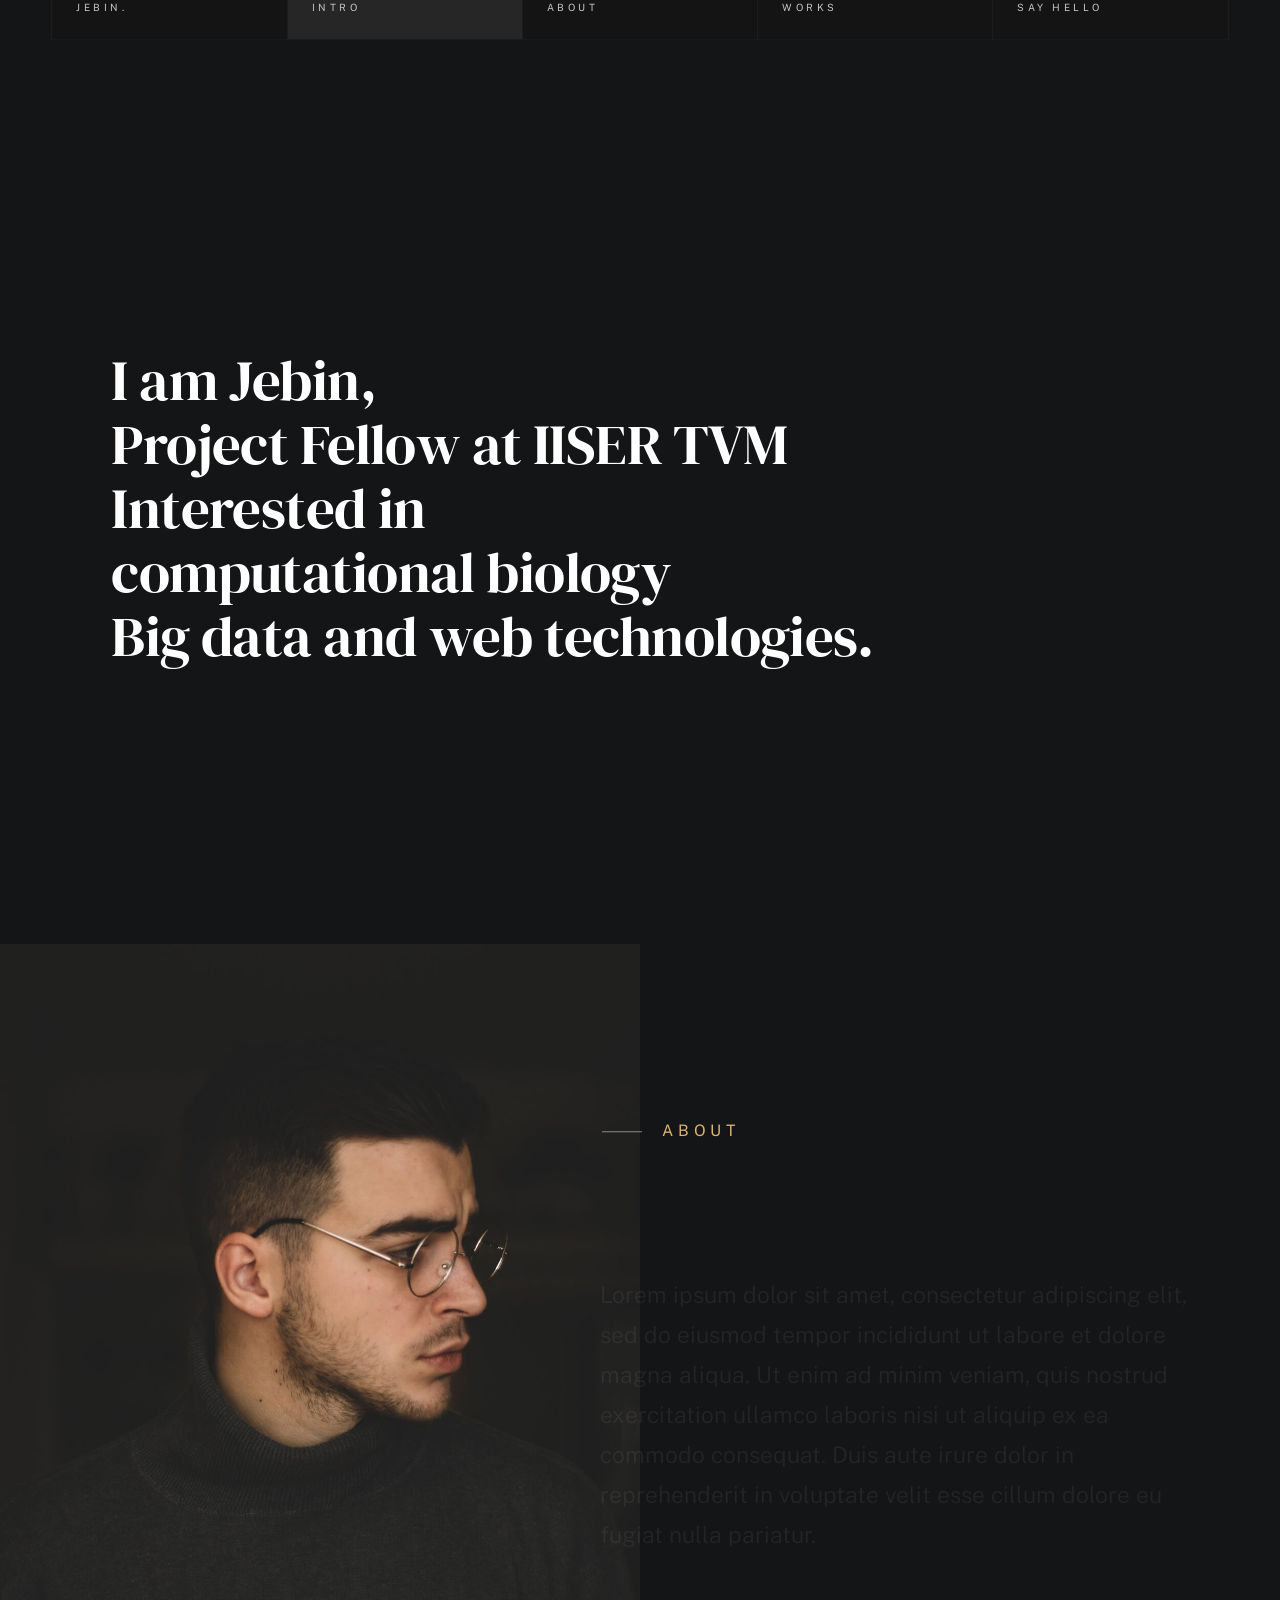
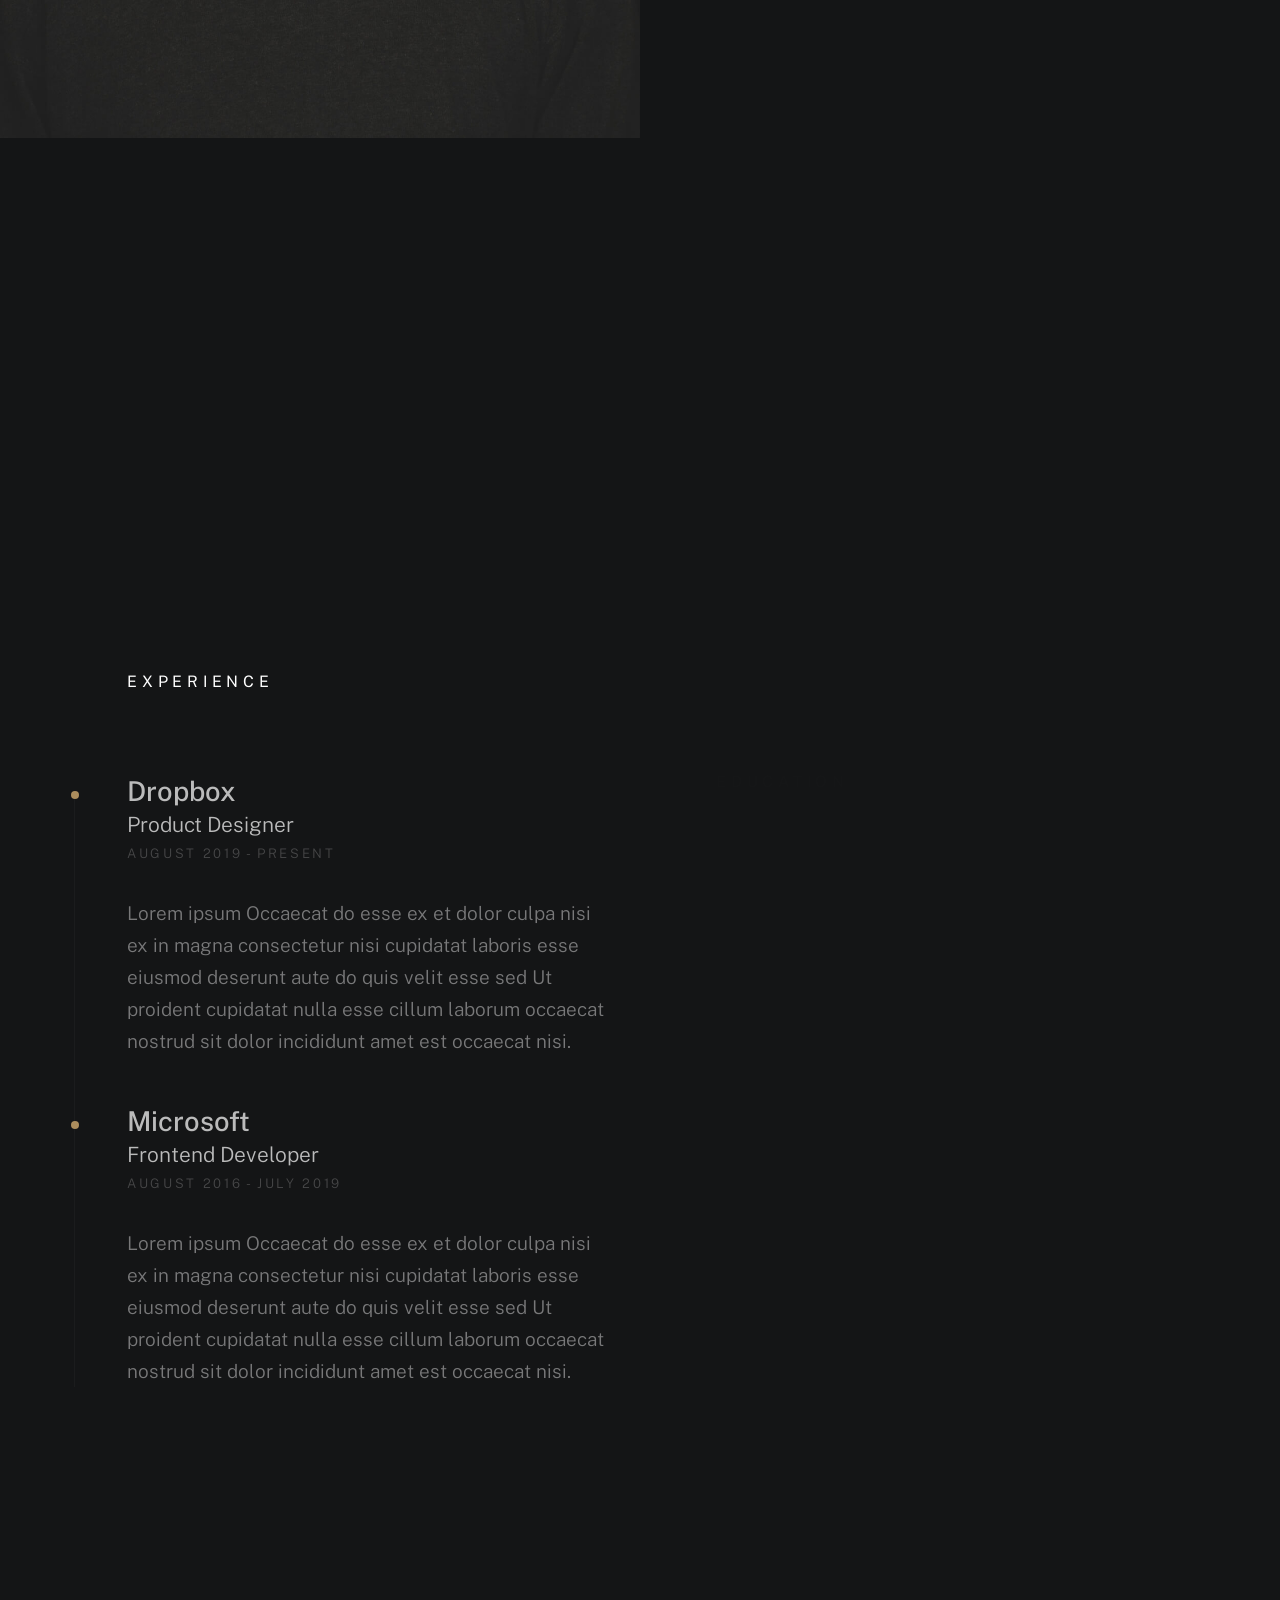
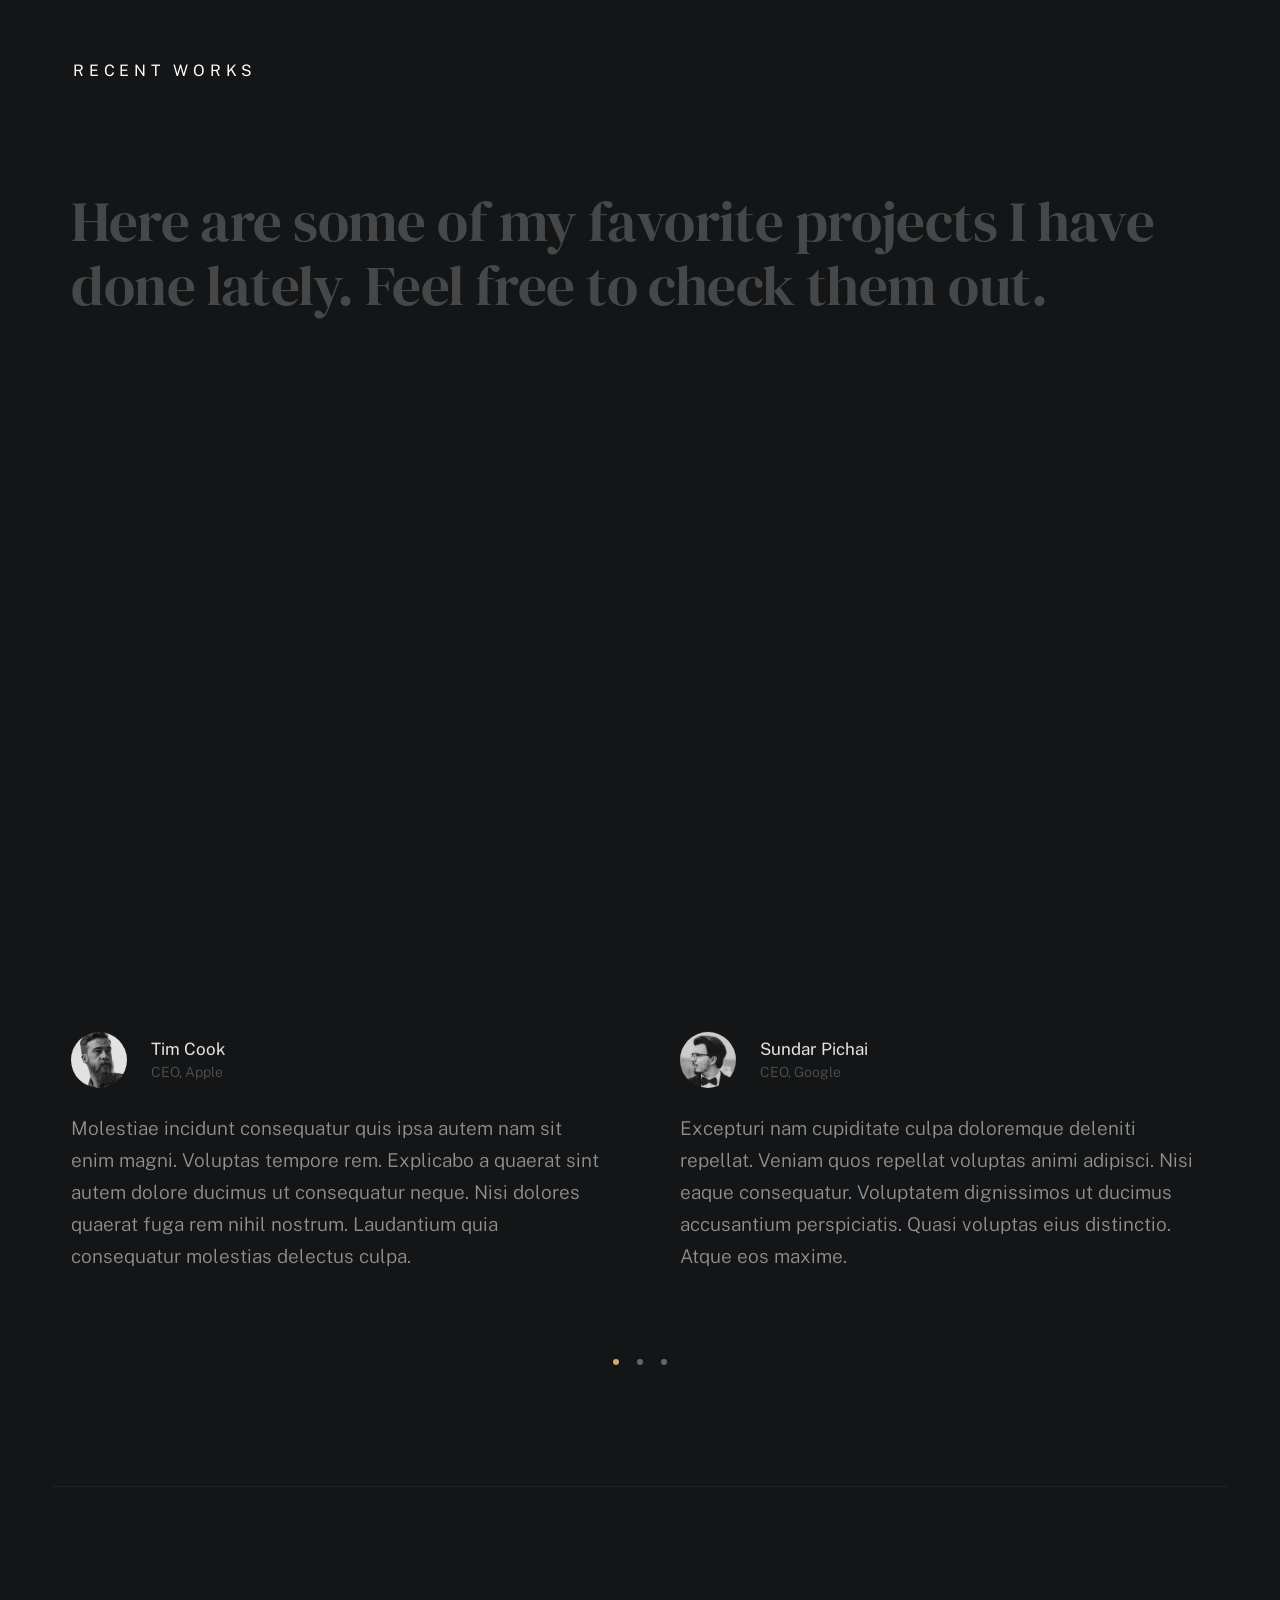
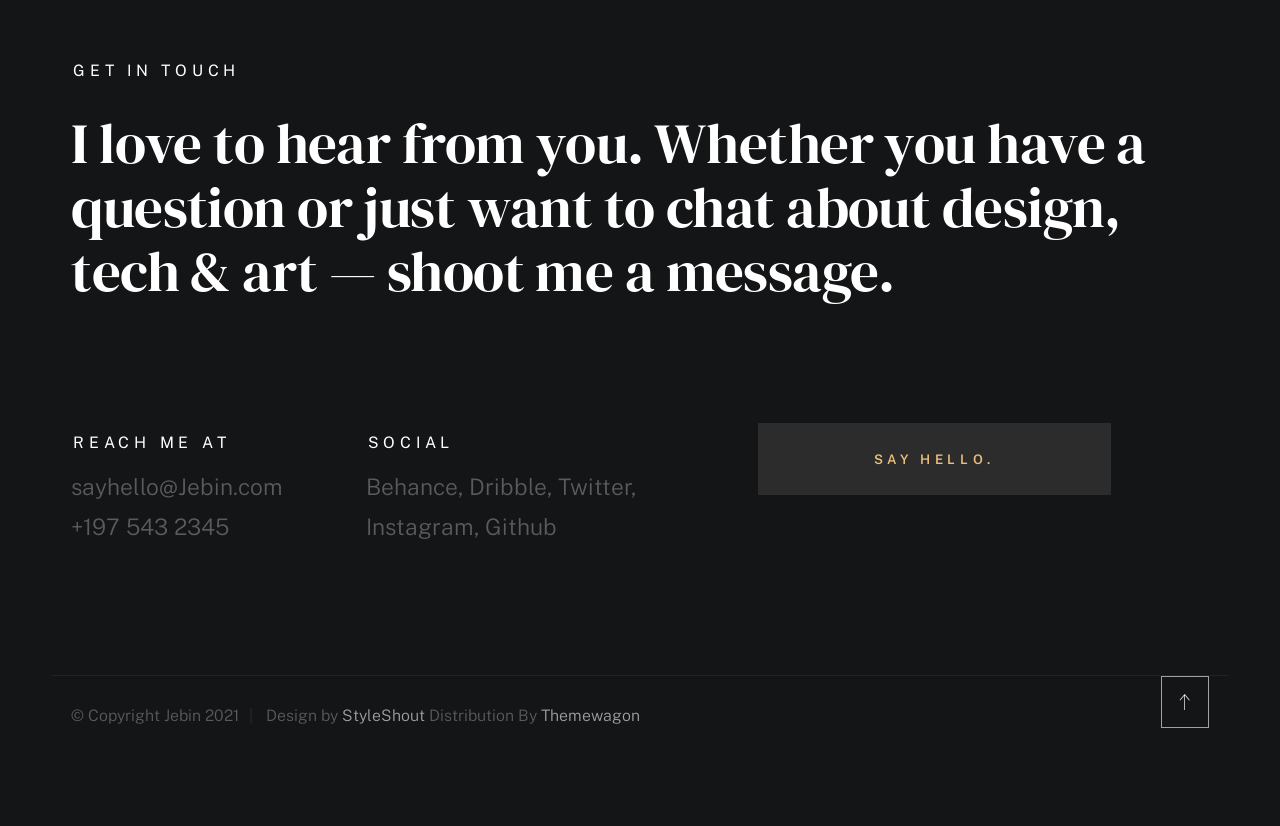
==== index.html @ 52f13c19 "change workplace" ====
<!DOCTYPE html>
<html class="no-js ss-preload" lang="en">
<head>

    <!--- basic page needs
    ================================================== -->
    <meta charset="utf-8">
    <title>Jebin</title>
    <meta name="description" content="">
    <meta name="author" content="">

    <!-- mobile specific metas
    ================================================== -->
    <meta name="viewport" content="width=device-width, initial-scale=1">

    <!-- CSS
    ================================================== -->
    <link rel="stylesheet" href="css/vendor.css">
    <link rel="stylesheet" href="css/styles.css">

    <!-- favicons
    ================================================== -->
    <link rel="apple-touch-icon" sizes="180x180" href="apple-touch-icon.png">
    <link rel="icon" type="image/png" sizes="32x32" href="favicon-32x32.png">
    <link rel="icon" type="image/png" sizes="16x16" href="favicon-16x16.png">
    <link rel="manifest" href="site.webmanifest">

</head>

<body id="top">


    <!-- # preloader
    ================================================== -->
    <div id="preloader">
        <div id="loader">
        </div>
    </div>


    <!-- # page wrap
    ================================================== -->
    <div class="s-pagewrap">

        <div class="circles">
            <span></span>
            <span></span>
            <span></span>
            <span></span>
            <span></span>
        </div>


        <!-- ## site header 
        ================================================== -->
        <header class="s-header">

            <div class="header-mobile">
                <span class="mobile-home-link"><a href="index.html">Jebin Babu.</a></span>
                <a class="mobile-menu-toggle" href="#0"><span>Menu</span></a>
            </div>

            <div class="row wide main-nav-wrap">
                <nav class="column lg-12 main-nav">
                    <ul>
                        <li><a href="index.html" class="home-link">Jebin.</a></li>
                        <li class="current"><a href="#intro" class="smoothscroll">Intro</a></li>
                        <li><a href="#about" class="smoothscroll">About</a></li>
                        <li><a href="#works" class="smoothscroll">Works</a></li>
                        <li><a href="#contact" class="smoothscroll">Say Hello</a></li>
                    </ul>
                </nav>
            </div>

        </header> <!-- end s-header -->


        <!-- ## main content
        ==================================================- -->
        <main class="s-content">


            <!-- ### intro
            ================================================== -->
            <section id="intro" class="s-intro target-section">

                <div class="row intro-content wide">

                    <div class="column">
                        <div class="text-pretitle with-line">
                            Hello World
                        </div>

                        <h1 class="text-medium-title">
                            I am Jebin, <br>
                            Project Fellow at IISER TVM <br>
                            Interested in <br> 
                            computational biology <br>
                            Big data and web technologies.
                        </h1>
                    </div>

                    <ul class="intro-social">
                        <li><a href="#0">ORCID</a></li>
                        <li><a href="#0">LinkedIn</a></li>
                        <li><a href="#0">Instagram</a></li>
                    </ul>

                </div> <!-- end intro content -->

                <a href="#about" class="intro-scrolldown smoothscroll">
                    <svg width="24" height="24" viewBox="0 0 24 24" xmlns="http://www.w3.org/2000/svg" fill-rule="evenodd" clip-rule="evenodd"><path d="M11 21.883l-6.235-7.527-.765.644 7.521 9 7.479-9-.764-.645-6.236 7.529v-21.884h-1v21.883z"/></svg>
                </a>

            </section> <!-- end s-intro -->


            <!-- ### about
            ================================================== -->
            <section id="about" class="s-about target-section">


                <div class="row about-info wide" data-animate-block>

                    <div class="column lg-6 md-12 about-info__pic-block">
                        <img src="images/about-photo.jpg" 
                             srcset="images/about-photo.jpg 1x, images/about-photo@2x.jpg 2x" alt="" class="about-info__pic" data-animate-el>
                    </div>

                    <div class="column lg-6 md-12">
                        <div class="about-info__text" >

                            <h2 class="text-pretitle with-line" data-animate-el>
                                About
                            </h2>
                            <p class="attention-getter" data-animate-el>
                                Lorem ipsum dolor sit amet, consectetur adipiscing elit, sed do eiusmod 
                                tempor incididunt ut labore et dolore magna aliqua. Ut enim ad minim 
                                veniam, quis nostrud exercitation ullamco laboris nisi ut aliquip ex 
                                ea commodo consequat. Duis aute irure dolor in reprehenderit in voluptate 
                                velit esse cillum dolore eu fugiat nulla pariatur.
                            </p>
                            <a href="#0" class="btn btn--medium u-fullwidth" data-animate-el>Download CV</a>

                        </div>
                    </div>
                </div> <!-- about-info -->


                <div class="row about-expertise" data-animate-block>
                    <div class="column lg-12">

                        <h2 class="text-pretitle" data-animate-el>Expertise</h2>

                        <ul class="skills-list h1" data-animate-el>
                            <li>Visual Design</li>
                            <li>Branding Identity</li>
                            <li>UI Design</li>
                            <li>Product Design</li>
                            <li>Prototyping</li>
                            <li>Illustration</li>
                        </ul>

                    </div>
                </div> <!-- end about-expertise -->


                <div class="row about-timelines" data-animate-block>

                    <div class="column lg-6 tab-12">

                        <h2 class="text-pretitle" data-animate-el>
                            Experience
                        </h2>

                        <div class="timeline" data-animate-el>

                            <div class="timeline__block">
                                <div class="timeline__bullet"></div>
                                <div class="timeline__header">
                                    <h4 class="timeline__title">Dropbox</h3>
                                    <h5 class="timeline__meta">Product Designer</h5>
                                    <p class="timeline__timeframe">August 2019 - Present</p>
                                </div>
                                <div class="timeline__desc">
                                    <p>Lorem ipsum Occaecat do esse ex et dolor culpa nisi ex in magna consectetur nisi cupidatat laboris esse eiusmod deserunt aute do quis velit esse sed Ut proident cupidatat nulla esse cillum laborum occaecat nostrud sit dolor incididunt amet est occaecat nisi.</p>
                                </div>
                            </div>
    
                            <div class="timeline__block">
                                <div class="timeline__bullet"></div>
                                <div class="timeline__header">
                                    <h4 class="timeline__title">Microsoft</h4>
                                    <h5 class="timeline__meta">Frontend Developer</h5>
                                    <p class="timeline__timeframe">August 2016 - July 2019</p>
                                </div>
                                <div class="timeline__desc">
                                    <p>Lorem ipsum Occaecat do esse ex et dolor culpa nisi ex in magna consectetur nisi cupidatat laboris esse eiusmod deserunt aute do quis velit esse sed Ut proident cupidatat nulla esse cillum laborum occaecat nostrud sit dolor incididunt amet est occaecat nisi.</p>
                                </div>
                            </div>
    
                        </div> <!-- end timeline -->

                    </div> <!-- end column -->

                    <div class="column lg-6 tab-12">

                        <h2 class="text-pretitle" data-animate-el>
                            Education
                        </h2>

                        <div class="timeline" data-animate-el>

                            <div class="timeline__block">
                                <div class="timeline__bullet"></div>
                                <div class="timeline__header">
                                    <h4 class="timeline__title">University of Life</h3>
                                    <h5 class="timeline__meta">Master in Graphic Design</h5>
                                    <p class="timeline__timeframe">April 2015</p>
                                </div>
                                <div class="timeline__desc">
                                    <p>Lorem ipsum Occaecat do esse ex et dolor culpa nisi ex in magna consectetur nisi cupidatat laboris esse eiusmod deserunt aute do quis velit esse sed Ut proident cupidatat nulla esse cillum laborum occaecat nostrud sit dolor incididunt amet est occaecat nisi.</p>
                                </div>
                            </div>
    
                            <div class="timeline__block">
                                <div class="timeline__bullet"></div>
                                <div class="timeline__header">
                                    <h4 class="timeline__title">School of Cool Designers</h4>
                                    <h5 class="timeline__meta">B.A. Degree in Graphic Design</h5>
                                    <p class="timeline__timeframe">August 2012</p>
                                </div>
                                <div class="timeline__desc">
                                    <p>Lorem ipsum Occaecat do esse ex et dolor culpa nisi ex in magna consectetur nisi cupidatat laboris esse eiusmod deserunt aute do quis velit esse sed Ut proident cupidatat nulla esse cillum laborum occaecat nostrud sit dolor incididunt amet est occaecat nisi.</p>
                                </div>
                            </div>
    
                        </div> <!-- end timeline -->
                        
                    </div> <!-- end column -->


                </div> <!-- end about-timelines -->

            </section> <!-- end s-about -->


            <!-- ### works
            ================================================== -->
            <section id="works" class="s-works target-section">


                <div class="row works-portfolio">

                    <div class="column lg-12" data-animate-block>

                        <h2 class="text-pretitle" data-animate-el>
                            Recent Works
                        </h2>
                        <p class="h1" data-animate-el>
                            Here are some of my favorite projects I have done lately. Feel free to check them out.
                        </p>
    
                        <ul class="folio-list row block-lg-one-half block-stack-on-1000">

                            <li class="folio-list__item column" data-animate-el>
                                <a class="folio-list__item-link" href="#modal-01">
                                    <div class="folio-list__item-pic">
                                        <img src="images/portfolio/fuji.jpg"
                                             srcset="images/portfolio/fuji.jpg 1x, images/portfolio/fuji@2x.jpg 2x"  alt="">
                                    </div>
                                    
                                    <div class="folio-list__item-text">
                                        <div class="folio-list__item-cat">
                                            Website
                                        </div>
                                        <div class="folio-list__item-title">
                                            Retro Camera.
                                        </div>
                                    </div>
                                </a>
                                <a class="folio-list__proj-link" href="#" title="project link">
                                    <svg width="15" height="15" viewBox="0 0 15 15" fill="none" xmlns="http://www.w3.org/2000/svg"><path d="M8.14645 3.14645C8.34171 2.95118 8.65829 2.95118 8.85355 3.14645L12.8536 7.14645C13.0488 7.34171 13.0488 7.65829 12.8536 7.85355L8.85355 11.8536C8.65829 12.0488 8.34171 12.0488 8.14645 11.8536C7.95118 11.6583 7.95118 11.3417 8.14645 11.1464L11.2929 8H2.5C2.22386 8 2 7.77614 2 7.5C2 7.22386 2.22386 7 2.5 7H11.2929L8.14645 3.85355C7.95118 3.65829 7.95118 3.34171 8.14645 3.14645Z" fill="currentColor" fill-rule="evenodd" clip-rule="evenodd"></path></svg>
                                </a>
                            </li> <!--end folio-list__item -->

                            <li class="folio-list__item column" data-animate-el>
                                <a class="folio-list__item-link" href="#modal-02">
                                    <div class="folio-list__item-pic">
                                        <img src="images/portfolio/lamp.jpg" 
                                             srcset="images/portfolio/lamp.jpg 1x, images/portfolio/lamp@2x.jpg 2x" alt="">
                                    </div>
                                    
                                    <div class="folio-list__item-text">
                                        <div class="folio-list__item-cat">
                                            Product Design
                                        </div>
                                        <div class="folio-list__item-title">
                                            The White Lamp.
                                        </div>
                                    </div>
                                </a>
                                <a class="folio-list__proj-link" href="#" title="project link">
                                    <svg width="15" height="15" viewBox="0 0 15 15" fill="none" xmlns="http://www.w3.org/2000/svg"><path d="M8.14645 3.14645C8.34171 2.95118 8.65829 2.95118 8.85355 3.14645L12.8536 7.14645C13.0488 7.34171 13.0488 7.65829 12.8536 7.85355L8.85355 11.8536C8.65829 12.0488 8.34171 12.0488 8.14645 11.8536C7.95118 11.6583 7.95118 11.3417 8.14645 11.1464L11.2929 8H2.5C2.22386 8 2 7.77614 2 7.5C2 7.22386 2.22386 7 2.5 7H11.2929L8.14645 3.85355C7.95118 3.65829 7.95118 3.34171 8.14645 3.14645Z" fill="currentColor" fill-rule="evenodd" clip-rule="evenodd"></path></svg>
                                </a>
                            </li> <!--end folio-list__item -->

                            <li class="folio-list__item column" data-animate-el>
                                <a class="folio-list__item-link" href="#modal-03">
                                    <div class="folio-list__item-pic">
                                        <img src="images/portfolio/rucksack.jpg" 
                                             srcset="images/portfolio/rucksack.jpg 1x, images/portfolio/rucksack@2x.jpg 2x" alt="">
                                    </div>
                                    
                                    <div class="folio-list__item-text">
                                        <div class="folio-list__item-cat">
                                            Branding
                                        </div>
                                        <div class="folio-list__item-title">
                                            Rucksuck.
                                        </div>
                                    </div>
                                </a>
                                <a class="folio-list__proj-link" href="#" title="project link">
                                    <svg width="15" height="15" viewBox="0 0 15 15" fill="none" xmlns="http://www.w3.org/2000/svg"><path d="M8.14645 3.14645C8.34171 2.95118 8.65829 2.95118 8.85355 3.14645L12.8536 7.14645C13.0488 7.34171 13.0488 7.65829 12.8536 7.85355L8.85355 11.8536C8.65829 12.0488 8.34171 12.0488 8.14645 11.8536C7.95118 11.6583 7.95118 11.3417 8.14645 11.1464L11.2929 8H2.5C2.22386 8 2 7.77614 2 7.5C2 7.22386 2.22386 7 2.5 7H11.2929L8.14645 3.85355C7.95118 3.65829 7.95118 3.34171 8.14645 3.14645Z" fill="currentColor" fill-rule="evenodd" clip-rule="evenodd"></path></svg>
                                </a>
                            </li> <!--end folio-list__item -->

                            <li class="folio-list__item column" data-animate-el>
                                <a class="folio-list__item-link" href="#modal-04">
                                    <div class="folio-list__item-pic">
                                        <img src="images/portfolio/skaterboy.jpg"
                                             srcset="images/portfolio/skaterboy.jpg 1x, images/portfolio/skaterboy@2x.jpg 2x" alt="">
                                    </div>
                                    
                                    <div class="folio-list__item-text">
                                        <div class="folio-list__item-cat">
                                            Website
                                        </div>
                                        <div class="folio-list__item-title">
                                            Since Day One.
                                        </div>
                                    </div>
                                </a>
                                <a class="folio-list__proj-link" href="#" title="project link">
                                    <svg width="15" height="15" viewBox="0 0 15 15" fill="none" xmlns="http://www.w3.org/2000/svg"><path d="M8.14645 3.14645C8.34171 2.95118 8.65829 2.95118 8.85355 3.14645L12.8536 7.14645C13.0488 7.34171 13.0488 7.65829 12.8536 7.85355L8.85355 11.8536C8.65829 12.0488 8.34171 12.0488 8.14645 11.8536C7.95118 11.6583 7.95118 11.3417 8.14645 11.1464L11.2929 8H2.5C2.22386 8 2 7.77614 2 7.5C2 7.22386 2.22386 7 2.5 7H11.2929L8.14645 3.85355C7.95118 3.65829 7.95118 3.34171 8.14645 3.14645Z" fill="currentColor" fill-rule="evenodd" clip-rule="evenodd"></path></svg>
                                </a>
                            </li> <!--end folio-list__item -->

                            <li class="folio-list__item column" data-animate-el>
                                <a class="folio-list__item-link" href="#modal-05">
                                    <div class="folio-list__item-pic">
                                        <img src="images/portfolio/sanddunes.jpg" 
                                             srcset="images/portfolio/sanddunes.jpg 1x, images/portfolio/sanddunes@2x.jpg 2x" alt="">
                                    </div>
                                    
                                    <div class="folio-list__item-text">
                                        <div class="folio-list__item-cat">
                                            Illustration
                                        </div>
                                        <div class="folio-list__item-title">
                                            Sand Dunes.
                                        </div>
                                    </div>
                                </a>
                                <a class="folio-list__proj-link" href="#" title="project link">
                                    <svg width="15" height="15" viewBox="0 0 15 15" fill="none" xmlns="http://www.w3.org/2000/svg"><path d="M8.14645 3.14645C8.34171 2.95118 8.65829 2.95118 8.85355 3.14645L12.8536 7.14645C13.0488 7.34171 13.0488 7.65829 12.8536 7.85355L8.85355 11.8536C8.65829 12.0488 8.34171 12.0488 8.14645 11.8536C7.95118 11.6583 7.95118 11.3417 8.14645 11.1464L11.2929 8H2.5C2.22386 8 2 7.77614 2 7.5C2 7.22386 2.22386 7 2.5 7H11.2929L8.14645 3.85355C7.95118 3.65829 7.95118 3.34171 8.14645 3.14645Z" fill="currentColor" fill-rule="evenodd" clip-rule="evenodd"></path></svg>
                                </a>
                            </li> <!--end folio-list__item -->

                            <li class="folio-list__item column" data-animate-el>
                                <a class="folio-list__item-link" href="#modal-06">
                                    <div class="folio-list__item-pic">
                                        <img src="images/portfolio/minimalismo.jpg" 
                                             srcset="images/portfolio/minimalismo.jpg 1x, images/portfolio/minimalismo@2x.jpg 2x" alt="">
                                    </div>
                                    
                                    <div class="folio-list__item-text">
                                        <div class="folio-list__item-cat">
                                            Branding
                                        </div>
                                        <div class="folio-list__item-title">
                                            Minimalismo.
                                        </div>
                                    </div>
                                </a>
                                <a class="folio-list__proj-link" href="#" title="project link">
                                    <svg width="15" height="15" viewBox="0 0 15 15" fill="none" xmlns="http://www.w3.org/2000/svg"><path d="M8.14645 3.14645C8.34171 2.95118 8.65829 2.95118 8.85355 3.14645L12.8536 7.14645C13.0488 7.34171 13.0488 7.65829 12.8536 7.85355L8.85355 11.8536C8.65829 12.0488 8.34171 12.0488 8.14645 11.8536C7.95118 11.6583 7.95118 11.3417 8.14645 11.1464L11.2929 8H2.5C2.22386 8 2 7.77614 2 7.5C2 7.22386 2.22386 7 2.5 7H11.2929L8.14645 3.85355C7.95118 3.65829 7.95118 3.34171 8.14645 3.14645Z" fill="currentColor" fill-rule="evenodd" clip-rule="evenodd"></path></svg>
                                </a>
                            </li> <!--end folio-list__item -->

                        </ul> <!-- end folio-list -->

                    </div> <!-- end column -->


                    <!-- Modal Templates Popup
                    -------------------------------------------- -->
                    <div id="modal-01" hidden>
                        <div class="modal-popup">
                            <img src="images/portfolio/gallery/g-fuji.jpg" alt="">
                
                            <div class="modal-popup__desc">
                                <h5>Retro Camera</h5>
                                <p>Odio soluta enim quos sit asperiores rerum rerum repudiandae cum. Vel voluptatem alias qui assumenda iure et expedita voluptatem. Ratione officiis quae.</p>
                                <ul class="modal-popup__cat">
                                    <li>Branding</li>
                                    <li>Product Design</li>
                                </ul>
                            </div>
                
                            <a href="https://www.behance.net/" class="modal-popup__details">Project link</a>
                        </div>
                    </div> <!-- end modal -->

                    <div id="modal-02" hidden>
                        <div class="modal-popup">
                            <img src="images/portfolio/gallery/g-lamp.jpg" alt="">
                
                            <div class="modal-popup__desc">
                                <h5>The White Lamp</h5>
                                <p>Proin gravida nibh vel velit auctor aliquet. Aenean sollicitudin, lorem quis bibendum auctor, nisi elit consequat ipsum, nec sagittis sem nibh id elit.</p>
                                <ul class="modal-popup__cat">
                                    <li>Branding</li>
                                </ul>
                            </div>
                
                            <a href="https://www.behance.net/" class="modal-popup__details">Project link</a>
                        </div>
                    </div> <!-- end modal -->

                    <div id="modal-03" hidden>
                        <div class="modal-popup">
                            <img src="images/portfolio/gallery/g-rucksack.jpg" alt="">
                
                            <div class="modal-popup__desc">
                                <h5>Rucksuck</h5>
                                <p>Exercitationem reprehenderit quod explicabo consequatur aliquid ut magni ut. Deleniti quo corrupti illum velit eveniet ratione necessitatibus ipsam mollitia.</p>
                                <ul class="modal-popup__cat">
                                    <li>Product Design</li>
                                </ul>
                            </div>
                
                            <a href="https://www.behance.net/" class="modal-popup__details">Project link</a>
                        </div>
                    </div> <!-- end modal -->

                    <div id="modal-04" hidden>
                        <div class="modal-popup">
                            <img src="images/portfolio/gallery/g-skaterboy.jpg" alt="">
                
                            <div class="modal-popup__desc">
                                <h5>Since Day One</h5>
                                <p>Dolores velit qui quos nobis. Aliquam delectus voluptas quos possimus non voluptatem voluptas voluptas. Est doloribus eligendi porro doloribus voluptatum.</p>
                                <ul class="modal-popup__cat">
                                    <li>Website</li>
                                </ul>
                            </div>
                
                            <a href="https://www.behance.net/" class="modal-popup__details">Project link</a>
                        </div>
                    </div> <!-- end modal -->

                    <div id="modal-05" hidden>
                        <div class="modal-popup">

                            <img src="images/portfolio/gallery/g-sanddunes.jpg" alt="">
                
                            <div class="modal-popup__desc">
                                <h5>Sand Dunes</h5>
                                <p>Proin gravida nibh vel velit auctor aliquet. Aenean sollicitudin, lorem quis bibendum auctor, nisi elit consequat ipsum, nec sagittis sem nibh id elit.</p>
                                <ul class="modal-popup__cat">
                                    <li>Illustration</li>
                                </ul>
                            </div>
                
                            <a href="https://www.behance.net/" class="modal-popup__details">Project link</a>
                        </div>
                    </div> <!-- end modal -->

                    <div id="modal-06" hidden>
                        <div class="modal-popup">
                            <img src="images/portfolio/gallery/g-minimalismo.jpg" alt="">
                
                            <div class="modal-popup__desc">
                                <h5>Minimalismo</h5>
                                <p>Quisquam vel libero consequuntur autem voluptas. Qui aut vero. Omnis fugit mollitia cupiditate voluptas. Aenean sollicitudin, lorem quis bibendum auctor.</p>
                                <ul class="modal-popup__cat">
                                    <li>Branding</li>
                                    <li>Product Design</li>
                                </ul>
                            </div>
                
                            <a href="https://www.behance.net/" class="modal-popup__details">Project link</a>
                        </div>
                    </div> <!-- end modal -->

                </div> <!-- end works-portfolio -->


                <div class="row testimonials">
                    <div class="column lg-12" data-animate-block>
        
                        <div class="swiper-container testimonial-slider" data-animate-el>
        
                            <div class="swiper-wrapper">

                                <div class="testimonial-slider__slide swiper-slide">
                                    <div class="testimonial-slider__author">
                                        <img src="images/avatars/user-02.jpg" alt="Author image" class="testimonial-slider__avatar">
                                        <cite class="testimonial-slider__cite">
                                            <strong>Tim Cook</strong>
                                            <span>CEO, Apple</span>
                                        </cite>
                                    </div>
                                    <p>
                                    Molestiae incidunt consequatur quis ipsa autem nam sit enim magni. Voluptas tempore rem. 
                                    Explicabo a quaerat sint autem dolore ducimus ut consequatur neque.  Nisi dolores quaerat fuga rem nihil nostrum.
                                    Laudantium quia consequatur molestias delectus culpa.
                                    </p>
                                </div> <!-- end testimonial-slider__slide -->
                
                                <div class="testimonial-slider__slide swiper-slide">
                                    <div class="testimonial-slider__author">
                                        <img src="images/avatars/user-03.jpg" alt="Author image" class="testimonial-slider__avatar">
                                        <cite class="testimonial-slider__cite">
                                            <strong>Sundar Pichai</strong>
                                            <span>CEO, Google</span>
                                        </cite>
                                    </div>
                                    <p>
                                    Excepturi nam cupiditate culpa doloremque deleniti repellat. Veniam quos repellat voluptas animi adipisci.
                                    Nisi eaque consequatur. Voluptatem dignissimos ut ducimus accusantium perspiciatis.
                                    Quasi voluptas eius distinctio. Atque eos maxime.
                                    </p>
                                </div> <!-- end testimonial-slider__slide -->
                
                                <div class="testimonial-slider__slide swiper-slide">
                                    <div class="testimonial-slider__author">
                                        <img src="images/avatars/user-01.jpg" alt="Author image" class="testimonial-slider__avatar">
                                        <cite class="testimonial-slider__cite">
                                            <strong>Satya Nadella</strong>
                                            <span>CEO, Microsoft</span>
                                        </cite>
                                    </div>
                                    <p>
                                    Repellat dignissimos libero. Qui sed at corrupti expedita voluptas odit. Nihil ea quia nesciunt. Ducimus aut sed ipsam.  
                                    Autem eaque officia cum exercitationem sunt voluptatum accusamus. Quasi voluptas eius distinctio.
                                    Voluptatem dignissimos ut.
                                    </p>
                                </div> <!-- end testimonial-slider__slide -->
        
                                <div class="testimonial-slider__slide swiper-slide">
                                    <div class="testimonial-slider__author">
                                        <img src="images/avatars/user-06.jpg" alt="Author image" class="testimonial-slider__avatar">
                                        <cite class="testimonial-slider__cite">
                                            <strong>Jeff Bezos</strong>
                                            <span>CEO, Amazon</span>
                                        </cite>
                                    </div>
                                    <p>
                                    Nunc interdum lacus sit amet orci. Vestibulum dapibus nunc ac augue. Fusce vel dui. In ac felis 
                                    quis tortor malesuada pretium. Curabitur vestibulum aliquam leo. Qui sed at corrupti expedita voluptas odit. 
                                    Nihil ea quia nesciunt. Ducimus aut sed ipsam.
                                    </p>
                                </div> <!-- end testimonial-slider__slide -->
            
                            </div> <!-- end swiper-wrapper -->
        
                            <div class="swiper-pagination"></div>
        
                        </div> <!-- end swiper-container -->
        
                    </div> <!-- end column -->
                </div> <!-- end row testimonials -->

            </section> <!-- end s-works -->


            <!-- ### contact
            ================================================== -->
            <section id="contact" class="s-contact target-section">

                <div class="row contact-top">
                    <div class="column lg-12">
                        <h2 class="text-pretitle">
                            Get In Touch
                        </h2>

                        <p class="h1">
                            I love to hear from you.
                            Whether you have a question or just 
                            want to chat about design, tech & art — shoot me a message.
                        </p>
                    </div>
                </div> <!-- end contact-top -->

                <div class="row contact-bottom">
                    <div class="column lg-3 md-5 tab-6 stack-on-550 contact-block">
                        <h3 class="text-pretitle">Reach me at</h3>
                        <p class="contact-links">
                            <a href="mailto:sayhello@Jebin.com" class="mailtoui">sayhello@Jebin.com</a> <br>
                            <a href="tel:+1975432345">+197 543 2345</a>
                        </p>
                    </div>
                    <div class="column lg-4 md-5 tab-6 stack-on-550 contact-block">
                        <h3 class="text-pretitle">Social</h3>
                        <ul class="contact-social">
                            <li><a href="#0">Behance</a></li>
                            <li><a href="#0">Dribble</a></li>
                            <li><a href="#0">Twitter</a></li>
                            <li><a href="#0">Instagram</a></li>
                            <li><a href="#0">Github</a></li>
                        </ul>
                    </div>
                    <div class="column lg-4 md-12 contact-block">
                        <a href="mailto:sayhello@Jebin.com" class="mailtoui btn btn--medium u-fullwidth contact-btn">Say Hello.</a>
                    </div>
                </div> <!-- end contact-bottom -->

            </section> <!-- end contact -->

        </main> <!-- end s-content -->


        <!-- ## footer
        ================================================== -->
        <footer class="s-footer">

            <div class="row">
                <div class="column ss-copyright">
                    <span>© Copyright Jebin 2021</span> 
                    <span>Design by <a href="https://www.styleshout.com/">StyleShout</a> Distribution By <a href="https://themewagon.com">Themewagon</a></span>
                </div>

                <div class="ss-go-top">
                    <a class="smoothscroll" title="Back to Top" href="#top">
                        <svg xmlns="http://www.w3.org/2000/svg" viewBox="0 0 24 24" fill-rule="evenodd" clip-rule="evenodd"><path d="M11 2.206l-6.235 7.528-.765-.645 7.521-9 7.479 9-.764.646-6.236-7.53v21.884h-1v-21.883z"/></svg>
                    </a>
                </div>
            </div>

        </footer> <!-- end s-footer -->

    </div> <!-- end -s-pagewrap -->


    <!-- Java Script
    ================================================== -->
    <script src="js/plugins.js"></script>
    <script src="js/main.js"></script>

</body>
</html>
---- css/vendor.css ----
/* ===================================================================
 * Theme Third-party Stylesheets
 * Template Ver. 1.0.0
 * 02-16-2021
 * -------------------------------------------------------------------
 *
 * TOC:
 * 
 * # PrismJS 1.20.0
 * # Swiper 6.4.5
 * # Basiclightbox
 * 
 * ------------------------------------------------------------------- */



/* ===================================================================
 * # PrismJS 1.20.0
 *   https://prismjs.com/download.html#themes=prism-tomorrow&languages=markup+css+clike+javascript+markup-templating+php
 *   
 *   prism.js tomorrow night eighties for JavaScript, CoffeeScript, CSS and HTML
 *   Based on https://github.com/chriskempson/tomorrow-theme
 *   @author Rose Pritchard
 * ------------------------------------------------------------------- */

code[class*="language-"],
pre[class*="language-"] {
    color           : #ccc;
    background      : none;
    font-family     : var(--font-mono);
    font-size       : calc(var(--text-size) * 0.9444);
    text-align      : left;
    white-space     : pre;
    word-spacing    : normal;
    word-break      : normal;
    word-wrap       : normal;
    line-height     : var(--vspace-1);
    -moz-tab-size   : 4;
    -o-tab-size     : 4;
    tab-size        : 4;
    -webkit-hyphens : none;
    -moz-hyphens    : none;
    -ms-hyphens     : none;
    hyphens         : none;
}

/* Code blocks */

pre[class*="language-"] {
    padding  : var(--vspace-0_5) 0 var(--vspace-1);
    margin   : 0;
    overflow : auto;
}

:not(pre)>code[class*="language-"],
pre[class*="language-"] {
    background : #2d2d2d;
}

/* Inline code */

:not(pre)>code[class*="language-"] {
    padding     : .1em;
    white-space : normal;
}

.token.comment,
.token.block-comment,
.token.prolog,
.token.doctype,
.token.cdata {
    color : #999;
}

.token.punctuation {
    color : #ccc;
}

.token.tag,
.token.attr-name,
.token.namespace,
.token.deleted {
    color : #e2777a;
}

.token.function-name {
    color : #6196cc;
}

.token.boolean,
.token.number,
.token.function {
    color : #f08d49;
}

.token.property,
.token.class-name,
.token.constant,
.token.symbol {
    color : #f8c555;
}

.token.selector,
.token.important,
.token.atrule,
.token.keyword,
.token.builtin {
    color : #cc99cd;
}

.token.string,
.token.char,
.token.attr-value,
.token.regex,
.token.variable {
    color : #7ec699;
}

.token.operator,
.token.entity,
.token.url {
    color : #67cdcc;
}

.token.important,
.token.bold {
    font-weight : bold;
}

.token.italic {
    font-style : italic;
}

.token.entity {
    cursor : help;
}

.token.inserted {
    color : green;
}



/* ===================================================================
 * # Swiper 6.4.5
 *   Most modern mobile touch slider and framework with hardware accelerated transitions
 *   https://swiperjs.com
 *
 *   Copyright 2014-2020 Vladimir Kharlampidi
 *
 *   Released under the MIT License
 *
 *   Released on: December 18, 2020
 * ------------------------------------------------------------------- */

@font-face {
    font-family : "swiper-icons";
    src         : url("data:application/font-woff;charset=utf-8;base64, [base64]//wADZ2x5ZgAAAywAAADMAAAD2MHtryVoZWFkAAABbAAAADAAAAA2E2+eoWhoZWEAAAGcAAAAHwAAACQC9gDzaG10eAAAAigAAAAZAAAArgJkABFsb2NhAAAC0AAAAFoAAABaFQAUGG1heHAAAAG8AAAAHwAAACAAcABAbmFtZQAAA/gAAAE5AAACXvFdBwlwb3N0AAAFNAAAAGIAAACE5s74hXjaY2BkYGAAYpf5Hu/j+W2+MnAzMYDAzaX6QjD6/4//Bxj5GA8AuRwMYGkAPywL13jaY2BkYGA88P8Agx4j+/8fQDYfA1AEBWgDAIB2BOoAeNpjYGRgYNBh4GdgYgABEMnIABJzYNADCQAACWgAsQB42mNgYfzCOIGBlYGB0YcxjYGBwR1Kf2WQZGhhYGBiYGVmgAFGBiQQkOaawtDAoMBQxXjg/wEGPcYDDA4wNUA2CCgwsAAAO4EL6gAAeNpj2M0gyAACqxgGNWBkZ2D4/wMA+xkDdgAAAHjaY2BgYGaAYBkGRgYQiAHyGMF8FgYHIM3DwMHABGQrMOgyWDLEM1T9/w8UBfEMgLzE////P/5//f/V/xv+r4eaAAeMbAxwIUYmIMHEgKYAYjUcsDAwsLKxc3BycfPw8jEQA/[base64]/uznmfPFBNODM2K7MTQ45YEAZqGP81AmGGcF3iPqOop0r1SPTaTbVkfUe4HXj97wYE+yNwWYxwWu4v1ugWHgo3S1XdZEVqWM7ET0cfnLGxWfkgR42o2PvWrDMBSFj/IHLaF0zKjRgdiVMwScNRAoWUoH78Y2icB/yIY09An6AH2Bdu/UB+yxopYshQiEvnvu0dURgDt8QeC8PDw7Fpji3fEA4z/PEJ6YOB5hKh4dj3EvXhxPqH/SKUY3rJ7srZ4FZnh1PMAtPhwP6fl2PMJMPDgeQ4rY8YT6Gzao0eAEA409DuggmTnFnOcSCiEiLMgxCiTI6Cq5DZUd3Qmp10vO0LaLTd2cjN4fOumlc7lUYbSQcZFkutRG7g6JKZKy0RmdLY680CDnEJ+UMkpFFe1RN7nxdVpXrC4aTtnaurOnYercZg2YVmLN/d/gczfEimrE/fs/bOuq29Zmn8tloORaXgZgGa78yO9/cnXm2BpaGvq25Dv9S4E9+5SIc9PqupJKhYFSSl47+Qcr1mYNAAAAeNptw0cKwkAAAMDZJA8Q7OUJvkLsPfZ6zFVERPy8qHh2YER+3i/BP83vIBLLySsoKimrqKqpa2hp6+jq6RsYGhmbmJqZSy0sraxtbO3sHRydnEMU4uR6yx7JJXveP7WrDycAAAAAAAH//wACeNpjYGRgYOABYhkgZgJCZgZNBkYGLQZtIJsFLMYAAAw3ALgAeNolizEKgDAQBCchRbC2sFER0YD6qVQiBCv/H9ezGI6Z5XBAw8CBK/m5iQQVauVbXLnOrMZv2oLdKFa8Pjuru2hJzGabmOSLzNMzvutpB3N42mNgZGBg4GKQYzBhYMxJLMlj4GBgAYow/P/PAJJhLM6sSoWKfWCAAwDAjgbRAAB42mNgYGBkAIIbCZo5IPrmUn0hGA0AO8EFTQAA") format("woff");
    font-weight : 400;
    font-style  : normal;
}

:root {
    --swiper-theme-color : #007aff;
}

.swiper-container {
    margin-left  : auto;
    margin-right : auto;
    position     : relative;
    overflow     : hidden;
    list-style   : none;
    padding      : 0;
    /* Fix of Webkit flickering */
    z-index      : 1;
}

.swiper-container-vertical>.swiper-wrapper {
    flex-direction : column;
}

.swiper-wrapper {
    position            : relative;
    width               : 100%;
    height              : 100%;
    z-index             : 1;
    display             : flex;
    transition-property : transform;
    box-sizing          : content-box;
}

.swiper-container-android .swiper-slide,
.swiper-wrapper {
    transform : translate3d(0px, 0, 0);
}

.swiper-container-multirow>.swiper-wrapper {
    flex-wrap : wrap;
}

.swiper-container-multirow-column>.swiper-wrapper {
    flex-wrap      : wrap;
    flex-direction : column;
}

.swiper-container-free-mode>.swiper-wrapper {
    transition-timing-function : ease-out;
    margin                     : 0 auto;
}

.swiper-slide {
    flex-shrink         : 0;
    width               : 100%;
    height              : 100%;
    position            : relative;
    transition-property : transform;
}

.swiper-slide-invisible-blank {
    visibility : hidden;
}

/* Auto Height */

.swiper-container-autoheight,
.swiper-container-autoheight .swiper-slide {
    height : auto;
}

.swiper-container-autoheight .swiper-wrapper {
    align-items         : flex-start;
    transition-property : transform, height;
}

/* 3D Effects */

.swiper-container-3d {
    perspective : 1200px;
}

.swiper-container-3d .swiper-wrapper,
.swiper-container-3d .swiper-slide,
.swiper-container-3d .swiper-slide-shadow-left,
.swiper-container-3d .swiper-slide-shadow-right,
.swiper-container-3d .swiper-slide-shadow-top,
.swiper-container-3d .swiper-slide-shadow-bottom,
.swiper-container-3d .swiper-cube-shadow {
    transform-style : preserve-3d;
}

.swiper-container-3d .swiper-slide-shadow-left,
.swiper-container-3d .swiper-slide-shadow-right,
.swiper-container-3d .swiper-slide-shadow-top,
.swiper-container-3d .swiper-slide-shadow-bottom {
    position       : absolute;
    left           : 0;
    top            : 0;
    width          : 100%;
    height         : 100%;
    pointer-events : none;
    z-index        : 10;
}

.swiper-container-3d .swiper-slide-shadow-left {
    background-image : linear-gradient(to left, rgba(0, 0, 0, 0.5), rgba(0, 0, 0, 0));
}

.swiper-container-3d .swiper-slide-shadow-right {
    background-image : linear-gradient(to right, rgba(0, 0, 0, 0.5), rgba(0, 0, 0, 0));
}

.swiper-container-3d .swiper-slide-shadow-top {
    background-image : linear-gradient(to top, rgba(0, 0, 0, 0.5), rgba(0, 0, 0, 0));
}

.swiper-container-3d .swiper-slide-shadow-bottom {
    background-image : linear-gradient(to bottom, rgba(0, 0, 0, 0.5), rgba(0, 0, 0, 0));
}

/* CSS Mode */

.swiper-container-css-mode>.swiper-wrapper {
    overflow           : auto;
    scrollbar-width    : none;
    /* For Firefox */
    -ms-overflow-style : none;
    /* For Internet Explorer and Edge */
}

.swiper-container-css-mode>.swiper-wrapper::-webkit-scrollbar {
    display : none;
}

.swiper-container-css-mode>.swiper-wrapper>.swiper-slide {
    scroll-snap-align : start start;
}

.swiper-container-horizontal.swiper-container-css-mode>.swiper-wrapper {
    scroll-snap-type : x mandatory;
}

.swiper-container-vertical.swiper-container-css-mode>.swiper-wrapper {
    scroll-snap-type : y mandatory;
}

:root {
    --swiper-navigation-size   : 44px;
    /*
    --swiper-navigation-color  : var(--swiper-theme-color);
    */
}

.swiper-button-prev,
.swiper-button-next {
    position        : absolute;
    top             : 50%;
    width           : calc(var(--swiper-navigation-size) / 44 * 27);
    height          : var(--swiper-navigation-size);
    margin-top      : calc(-1 * var(--swiper-navigation-size) / 2);
    z-index         : 10;
    cursor          : pointer;
    display         : flex;
    align-items     : center;
    justify-content : center;
    color           : var(--swiper-navigation-color, var(--swiper-theme-color));
}

.swiper-button-prev.swiper-button-disabled,
.swiper-button-next.swiper-button-disabled {
    opacity        : 0.35;
    cursor         : auto;
    pointer-events : none;
}

.swiper-button-prev:after,
.swiper-button-next:after {
    font-family    : swiper-icons;
    font-size      : var(--swiper-navigation-size);
    text-transform : none !important;
    letter-spacing : 0;
    text-transform : none;
    font-variant   : initial;
    line-height    : 1;
}

.swiper-button-prev,
.swiper-container-rtl .swiper-button-next {
    left  : 10px;
    right : auto;
}

.swiper-button-prev:after,
.swiper-container-rtl .swiper-button-next:after {
    content : "prev";
}

.swiper-button-next,
.swiper-container-rtl .swiper-button-prev {
    right : 10px;
    left  : auto;
}

.swiper-button-next:after,
.swiper-container-rtl .swiper-button-prev:after {
    content : "next";
}

.swiper-button-prev.swiper-button-white,
.swiper-button-next.swiper-button-white {
    --swiper-navigation-color : #ffffff;
}

.swiper-button-prev.swiper-button-black,
.swiper-button-next.swiper-button-black {
    --swiper-navigation-color : #000000;
}

.swiper-button-lock {
    display : none;
}

:root {
    /*
    --swiper-pagination-color: var(--swiper-theme-color);
    */
}

.swiper-pagination {
    position   : absolute;
    text-align : center;
    transition : 300ms opacity;
    transform  : translate3d(0, 0, 0);
    z-index    : 10;
}

.swiper-pagination.swiper-pagination-hidden {
    opacity : 0;
}

/* Common Styles */

.swiper-pagination-fraction,
.swiper-pagination-custom,
.swiper-container-horizontal>.swiper-pagination-bullets {
    bottom : 10px;
    left   : 0;
    width  : 100%;
}

/* Bullets */

.swiper-pagination-bullets-dynamic {
    overflow  : hidden;
    font-size : 0;
}

.swiper-pagination-bullets-dynamic .swiper-pagination-bullet {
    transform : scale(0.33);
    position  : relative;
}

.swiper-pagination-bullets-dynamic .swiper-pagination-bullet-active {
    transform : scale(1);
}

.swiper-pagination-bullets-dynamic .swiper-pagination-bullet-active-main {
    transform : scale(1);
}

.swiper-pagination-bullets-dynamic .swiper-pagination-bullet-active-prev {
    transform : scale(0.66);
}

.swiper-pagination-bullets-dynamic .swiper-pagination-bullet-active-prev-prev {
    transform : scale(0.33);
}

.swiper-pagination-bullets-dynamic .swiper-pagination-bullet-active-next {
    transform : scale(0.66);
}

.swiper-pagination-bullets-dynamic .swiper-pagination-bullet-active-next-next {
    transform : scale(0.33);
}

.swiper-pagination-bullet {
    width         : 8px;
    height        : 8px;
    display       : inline-block;
    border-radius : 100%;
    background    : #000;
    opacity       : 0.2;
}

button.swiper-pagination-bullet {
    border             : none;
    margin             : 0;
    padding            : 0;
    box-shadow         : none;
    -webkit-appearance : none;
    -moz-appearance    : none;
    appearance         : none;
}

.swiper-pagination-clickable .swiper-pagination-bullet {
    cursor : pointer;
}

.swiper-pagination-bullet-active {
    opacity    : 1;
    background : var(--swiper-pagination-color, var(--swiper-theme-color));
}

.swiper-container-vertical>.swiper-pagination-bullets {
    right     : 10px;
    top       : 50%;
    transform : translate3d(0px, -50%, 0);
}

.swiper-container-vertical>.swiper-pagination-bullets .swiper-pagination-bullet {
    margin  : 6px 0;
    display : block;
}

.swiper-container-vertical>.swiper-pagination-bullets.swiper-pagination-bullets-dynamic {
    top       : 50%;
    transform : translateY(-50%);
    width     : 8px;
}

.swiper-container-vertical>.swiper-pagination-bullets.swiper-pagination-bullets-dynamic .swiper-pagination-bullet {
    display    : inline-block;
    transition : 200ms transform, 200ms top;
}

.swiper-container-horizontal>.swiper-pagination-bullets .swiper-pagination-bullet {
    margin : 0 4px;
}

.swiper-container-horizontal>.swiper-pagination-bullets.swiper-pagination-bullets-dynamic {
    left        : 50%;
    transform   : translateX(-50%);
    white-space : nowrap;
}

.swiper-container-horizontal>.swiper-pagination-bullets.swiper-pagination-bullets-dynamic .swiper-pagination-bullet {
    transition : 200ms transform, 200ms left;
}

.swiper-container-horizontal.swiper-container-rtl>.swiper-pagination-bullets-dynamic .swiper-pagination-bullet {
    transition : 200ms transform, 200ms right;
}

/* Progress */

.swiper-pagination-progressbar {
    background : rgba(0, 0, 0, 0.25);
    position   : absolute;
}

.swiper-pagination-progressbar .swiper-pagination-progressbar-fill {
    background       : var(--swiper-pagination-color, var(--swiper-theme-color));
    position         : absolute;
    left             : 0;
    top              : 0;
    width            : 100%;
    height           : 100%;
    transform        : scale(0);
    transform-origin : left top;
}

.swiper-container-rtl .swiper-pagination-progressbar .swiper-pagination-progressbar-fill {
    transform-origin : right top;
}

.swiper-container-horizontal>.swiper-pagination-progressbar,
.swiper-container-vertical>.swiper-pagination-progressbar.swiper-pagination-progressbar-opposite {
    width  : 100%;
    height : 4px;
    left   : 0;
    top    : 0;
}

.swiper-container-vertical>.swiper-pagination-progressbar,
.swiper-container-horizontal>.swiper-pagination-progressbar.swiper-pagination-progressbar-opposite {
    width  : 4px;
    height : 100%;
    left   : 0;
    top    : 0;
}

.swiper-pagination-white {
    --swiper-pagination-color : #ffffff;
}

.swiper-pagination-black {
    --swiper-pagination-color : #000000;
}

.swiper-pagination-lock {
    display : none;
}

/* Scrollbar */

.swiper-scrollbar {
    border-radius    : 10px;
    position         : relative;
    -ms-touch-action : none;
    background       : rgba(0, 0, 0, 0.1);
}

.swiper-container-horizontal>.swiper-scrollbar {
    position : absolute;
    left     : 1%;
    bottom   : 3px;
    z-index  : 50;
    height   : 5px;
    width    : 98%;
}

.swiper-container-vertical>.swiper-scrollbar {
    position : absolute;
    right    : 3px;
    top      : 1%;
    z-index  : 50;
    width    : 5px;
    height   : 98%;
}

.swiper-scrollbar-drag {
    height        : 100%;
    width         : 100%;
    position      : relative;
    background    : rgba(0, 0, 0, 0.5);
    border-radius : 10px;
    left          : 0;
    top           : 0;
}

.swiper-scrollbar-cursor-drag {
    cursor : move;
}

.swiper-scrollbar-lock {
    display : none;
}

.swiper-zoom-container {
    width           : 100%;
    height          : 100%;
    display         : flex;
    justify-content : center;
    align-items     : center;
    text-align      : center;
}

.swiper-zoom-container>img,
.swiper-zoom-container>svg,
.swiper-zoom-container>canvas {
    max-width  : 100%;
    max-height : 100%;
    object-fit : contain;
}

.swiper-slide-zoomed {
    cursor : move;
}

/* Preloader */

:root {
    /*
    --swiper-preloader-color: var(--swiper-theme-color);
    */
}

.swiper-lazy-preloader {
    width            : 42px;
    height           : 42px;
    position         : absolute;
    left             : 50%;
    top              : 50%;
    margin-left      : -21px;
    margin-top       : -21px;
    z-index          : 10;
    transform-origin : 50%;
    animation        : swiper-preloader-spin 1s infinite linear;
    box-sizing       : border-box;
    border           : 4px solid var(--swiper-preloader-color, var(--swiper-theme-color));
    border-radius    : 50%;
    border-top-color : transparent;
}

.swiper-lazy-preloader-white {
    --swiper-preloader-color : #fff;
}

.swiper-lazy-preloader-black {
    --swiper-preloader-color : #000;
}

@keyframes swiper-preloader-spin {
    100% {
        transform : rotate(360deg);
    }
}

/* a11y */

.swiper-container .swiper-notification {
    position       : absolute;
    left           : 0;
    top            : 0;
    pointer-events : none;
    opacity        : 0;
    z-index        : -1000;
}

.swiper-container-fade.swiper-container-free-mode .swiper-slide {
    transition-timing-function : ease-out;
}

.swiper-container-fade .swiper-slide {
    pointer-events      : none;
    transition-property : opacity;
}

.swiper-container-fade .swiper-slide .swiper-slide {
    pointer-events : none;
}

.swiper-container-fade .swiper-slide-active,
.swiper-container-fade .swiper-slide-active .swiper-slide-active {
    pointer-events : auto;
}

.swiper-container-cube {
    overflow : visible;
}

.swiper-container-cube .swiper-slide {
    pointer-events              : none;
    -webkit-backface-visibility : hidden;
    backface-visibility         : hidden;
    z-index                     : 1;
    visibility                  : hidden;
    transform-origin            : 0 0;
    width                       : 100%;
    height                      : 100%;
}

.swiper-container-cube .swiper-slide .swiper-slide {
    pointer-events : none;
}

.swiper-container-cube.swiper-container-rtl .swiper-slide {
    transform-origin : 100% 0;
}

.swiper-container-cube .swiper-slide-active,
.swiper-container-cube .swiper-slide-active .swiper-slide-active {
    pointer-events : auto;
}

.swiper-container-cube .swiper-slide-active,
.swiper-container-cube .swiper-slide-next,
.swiper-container-cube .swiper-slide-prev,
.swiper-container-cube .swiper-slide-next+.swiper-slide {
    pointer-events : auto;
    visibility     : visible;
}

.swiper-container-cube .swiper-slide-shadow-top,
.swiper-container-cube .swiper-slide-shadow-bottom,
.swiper-container-cube .swiper-slide-shadow-left,
.swiper-container-cube .swiper-slide-shadow-right {
    z-index                     : 0;
    -webkit-backface-visibility : hidden;
    backface-visibility         : hidden;
}

.swiper-container-cube .swiper-cube-shadow {
    position       : absolute;
    left           : 0;
    bottom         : 0px;
    width          : 100%;
    height         : 100%;
    background     : #000;
    opacity        : 0.6;
    -webkit-filter : blur(50px);
    filter         : blur(50px);
    z-index        : 0;
}

.swiper-container-flip {
    overflow : visible;
}

.swiper-container-flip .swiper-slide {
    pointer-events              : none;
    -webkit-backface-visibility : hidden;
    backface-visibility         : hidden;
    z-index                     : 1;
}

.swiper-container-flip .swiper-slide .swiper-slide {
    pointer-events : none;
}

.swiper-container-flip .swiper-slide-active,
.swiper-container-flip .swiper-slide-active .swiper-slide-active {
    pointer-events : auto;
}

.swiper-container-flip .swiper-slide-shadow-top,
.swiper-container-flip .swiper-slide-shadow-bottom,
.swiper-container-flip .swiper-slide-shadow-left,
.swiper-container-flip .swiper-slide-shadow-right {
    z-index                     : 0;
    -webkit-backface-visibility : hidden;
    backface-visibility         : hidden;
}



/* ===================================================================
 * # Basiclightbox
 *
 *
 * ------------------------------------------------------------------- */

.basicLightbox {
    position        : fixed;
    display         : flex;
    justify-content : center;
    align-items     : center;
    top             : 0;
    left            : 0;
    width           : 100%;
    height          : 100vh;
    background      : var(--color-body);
    opacity         : 0.01;
    transition      : opacity 0.4s ease;
    z-index         : 1000;
    will-change     : opacity;
}

.basicLightbox::after {
    content             : "";
    position            : absolute;
    top                 : 1.8rem;
    right               : 1.8rem;
    width               : 2em;
    height              : 2em;
    background          : url(../images/icons/icon-close.svg);
    background-position : center;
    background-size     : 1.8rem 1.8rem;
    background-repeat   : no-repeat;
    cursor              : pointer;
}

.basicLightbox--visible {
    opacity : 1;
}

.basicLightbox__placeholder {
    max-width   : 100%;
    transform   : scale(0.9);
    transition  : all 0.4s ease;
    z-index     : 1;
    will-change : transform;
    opacity     : 0;
}

.basicLightbox__placeholder>iframe:first-child:last-child,
.basicLightbox__placeholder>img:first-child:last-child,
.basicLightbox__placeholder>video:first-child:last-child {
    display    : block;
    position   : absolute;
    top        : 0;
    right      : 0;
    bottom     : 0;
    left       : 0;
    margin     : auto;
    max-width  : 95%;
    max-height : 95%;
}

.basicLightbox__placeholder>iframe:first-child:last-child,
.basicLightbox__placeholder>video:first-child:last-child {
    pointer-events : auto;
}

.basicLightbox__placeholder>img:first-child:last-child,
.basicLightbox__placeholder>video:first-child:last-child {
    width  : auto;
    height : auto;
}

.basicLightbox--iframe .basicLightbox__placeholder,
.basicLightbox--img .basicLightbox__placeholder,
.basicLightbox--video .basicLightbox__placeholder {
    width          : 100%;
    height         : 100%;
    pointer-events : none;
}

.basicLightbox--visible .basicLightbox__placeholder {
    transform : scale(1);
    opacity   : 1;
}
---- css/styles.css ----
/* =================================================================== 
 * Luther Main Stylesheet
 * Template Ver. 1.0.0
 * 02-15-2021
 * ------------------------------------------------------------------
 *
 * TOC:
 *
 * # SETTINGS
 *      ## fonts 
 *      ## colors
 *      ## spacing and typescale
 *      ## grid variables
 * # NORMALIZE
 * # BASE SETUP
 * # GRID
 *      ## large screen devices 
 *      ## medium screen devices 
 *      ## tablet devices 
 *      ## mobile devices 
 *      ## small screen devices 
 *      ## additional column stackpoints 
 * # UTILITY CLASSES
 * # TYPOGRAPHY 
 *      ## base type styles
 *      ## additional typography & helper classes
 *      ## lists
 *      ## spacing
 * # PRELOADER
 * # FORM
 *      ## style placeholder text
 *      ## change autocomplete styles in Chrome
 * # BUTTONS
 * # TABLE
 * # COMPONENTS
 *      ## pagination
 *      ## alert box 
 *      ## skillbars 
 *      ## stats tabs
 * # PROJECT-WIDE SHARED STYLES
 *      ## media classes
 *      ## theme-specific typography classes
 *      ## MailtoUI style overrides
 * # PAGE WRAP
 *      ## circles
 * # SITE HEADER
 *      ## main navigation
 *      ## mobile menu toggle
 * # INTRO
 *      ## intro social
 *      ## intro scrolldown
 * # ABOUT
 *      ## about info
 *      ## about expertise
 *      ## about timelines
 * # WORKS
 *      ## works portfolio
 *      ## modal popup
 *      ## testimonials
 *      ## testimonial slider 
 * # CONTACT
 * # FOOTER
 *      ## copyright
 *      ## go top
 *
 * ------------------------------------------------------------------ */


/* ===================================================================
 * # SETTINGS
 *
 *
 * ------------------------------------------------------------------- */

/* ------------------------------------------------------------------- 
 * ## fonts 
 * ------------------------------------------------------------------- */
@import url("https://fonts.googleapis.com/css2?family=DM+Serif+Display&family=DM+Serif+Text:ital@0;1&family=Public+Sans:ital,wght@0,300;0,400;0,500;0,600;0,700;1,300;1,400;1,500;1,600;1,700&display=swap");

:root {

    --font-1 : "Public Sans", sans-serif;
    --font-2 : "DM Serif Display", serif;

    /* monospace
    */
    --font-mono : Consolas, "Andale Mono", Courier, "Courier New", monospace;
}

/* ------------------------------------------------------------------- 
 * ## colors
 * ------------------------------------------------------------------- */
:root {

    /* color-1(#eabe7c)
     * color-2(#23967f)
     */
    --color-1 : hsla(36, 72%, 70%, 1);
    --color-2 : hsla(168, 62%, 36%, 1);

    /* theme color variations
     */
    --color-1-lighter : hsla(36, 72%, 90%, 1);
    --color-1-light   : hsla(36, 72%, 80%, 1);
    --color-1-dark    : hsla(36, 72%, 60%, 1);
    --color-1-darker  : hsla(36, 72%, 50%, 1);
    --color-2-lighter : hsla(168, 62%, 56%, 1);
    --color-2-light   : hsla(168, 62%, 46%, 1);
    --color-2-dark    : hsla(168, 62%, 26%, 1);
    --color-2-darker  : hsla(168, 62%, 16%, 1);

    /* feedback colors
     * color-error(#ffd1d2), color-success(#c8e675), 
     * color-info(#d7ecfb), color-notice(#fff099)
     */
    --color-error           : hsla(359, 100%, 91%, 1);
    --color-success         : hsla(76, 69%, 68%, 1);
    --color-info            : hsla(205, 82%, 91%, 1);
    --color-notice          : hsla(51, 100%, 80%, 1);
    --color-error-content   : hsla(359, 50%, 50%, 1);
    --color-success-content : hsla(76, 29%, 28%, 1);
    --color-info-content    : hsla(205, 32%, 31%, 1);
    --color-notice-content  : hsla(51, 30%, 30%, 1);

    /* shades 
     * generated using 
     * Tint & Shade Generator 
     * (https://maketintsandshades.com/)
     */
    --color-black   : #000000;
    --color-gray-19 : #020202;
    --color-gray-18 : #040404;
    --color-gray-17 : #060607;
    --color-gray-16 : #080809;
    --color-gray-15 : #0a0b0b;
    --color-gray-14 : #0c0d0d;
    --color-gray-13 : #0e0f0f;
    --color-gray-12 : #101112;
    --color-gray-11 : #121314;
    --color-gray-10 : #141516;
    --color-gray-9  : #2c2c2d;
    --color-gray-8  : #434445;
    --color-gray-7  : #5b5b5c;
    --color-gray-6  : #727373;
    --color-gray-5  : #8a8a8b;
    --color-gray-4  : #a1a1a2;
    --color-gray-3  : #b9b9b9;
    --color-gray-2  : #d0d0d0;
    --color-gray-1  : #e8e8e8;
    --color-white   : #ffffff;

    /* text
     */
    --color-text        : var(--color-gray-4);
    --color-text-dark   : var(--color-white);
    --color-text-light  : var(--color-gray-7);
    --color-placeholder : var(--color-gray-7);

    /* buttons
     */
    --color-btn                    : var(--color-gray-9);
    --color-btn-text               : var(--color-1);
    --color-btn-hover              : var(--color-white);
    --color-btn-hover-text         : var(--color-black);
    --color-btn-primary            : var(--color-1-dark);
    --color-btn-primary-text       : var(--color-black);
    --color-btn-primary-hover      : var(--color-1-darker);
    --color-btn-primary-hover-text : var(--color-black);
    --color-btn-stroke             : var(--color-white);
    --color-btn-stroke-text        : var(--color-white);
    --color-btn-stroke-hover       : var(--color-white);
    --color-btn-stroke-hover-text  : var(--color-black);

    /* preloader
     */
    --color-preloader-bg : var(--color-gray-10);
    --color-loader       : white;
    --color-loader-light : rgba(255, 255, 255, 0.1);

    /* others
     */
    --color-body    : var(--color-gray-10);
    --color-border  : rgba(255, 255, 255, .05);
    --border-radius : 3px;
}

/* ------------------------------------------------------------------- 
 * ## spacing and typescale
 * ------------------------------------------------------------------- */
:root {

    /* spacing
     * base font size: 19px 
     * vertical space unit : 32px
     */
    --base-size      : 62.5%;
    --multiplier     : 1;
    --base-font-size : calc(1.9rem * var(--multiplier));
    --space          : calc(3.2rem * var(--multiplier));

    /* vertical spacing 
     */
    --vspace-0_125 : calc(0.125 * var(--space));
    --vspace-0_25  : calc(0.25 * var(--space));
    --vspace-0_375 : calc(0.375 * var(--space));
    --vspace-0_5   : calc(0.5 * var(--space));
    --vspace-0_625 : calc(0.625 * var(--space));
    --vspace-0_75  : calc(0.75 * var(--space));
    --vspace-0_875 : calc(0.875 * var(--space));
    --vspace-1     : calc(var(--space));
    --vspace-1_25  : calc(1.25 * var(--space));
    --vspace-1_5   : calc(1.5 * var(--space));
    --vspace-1_75  : calc(1.75 * var(--space));
    --vspace-2     : calc(2 * var(--space));
    --vspace-2_5   : calc(2.5 * var(--space));
    --vspace-3     : calc(3 * var(--space));
    --vspace-3_5   : calc(3.5 * var(--space));
    --vspace-4     : calc(4 * var(--space));
    --vspace-4_5   : calc(4.5 * var(--space));
    --vspace-5     : calc(5 * var(--space));

    /* type scale
     * ratio 1:2 | base: 19px
     * -------------------------------------------------------
     *
     * --text-display-3 = (81.70px)
     * --text-display-2 = (68.08px)
     * --text-display-1 = (56.73px)
     * --text-xxxl      = (47.28px)
     * --text-xxl       = (39.40px)
     * --text-xl        = (32.83px)
     * --text-lg        = (27.36px)
     * --text-md        = (22.80px)
     * --text-size      = (19.00px) BASE
     * --text-sm        = (15.83px)
     * --text-xs        = (13.19px)
     *
     * ---------------------------------------------------------
     */
    --text-scale-ratio : 1.2;
    --text-size        : var(--base-font-size);
    --text-xs          : calc((var(--text-size) / var(--text-scale-ratio)) / var(--text-scale-ratio));
    --text-sm          : calc(var(--text-xs) * var(--text-scale-ratio));
    --text-md          : calc(var(--text-sm) * var(--text-scale-ratio) * var(--text-scale-ratio));
    --text-lg          : calc(var(--text-md) * var(--text-scale-ratio));
    --text-xl          : calc(var(--text-lg) * var(--text-scale-ratio));
    --text-xxl         : calc(var(--text-xl) * var(--text-scale-ratio));
    --text-xxxl        : calc(var(--text-xxl) * var(--text-scale-ratio));
    --text-display-1   : calc(var(--text-xxxl) * var(--text-scale-ratio));
    --text-display-2   : calc(var(--text-display-1) * var(--text-scale-ratio));
    --text-display-3   : calc(var(--text-display-2) * var(--text-scale-ratio));

    /* default button height
     */
    --vspace-btn : var(--vspace-2);
}

/* on mobile devices below 600px, change the value of '--multiplier' 
 * to adjust the values of base font size and vertical space unit.
 */
@media screen and (max-width: 600px) {
    :root {
        --multiplier : .875;
    }
}

/* ------------------------------------------------------------------- 
 * ## grid variables
 * ------------------------------------------------------------------- */
:root {

    /* widths for rows and containers
     */
    --width-full     : 100%;
    --width-max      : 1200px;
    --width-wide     : 1400px;
    --width-wider    : 1600px;
    --width-widest   : 1800px;
    --width-narrow   : 1000px;
    --width-narrower : 800px;
    --width-grid-max : var(--width-max);

    /* gutter
     */
    --gutter : 2rem;
}

/* on medium screen devices
 */
@media screen and (max-width: 1200px) {
    :root {
        --gutter : 1.6rem;
    }
}

/* on mobile devices
 */
@media screen and (max-width: 600px) {
    :root {
        --gutter : 1rem;
    }
}



/* ====================================================================
 * # NORMALIZE
 *
 *
 * --------------------------------------------------------------------
 * normalize.css v8.0.1 | MIT License |
 * github.com/necolas/normalize.css
 * -------------------------------------------------------------------- */

html {
    line-height              : 1.15;
    -webkit-text-size-adjust : 100%;
}

body {
    margin : 0;
}

main {
    display : block;
}

h1 {
    font-size : 2em;
    margin    : 0.67em 0;
}

hr {
    box-sizing : content-box;
    height     : 0;
    overflow   : visible;
}

pre {
    font-family : monospace, monospace;
    font-size   : 1em;
}

a {
    background-color : transparent;
}

abbr[title] {
    border-bottom   : none;
    text-decoration : underline;
    text-decoration : underline dotted;
}

b,
strong {
    font-weight : bolder;
}

code,
kbd,
samp {
    font-family : monospace, monospace;
    font-size   : 1em;
}

small {
    font-size : 80%;
}

sub,
sup {
    font-size      : 75%;
    line-height    : 0;
    position       : relative;
    vertical-align : baseline;
}

sub {
    bottom : -0.25em;
}

sup {
    top : -0.5em;
}

img {
    border-style : none;
}

button,
input,
optgroup,
select,
textarea {
    font-family : inherit;
    font-size   : 100%;
    line-height : 1.15;
    margin      : 0;
}

button,
input {
    overflow : visible;
}

button,
select {
    text-transform : none;
}

button,
[type="button"],
[type="reset"],
[type="submit"] {
    -webkit-appearance : button;
}

button::-moz-focus-inner,
[type="button"]::-moz-focus-inner,
[type="reset"]::-moz-focus-inner,
[type="submit"]::-moz-focus-inner {
    border-style : none;
    padding      : 0;
}

button:-moz-focusring,
[type="button"]:-moz-focusring,
[type="reset"]:-moz-focusring,
[type="submit"]:-moz-focusring {
    outline : 1px dotted ButtonText;
}

fieldset {
    padding : 0.35em 0.75em 0.625em;
}

legend {
    box-sizing  : border-box;
    color       : inherit;
    display     : table;
    max-width   : 100%;
    padding     : 0;
    white-space : normal;
}

progress {
    vertical-align : baseline;
}

textarea {
    overflow : auto;
}

[type="checkbox"],
[type="radio"] {
    box-sizing : border-box;
    padding    : 0;
}

[type="number"]::-webkit-inner-spin-button,
[type="number"]::-webkit-outer-spin-button {
    height : auto;
}

[type="search"] {
    -webkit-appearance : textfield;
    outline-offset     : -2px;
}

[type="search"]::-webkit-search-decoration {
    -webkit-appearance : none;
}

::-webkit-file-upload-button {
    -webkit-appearance : button;
    font               : inherit;
}

details {
    display : block;
}

summary {
    display : list-item;
}

template {
    display : none;
}

[hidden] {
    display : none;
}



/* ===================================================================
 * # BASE SETUP
 *
 *
 * ------------------------------------------------------------------- */

html {
    font-size  : var(--base-size);
    box-sizing : border-box;
}

*,
*::before,
*::after {
    box-sizing : inherit;
}

html,
body {
    height : 100%;
}

body {
    background-color            : var(--color-body);
    -webkit-overflow-scrolling  : touch;
    -webkit-text-size-adjust    : 100%;
    -webkit-tap-highlight-color : rgba(0, 0, 0, 0);
    -webkit-font-smoothing      : antialiased;
    -moz-osx-font-smoothing     : grayscale;
}

p {
    font-size      : inherit;
    text-rendering : optimizeLegibility;
}

a {
    text-decoration : none;
}

svg,
img,
video {
    max-width : 100%;
    height    : auto;
}

pre {
    overflow : auto;
}

div, dl, dt, dd, ul, ol, li, h1, h2, h3, h4, h5, h6, pre, form, p, blockquote, th, td {
    margin  : 0;
    padding : 0;
}

input[type="email"],
input[type="number"],
input[type="search"],
input[type="text"],
input[type="tel"],
input[type="url"],
input[type="password"],
textarea {
    -webkit-appearance : none;
    -moz-appearance    : none;
    appearance         : none;
}



/* ===================================================================
 * # GRID v4.0.0
 *
 *
 *   -----------------------------------------------------------------
 * - Grid breakpoints are based on MAXIMUM WIDTH media queries, 
 *   meaning they apply to that one breakpoint and ALL THOSE BELOW IT.
 * - Grid columns without a specified width will automatically layout 
 *   as equal width columns.
 *
 * - BLOCK GRID columns(columns inside BLOCK GRID containers) are 
 *   equally-sized columns define at parent/row level. 
 *   A BLOCK GRID container's class attribute value begins with "block-".
 *
 * ------------------------------------------------------------------- */

/* row 
 */
.row {
    width     : 92%;
    max-width : var(--width-grid-max);
    margin    : 0 auto;
    display   : flex;
    flex-flow : row wrap;
}

.row .row {
    width        : auto;
    max-width    : none;
    margin-left  : calc(var(--gutter) * -1);
    margin-right : calc(var(--gutter) * -1);
}

/* column
 */
.column {
    display : block;
    flex    : 1 1 0%;
    padding : 0 var(--gutter);
}

.collapse>.column,
.column.collapse {
    padding : 0;
}

/* row utility classes
 */
.row.row-wrap {
    flex-wrap : wrap;
}

.row.row-nowrap {
    flex-wrap : nowrap;
}

.row.row-y-top {
    align-items : flex-start;
}

.row.row-y-bottom {
    align-items : flex-end;
}

.row.row-y-center {
    align-items : center;
}

.row.row-stretch {
    align-items : stretch;
}

.row.row-baseline {
    align-items : baseline;
}

.row.row-x-left {
    justify-content : flex-start;
}

.row.row-x-right {
    justify-content : flex-end;
}

.row.row-x-center {
    justify-content : center;
}

/* --------------------------------------------------------------------
 * ## large screen devices 
 * -------------------------------------------------------------------- */
.lg-1 {
    flex  : none;
    width : 8.33333%;
}

.lg-2 {
    flex  : none;
    width : 16.66667%;
}

.lg-3 {
    flex  : none;
    width : 25%;
}

.lg-4 {
    flex  : none;
    width : 33.33333%;
}

.lg-5 {
    flex  : none;
    width : 41.66667%;
}

.lg-6 {
    flex  : none;
    width : 50%;
}

.lg-7 {
    flex  : none;
    width : 58.33333%;
}

.lg-8 {
    flex  : none;
    width : 66.66667%;
}

.lg-9 {
    flex  : none;
    width : 75%;
}

.lg-10 {
    flex  : none;
    width : 83.33333%;
}

.lg-11 {
    flex  : none;
    width : 91.66667%;
}

.lg-12 {
    flex  : none;
    width : 100%;
}

.block-lg-one-eight>.column {
    flex  : none;
    width : 12.5%;
}

.block-lg-one-sixth>.column {
    flex  : none;
    width : 16.66667%;
}

.block-lg-one-fifth>.column {
    flex  : none;
    width : 20%;
}

.block-lg-one-fourth>.column {
    flex  : none;
    width : 25%;
}

.block-lg-one-third>.column {
    flex  : none;
    width : 33.33333%;
}

.block-lg-one-half>.column {
    flex  : none;
    width : 50%;
}

.block-lg-whole>.column {
    flex  : none;
    width : 100%;
}

/* --------------------------------------------------------------------
 * ## medium screen devices 
 * -------------------------------------------------------------------- */
@media screen and (max-width: 1200px) {
    .md-1 {
        flex  : none;
        width : 8.33333%;
    }

    .md-2 {
        flex  : none;
        width : 16.66667%;
    }

    .md-3 {
        flex  : none;
        width : 25%;
    }

    .md-4 {
        flex  : none;
        width : 33.33333%;
    }

    .md-5 {
        flex  : none;
        width : 41.66667%;
    }

    .md-6 {
        flex  : none;
        width : 50%;
    }

    .md-7 {
        flex  : none;
        width : 58.33333%;
    }

    .md-8 {
        flex  : none;
        width : 66.66667%;
    }

    .md-9 {
        flex  : none;
        width : 75%;
    }

    .md-10 {
        flex  : none;
        width : 83.33333%;
    }

    .md-11 {
        flex  : none;
        width : 91.66667%;
    }

    .md-12 {
        flex  : none;
        width : 100%;
    }

    .block-md-one-eight>.column {
        flex  : none;
        width : 12.5%;
    }

    .block-md-one-sixth>.column {
        flex  : none;
        width : 16.66667%;
    }

    .block-md-one-fifth>.column {
        flex  : none;
        width : 20%;
    }

    .block-md-one-fourth>.column {
        flex  : none;
        width : 25%;
    }

    .block-md-one-third>.column {
        flex  : none;
        width : 33.33333%;
    }

    .block-md-one-half>.column {
        flex  : none;
        width : 50%;
    }

    .block-md-whole>.column {
        flex  : none;
        width : 100%;
    }

    .hide-on-md {
        display : none;
    }
}

/* --------------------------------------------------------------------
 * ## tablet devices 
 * -------------------------------------------------------------------- */
@media screen and (max-width: 800px) {
    .tab-1 {
        flex  : none;
        width : 8.33333%;
    }

    .tab-2 {
        flex  : none;
        width : 16.66667%;
    }

    .tab-3 {
        flex  : none;
        width : 25%;
    }

    .tab-4 {
        flex  : none;
        width : 33.33333%;
    }

    .tab-5 {
        flex  : none;
        width : 41.66667%;
    }

    .tab-6 {
        flex  : none;
        width : 50%;
    }

    .tab-7 {
        flex  : none;
        width : 58.33333%;
    }

    .tab-8 {
        flex  : none;
        width : 66.66667%;
    }

    .tab-9 {
        flex  : none;
        width : 75%;
    }

    .tab-10 {
        flex  : none;
        width : 83.33333%;
    }

    .tab-11 {
        flex  : none;
        width : 91.66667%;
    }

    .tab-12 {
        flex  : none;
        width : 100%;
    }

    .block-tab-one-eight>.column {
        flex  : none;
        width : 12.5%;
    }

    .block-tab-one-sixth>.column {
        flex  : none;
        width : 16.66667%;
    }

    .block-tab-one-fifth>.column {
        flex  : none;
        width : 20%;
    }

    .block-tab-one-fourth>.column {
        flex  : none;
        width : 25%;
    }

    .block-tab-one-third>.column {
        flex  : none;
        width : 33.33333%;
    }

    .block-tab-one-half>.column {
        flex  : none;
        width : 50%;
    }

    .block-tab-whole>.column {
        flex  : none;
        width : 100%;
    }

    .hide-on-tab {
        display : none;
    }
}

/* --------------------------------------------------------------------
 * ## mobile devices 
 * -------------------------------------------------------------------- */
@media screen and (max-width: 600px) {
    .row {
        width         : 100%;
        padding-left  : 6vw;
        padding-right : 6vw;
    }

    .row .row {
        padding-left  : 0;
        padding-right : 0;
    }

    .mob-1 {
        flex  : none;
        width : 8.33333%;
    }

    .mob-2 {
        flex  : none;
        width : 16.66667%;
    }

    .mob-3 {
        flex  : none;
        width : 25%;
    }

    .mob-4 {
        flex  : none;
        width : 33.33333%;
    }

    .mob-5 {
        flex  : none;
        width : 41.66667%;
    }

    .mob-6 {
        flex  : none;
        width : 50%;
    }

    .mob-7 {
        flex  : none;
        width : 58.33333%;
    }

    .mob-8 {
        flex  : none;
        width : 66.66667%;
    }

    .mob-9 {
        flex  : none;
        width : 75%;
    }

    .mob-10 {
        flex  : none;
        width : 83.33333%;
    }

    .mob-11 {
        flex  : none;
        width : 91.66667%;
    }

    .mob-12 {
        flex  : none;
        width : 100%;
    }

    .block-mob-one-eight>.column {
        flex  : none;
        width : 12.5%;
    }

    .block-mob-one-sixth>.column {
        flex  : none;
        width : 16.66667%;
    }

    .block-mob-one-fifth>.column {
        flex  : none;
        width : 20%;
    }

    .block-mob-one-fourth>.column {
        flex  : none;
        width : 25%;
    }

    .block-mob-one-third>.column {
        flex  : none;
        width : 33.33333%;
    }

    .block-mob-one-half>.column {
        flex  : none;
        width : 50%;
    }

    .block-mob-whole>.column {
        flex  : none;
        width : 100%;
    }

    .hide-on-mob {
        display : none;
    }
}

/* --------------------------------------------------------------------
 * ## small screen devices 
 * --------------------------------------------------------------------*/

/* stack columns on small screen devices
 */
@media screen and (max-width: 400px) {
    .row .row {
        margin-left  : 0;
        margin-right : 0;
    }

    .block-stack>.column,
    .column {
        flex         : none;
        width        : 100%;
        margin-left  : 0;
        margin-right : 0;
        padding      : 0;
    }

    .hide-on-sm {
        display : none;
    }
}

/* --------------------------------------------------------------------
 * ## additional column stackpoints 
 * -------------------------------------------------------------------- */
@media screen and (max-width: 1000px) {

    .stack-on-1000,
    .block-stack-on-1000>.column {
        flex         : none;
        width        : 100%;
        margin-left  : 0;
        margin-right : 0;
    }
}

@media screen and (max-width: 700px) {

    .stack-on-700,
    .block-stack-on-700>.column {
        flex         : none;
        width        : 100%;
        margin-left  : 0;
        margin-right : 0;
    }
}

@media screen and (max-width: 550px) {

    .stack-on-550,
    .block-stack-on-550>.column {
        flex         : none;
        width        : 100%;
        margin-left  : 0;
        margin-right : 0;
    }
}



/* ===================================================================
 * # UTILITY CLASSES
 *
 *
 * ------------------------------------------------------------------- */

/* flex item alignment classes
 */
.u-flexitem-center {
    margin     : auto;
    align-self : center;
}

.u-flexitem-left {
    margin-right : auto;
    align-self   : center;
}

.u-flexitem-right {
    margin-left : auto;
    align-self  : center;
}

.u-flexitem-x-center {
    margin-right : auto;
    margin-left  : auto;
}

.u-flexitem-x-left {
    margin-right : auto;
}

.u-flexitem-x-right {
    margin-left : auto;
}

.u-flexitem-y-center {
    align-self : center;
}

.u-flexitem-y-top {
    align-self : flex-start;
}

.u-flexitem-y-bottom {
    align-self : flex-end;
}

/* misc helper classes
 */
.u-clearfix:after {
    content : "";
    display : table;
    clear   : both;
}

.u-hidden {
    display : none;
}

.u-invisible {
    visibility : hidden;
}

.u-antialiased {
    -webkit-font-smoothing  : antialiased;
    -moz-osx-font-smoothing : grayscale;
}

.u-overflow-hidden {
    overflow : hidden;
}

.u-remove-top {
    margin-top : 0;
}

.u-remove-bottom {
    margin-bottom : 0;
}

.u-add-half-bottom {
    margin-bottom : var(--vspace-0_5);
}

.u-add-bottom {
    margin-bottom : var(--vspace-1);
}

.u-no-border {
    border : none;
}

.u-fullwidth {
    width : 100%;
}

.u-pull-left {
    float : left;
}

.u-pull-right {
    float : right;
}



/* ===================================================================
 * # TYPOGRAPHY 
 *
 *
 * ------------------------------------------------------------------- 
 * type scale - ratio 1:2 | base: 19px
 * -------------------------------------------------------------------
 *
 * --text-display-3 = (81.70px)
 * --text-display-2 = (68.08px)
 * --text-display-1 = (56.73px)
 * --text-xxxl      = (47.28px)
 * --text-xxl       = (39.40px)
 * --text-xl        = (32.83px)
 * --text-lg        = (27.36px)
 * --text-md        = (22.80px)
 * --text-size      = (19.00px) BASE
 * --text-sm        = (15.83px)
 * --text-xs        = (13.19px)
 *
 * -------------------------------------------------------------------- */

/* --------------------------------------------------------------------
 * ## base type styles
 * -------------------------------------------------------------------- */
body {
    font-family : var(--font-1);
    font-size   : var(--base-font-size);
    font-weight : 300;
    line-height : var(--vspace-1);
    color       : var(--color-text);
}

/* links
 */
a {
    color      : var(--color-1);
    transition : all 0.3s ease-in-out;
}

a:focus,
a:hover,
a:active {
    color : var(--color-2);
}

a:hover,
a:active {
    outline : 0;
}

/* headings
 */
h1, h2, h3, h4, h5, h6, 
.h1, .h2, .h3, .h4, .h5, .h6 {
    font-family            : var(--font-2);
    font-weight            : 400;
    color                  : var(--color-text-dark);
    font-variant-ligatures : common-ligatures;
    text-rendering         : optimizeLegibility;
}

h1, .h1 {
    margin-top    : var(--vspace-2_5);
    margin-bottom : var(--vspace-0_75);
}

h2, .h2, h3, .h3, h4, .h4 {
    margin-top    : var(--vspace-2);
    margin-bottom : var(--vspace-0_5);
}

h5, .h5, h6, .h6 {
    margin-top    : var(--vspace-1_5);
    margin-bottom : var(--vspace-0_5);
}

h1, .h1 {
    font-size      : var(--text-display-1);
    line-height    : var(--vspace-2);
    letter-spacing : -.01em;
}

@media screen and (max-width: 500px) {
    h1, .h1 {
        font-size   : var(--text-xxxl);
        line-height : calc(1.625 * var(--space));
    }
}
h2, .h2 {
    font-size   : var(--text-xxl);
    line-height : var(--vspace-1_5);
}

h3, .h3 {
    font-size   : var(--text-xl);
    line-height : var(--vspace-1_25);
}

h4, .h4 {
    font-size   : var(--text-lg);
    line-height : var(--vspace-1);
}

h5, .h5 {
    font-size   : var(--text-md);
    line-height : var(--vspace-0_875);
}

h6, .h6 {
    font-family    : var(--font-1);
    font-weight    : 600;
    font-size      : var(--text-sm);
    line-height    : var(--vspace-0_75);
    text-transform : uppercase;
    letter-spacing : .2rem;
}

/* emphasis, italic,
 * strong, bold and small text
 */
em,
i,
strong,
b {
    font-size   : inherit;
    line-height : inherit;
}

em,
i {
    font-style : italic;
}

strong,
b {
    font-weight : 600;
}

small {
    font-size   : 75%;
    font-weight : 400;
    line-height : var(--vspace-0_5);
}

/* blockquotes
 */
blockquote {
    margin      : 0 0 var(--vspace-1) 0;
    padding     : var(--vspace-1) var(--vspace-1_5);
    border-left : 2px solid var(--color-text-light);
    position    : relative;
}

@media screen and (max-width: 400px) {
    blockquote {
        padding : var(--vspace-0_75) var(--vspace-0_75);
    }
}

blockquote p {
    font-family : var(--font-1);
    font-weight : 400;
    font-size   : var(--text-lg);
    font-style  : normal;
    line-height : var(--vspace-1_25);
    color       : var(--color-text-dark);
    padding     : 0;
}

blockquote cite {
    display     : block;
    font-family : var(--font-1);
    font-weight : 400;
    font-size   : var(--text-sm);
    line-height : var(--vspace-0_75);
    font-style  : normal;
}

blockquote cite:before {
    content : "\2014 \0020";
}

blockquote cite,
blockquote cite a,
blockquote cite a:visited {
    color  : var(--color-text-light);
    border : none;
}

/* figures
 */
figure img,
p img {
    margin         : 0;
    vertical-align : bottom;
}

figure {
    display      : block;
    margin-left  : 0;
    margin-right : 0;
}

figure img+figcaption {
    margin-top : var(--vspace-1);
}

figcaption {
    font-style    : italic;
    font-size     : var(--text-sm);
    text-align    : center;
    margin-bottom : 0;
}

/* preformatted, code
 */
var,
kbd,
samp,
code,
pre {
    font-family : var(--font-mono);
}

pre {
    padding    : var(--vspace-0_75) var(--vspace-1) var(--vspace-1);
    background : var(--color-gray-9);
    overflow-x : auto;
}

code {
    font-size     : var(--text-sm);
    line-height   : 1.6rem;
    margin        : 0 .2rem;
    padding       : calc(((var(--vspace-1) - 1.6rem) / 2) - .1rem) calc(.8rem - .1rem);
    white-space   : nowrap;
    background    : var(--color-gray-9);
    border        : 1px solid var(--color-gray-8);
    color         : var(--color-text-dark);
    border-radius : 3px;
}

pre>code {
    display     : block;
    white-space : pre;
    line-height : var(--vspace-1);
    padding     : 0;
    margin      : 0;
    border      : none;
}

/* deleted text, abbreviation,
 * & mark text
 */
del {
    text-decoration : line-through;
}

abbr {
    font-family    : var(--font-1);
    font-weight    : 600;
    font-variant   : small-caps;
    text-transform : lowercase;
    letter-spacing : .1em;
}

abbr[title],
dfn[title] {
    border-bottom   : 1px dotted;
    cursor          : help;
    text-decoration : none;
}

mark {
    background : var(--color-white);
    color      : var(--color-black);
}

/* horizontal rule
 */
hr {
    border       : solid var(--color-border);
    border-width : .1rem 0 0;
    clear        : both;
    margin       : var(--vspace-2) 0 calc(var(--vspace-2) - 1px);
    height       : 0;
}

hr.fancy {
    border     : none;
    margin     : var(--vspace-2) 0;
    height     : var(--vspace-1);
    text-align : center;
}

hr.fancy::before {
    content        : "*****";
    letter-spacing : .3em;
}

/* --------------------------------------------------------------------
 * ## additional typography & helper classes
 * -------------------------------------------------------------------- */
.lead,
.attention-getter {
    font-family : var(--font-1);
    font-weight : 300;
    font-size   : var(--text-md);
    line-height : var(--vspace-1_25);
    color       : var(--color-text-dark);
}

.pull-quote {
    position   : relative;
    padding    : 0;
    margin-top : 0;
    text-align : center;
}

.pull-quote blockquote {
    border      : none;
    margin      : 0 auto;
    max-width   : 62rem;
    padding-top : var(--vspace-2_5);
    position    : relative;
}

.pull-quote blockquote p {
    font-weight : 400;
    color       : var(--color-text-dark);
}

.pull-quote blockquote:before {
    content           : "";
    display           : block;
    height            : var(--vspace-1);
    width             : var(--vspace-1);
    background-repeat : no-repeat;
    background        : center center;
    background-size   : contain;
    background-image  : url(../images/icons/icon-quote.svg);
    transform         : translate(-50%, 0, 0);
    position          : absolute;
    top               : var(--vspace-1);
    left              : 50%;
}

.drop-cap:first-letter {
    float          : left;
    font-family    : var(--font-1);
    font-weight    : 600;
    font-size      : calc(3 * var(--space));
    line-height    : 1;
    padding        : 0 0.125em 0 0;
    text-transform : uppercase;
    background     : transparent;
    color          : var(--color-text-dark);
}

.text-center {
    text-align : center;
}

.text-left {
    text-align : left;
}

.text-right {
    text-align : right;
}

/* --------------------------------------------------------------------
 * ## lists
 * -------------------------------------------------------------------- */
ol {
    list-style : decimal;
}

ul {
    list-style : disc;
}

li {
    display : list-item;
}

ol,
ul {
    margin-left : 1.6rem;
}

ul li {
    padding-left : .4rem;
}

ul ul,
ul ol,
ol ol,
ol ul {
    margin : 1.6rem 0 1.6rem 1.6rem;
}

ul.disc li {
    display    : list-item;
    list-style : none;
    padding    : 0 0 0 .8rem;
    position   : relative;
}

ul.disc li::before {
    content        : "";
    display        : inline-block;
    width          : 8px;
    height         : 8px;
    border-radius  : 50%;
    background     : var(--color-1);
    position       : absolute;
    left           : -.9em;
    top            : 11px;
    vertical-align : middle;
}

dt {
    margin : 0;
    color  : var(--color-1);
}

dd {
    margin : 0 0 0 2rem;
}

/* definition list line style 
 */
.lining dt,
.lining dd {
    display : inline;
    margin  : 0;
}

.lining dt+dt:before,
.lining dd+dt:before {
    content     : "\A";
    white-space : pre;
}

.lining dd+dd:before {
    content : ", ";
}

.lining dd+dd:before {
    content : ", ";
}

.lining dd:before {
    content     : ": ";
    margin-left : -0.2em;
}

/* definition list dictionary style 
 */
.dictionary-style dt {
    display       : inline;
    counter-reset : definitions;
}

.dictionary-style dt+dt:before {
    content     : ", ";
    margin-left : -0.2em;
}

.dictionary-style dd {
    display           : block;
    counter-increment : definitions;
}

.dictionary-style dd:before {
    content : counter(definitions, decimal) ". ";
}

/* --------------------------------------------------------------------
 * ## spacing
 * -------------------------------------------------------------------- */
fieldset,
button,
.btn {
    margin-bottom : var(--vspace-0_5);
}

input,
textarea,
select,
pre,
blockquote,
figure,
figcaption,
table,
p,
ul,
ol,
dl,
form,
img,
.video-container,
.ss-custom-select {
    margin-bottom : var(--vspace-1);
}



/* ===================================================================
 * # PRELOADER
 * 
 * 
 * -------------------------------------------------------------------
 * - markup:
 *
 * <div id="preloader">
 *    <div id="loader"></div>
 * </div>
 *
 * ------------------------------------------------------------------- */

#preloader {
    position        : fixed;
    display         : flex;
    flex-flow       : row wrap;
    justify-content : center;
    align-items     : center;
    background      : var(--color-body);
    z-index         : 500;
    height          : 100vh;
    width           : 100%;
    opacity         : 1;
}

.no-js #preloader {
    display : none;
}

#loader {
    width             : var(--vspace-2);
    height            : var(--vspace-2);
    padding           : 0;
    background-color  : white;
    border-radius     : 100%;
    -webkit-animation : sk-scaleout 1.0s infinite ease-in-out;
    animation         : sk-scaleout 1.0s infinite ease-in-out;
}

@-webkit-keyframes sk-scaleout {
    0% {
        -webkit-transform : scale(0);
        transform         : scale(0);
    }

    100% {
        -webkit-transform : scale(1);
        transform         : scale(1);
        opacity           : 0;
    }
}

@keyframes sk-scaleout {
    0% {
        transform : scale(0);
    }

    100% {
        transform : scale(1);
        opacity   : 0;
    }
}



/* ===================================================================
 * # FORM
 *
 *
 * ------------------------------------------------------------------- */

fieldset {
    border : none;
}

input[type="email"],
input[type="number"],
input[type="search"],
input[type="text"],
input[type="tel"],
input[type="url"],
input[type="password"],
textarea,
select {
    --input-height      : var(--vspace-2);
    --input-line-height : var(--vspace-1);
    --input-vpadding    : calc((var(--input-height) - var(--input-line-height)) / 2);
    display             : block;
    height              : var(--input-height);
    padding             : var(--input-vpadding) 0 calc(var(--input-vpadding) - 1px);
    border              : 0;
    outline             : 0;
    color               : var(--color-text-light);
    font-family         : var(--font-1);
    font-size           : calc(var(--text-size) * 0.7778);
    line-height         : var(--input-line-height);
    max-width           : 100%;
    background          : transparent;
    border-bottom       : 1px solid var(--color-border);
    transition          : all .3s ease-in-out;
}

.ss-custom-select {
    position : relative;
    padding  : 0;
}

.ss-custom-select select {
    -webkit-appearance : none;
    -moz-appearance    : none;
    appearance         : none;
    text-indent        : 0.01px;
    text-overflow      : '';
    margin             : 0;
    vertical-align     : middle;
    line-height        : var(--vspace-1);
}

.ss-custom-select select option {
    padding-left     : 2rem;
    padding-right    : 2rem;
    background-color : var(--color-body);
}

.ss-custom-select select::-ms-expand {
    display : none;
}

.ss-custom-select::after {
    border-bottom    : 1px solid white;
    border-right     : 1px solid white;
    content          : '';
    display          : block;
    height           : 8px;
    width            : 8px;
    margin-top       : -7px;
    pointer-events   : none;
    position         : absolute;
    right            : 2.4rem;
    top              : 50%;
    transition       : all 0.15s ease-in-out;
    transform-origin : 66% 66%;
    transform        : rotate(45deg);
}

textarea {
    min-height : calc(8 * var(--space));
}

input[type="email"]:focus,
input[type="number"]:focus,
input[type="search"]:focus,
input[type="text"]:focus,
input[type="tel"]:focus,
input[type="url"]:focus,
input[type="password"]:focus,
textarea:focus,
select:focus {
    color         : var(--color-text);
    border-bottom : 1px solid var(--color-1);
}

label,
legend {
    font-family   : var(--font-1);
    font-weight   : 600;
    font-size     : var(--text-sm);
    line-height   : var(--vspace-0_5);
    margin-bottom : var(--vspace-0_5);
    color         : var(--color-text-dark);
    display       : block;
}

input[type="checkbox"],
input[type="radio"] {
    display : inline;
}

label>.label-text {
    display     : inline-block;
    margin-left : 1rem;
    font-family : var(--font-1);
    line-height : inherit;
}

label>input[type="checkbox"],
label>input[type="radio"] {
    margin   : 0;
    position : relative;
    top      : 2px;
}

/* ------------------------------------------------------------------- 
 * ## style placeholder text
 * ------------------------------------------------------------------- */
::-webkit-input-placeholder {
    /* WebKit, Blink, Edge */
    color : var(--color-placeholder);
}

:-moz-placeholder {
    /* Mozilla Firefox 4 to 18 */
    color   : var(--color-placeholder);
    opacity : 1;
}

::-moz-placeholder {
    /* Mozilla Firefox 19+ */
    color   : var(--color-placeholder);
    opacity : 1;
}

:-ms-input-placeholder {
    /* Internet Explorer 10-11 */
    color : var(--color-placeholder);
}

::-ms-input-placeholder {
    /* Microsoft Edge */
    color : var(--color-placeholder);
}

::placeholder {
    /* Most modern browsers support this now. */
    color : var(--color-placeholder);
}

/* ------------------------------------------------------------------- 
 * ## change autocomplete styles in Chrome
 * ------------------------------------------------------------------- */
input:-webkit-autofill,
input:-webkit-autofill:hover,
input:-webkit-autofill:focus,
textarea:-webkit-autofill,
textarea:-webkit-autofill:hover,
textarea:-webkit-autofill:focus,
select:-webkit-autofill,
select:-webkit-autofill:hover,
select:-webkit-autofill:focus {
    -webkit-text-fill-color : var(--color-1);
    transition              : background-color 5000s ease-in-out 0s;
}



/* ===================================================================
 * # BUTTONS
 *
 *
 * ------------------------------------------------------------------- */

.btn,
button,
input[type="submit"],
input[type="reset"],
input[type="button"] {
    --btn-height            : var(--vspace-btn);
    display                 : inline-block;
    font-family             : var(--font-1);
    font-weight             : 600;
    font-size               : var(--text-xs);
    text-transform          : uppercase;
    letter-spacing          : .35em;
    height                  : var(--btn-height);
    line-height             : calc(var(--btn-height) - 2px);
    padding                 : 0 3.6rem;
    margin                  : 0 0.4rem var(--vspace-0_5) 0;
    color                   : var(--color-btn-text);
    text-decoration         : none;
    text-align              : center;
    white-space             : nowrap;
    cursor                  : pointer;
    transition              : all .3s;
    background-color        : var(--color-btn);
    border                  : 1px solid var(--color-btn);
    -webkit-font-smoothing  : antialiased;
    -moz-osx-font-smoothing : grayscale;
}

.btn:focus,
button:focus,
input[type="submit"]:focus,
input[type="reset"]:focus,
input[type="button"]:focus,
.btn:hover,
button:hover,
input[type="submit"]:hover,
input[type="reset"]:hover,
input[type="button"]:hover {
    background-color : var(--color-btn-hover);
    border-color     : var(--color-btn-hover);
    color            : var(--color-btn-hover-text);
    outline          : 0;
}

/* button primary
 */
.btn.btn--primary,
button.btn--primary,
input[type="submit"].btn--primary,
input[type="reset"].btn--primary,
input[type="button"].btn--primary {
    background   : var(--color-btn-primary);
    border-color : var(--color-btn-primary);
    color        : var(--color-btn-primary-text);
}

.btn.btn--primary:focus,
button.btn--primary:focus,
input[type="submit"].btn--primary:focus,
input[type="reset"].btn--primary:focus,
input[type="button"].btn--primary:focus,
.btn.btn--primary:hover,
button.btn--primary:hover,
input[type="submit"].btn--primary:hover,
input[type="reset"].btn--primary:hover,
input[type="button"].btn--primary:hover {
    background   : var(--color-btn-primary-hover);
    border-color : var(--color-btn-primary-hover);
    color        : var(--color-btn-primary-hover-text);
}

/* button modifiers
 */
.btn.u-fullwidth,
button.u-fullwidth {
    width        : 100%;
    margin-right : 0;
}

.btn--small,
button.btn--small {
    --btn-height : calc(var(--vspace-btn) - 1.6rem);
}

.btn--medium,
button.btn--medium {
    --btn-height : calc(var(--vspace-btn) + .8rem);
}

.btn--large,
button.btn--large {
    --btn-height : calc(var(--vspace-btn) + 1.6rem);
}

.btn--stroke,
button.btn--stroke {
    background : transparent !important;
    border     : 1px solid var(--color-btn-stroke);
    color      : var(--color-btn-stroke-text);
}

.btn--stroke:focus,
button.btn--stroke:focus,
.btn--stroke:hover,
button.btn--stroke:hover {
    background : var(--color-btn-stroke-hover) !important;
    border     : 1px solid var(--color-btn-stroke-hover);
    color      : var(--color-btn-stroke-hover-text);
}

.btn--pill,
button.btn--pill {
    padding-left  : 3.2rem !important;
    padding-right : 3.2rem !important;
    border-radius : 1000px !important;
}



/* ===================================================================
 * # TABLE
 *
 *
 * ------------------------------------------------------------------- */

table {
    border-width    : 0;
    width           : 100%;
    max-width       : 100%;
    font-family     : var(--font-1);
    border-collapse : collapse;
}

th,
td {
    padding       : var(--vspace-0_5) 3.2rem calc(var(--vspace-0_5) - 1px);
    text-align    : left;
    border-bottom : 1px solid var(--color-border);
}

th {
    padding     : var(--vspace-0_5) 3.2rem;
    color       : var(--color-text-dark);
    font-family : var(--font-1);
    font-weight : 600;
}

th:first-child,
td:first-child {
    padding-left : 0;
}

th:last-child,
td:last-child {
    padding-right : 0;
}

.table-responsive {
    overflow-x                 : auto;
    -webkit-overflow-scrolling : touch;
}



/* ===================================================================
 * # COMPONENTS
 *
 *
 * ------------------------------------------------------------------- */

/* -------------------------------------------------------------------
 * ## pagination
 * ------------------------------------------------------------------- */
.pgn {
    --pgn-num-height : calc(var(--vspace-1) + .4rem);
    margin           : var(--vspace-1) auto;
    text-align       : center;
}

.pgn ul {
    display         : inline-flex;
    flex-flow       : row wrap;
    justify-content : center;
    list-style      : none;
    margin-left     : 0;
    position        : relative;
    padding         : 0 6rem;
}

.pgn ul li {
    margin  : 0;
    padding : 0;
}

.pgn__num {
    font-family   : var(--font-1);
    font-weight   : 600;
    font-size     : var(--text-size);
    line-height   : var(--vspace-1);
    display       : block;
    padding       : .2rem 1.2rem;
    height        : var(--pgn-num-height);
    margin        : .2rem .2rem;
    color         : var(--color-text-dark);
    border-radius : 4px;
    transition    : all, .3s, ease-in-out;
}

.pgn__num:focus,
.pgn__num:hover {
    background : var(--color-gray-9);
    color      : var(--color-white);
}

.pgn .current,
.pgn .current:focus,
.pgn .current:hover {
    background-color : var(--color-gray-9);
    color            : var(--color-white);
}

.pgn .inactive,
.pgn .inactive:focus,
.pgn .inactive:hover {
    opacity : 0.4;
    cursor  : default;
}

.pgn__prev,
.pgn__next {
    display         : inline-flex;
    flex-flow       : row wrap;
    justify-content : center;
    align-items     : center;
    height          : var(--pgn-num-height);
    width           : 4.8rem;
    line-height     : var(--vspace-1);
    border-radius   : 4px;
    padding         : 0;
    margin          : 0;
    opacity         : 1;
    font            : 0/0 a;
    text-shadow     : none;
    color           : transparent;
    transition      : all, .3s, ease-in-out;
    position        : absolute;
    top             : 50%;
    transform       : translate(0, -50%);
}

.pgn__prev:focus,
.pgn__prev:hover,
.pgn__next:focus,
.pgn__next:hover {
    background-color : var(--color-gray-9);
}

.pgn__prev svg,
.pgn__next svg {
    height     : 2.4rem;
    width      : 2.4rem;
    transition : all, .3s, ease-in-out;
}

.pgn__prev svg path,
.pgn__next svg path {
    fill : var(--color-text-dark);
}

.pgn__prev:focus svg path,
.pgn__prev:hover svg path,
.pgn__next:focus svg path,
.pgn__next:hover svg path {
    fill : white;
}

.pgn__prev {
    left : 0;
}

.pgn__next {
    right : 0;
}

.pgn__prev.inactive,
.pgn__next.inactive {
    opacity : 0.4;
    cursor  : default;
}

.pgn__prev.inactive:focus,
.pgn__prev.inactive:hover,
.pgn__next.inactive:focus,
.pgn__next.inactive:hover {
    background-color : transparent;
}

/* ------------------------------------------------------------------- 
 * responsive:
 * pagination
 * ------------------------------------------------------------------- */
@media screen and (max-width: 600px) {
    .pgn ul {
        padding : 0 5.2rem;
    }
}

/* ------------------------------------------------------------------- 
 * ## alert box 
 * ------------------------------------------------------------------- */
.alert-box {
    padding       : var(--vspace-0_75) 4rem var(--vspace-0_75) 3.2rem;
    margin-bottom : var(--vspace-1);
    border-radius : var(--border-radius);
    font-family   : var(--font-1);
    font-weight   : 500;
    font-size     : var(--text-sm);
    line-height   : var(--vspace-0_75);
    opacity       : 1;
    visibility    : visible;
    position      : relative;
}

.alert-box__close {
    position : absolute;
    display  : block;
    right    : 1.6rem;
    top      : 1.6rem;
    cursor   : pointer;
    width    : 12px;
    height   : 12px;
}

.alert-box__close::before,
.alert-box__close::after {
    content  : '';
    display  : inline-block;
    width    : 1px;
    height   : 12px;
    position : absolute;
    top      : 0;
    left     : 5px;
}

.alert-box__close::before {
    transform : rotate(45deg);
}

.alert-box__close::after {
    transform : rotate(-45deg);
}

.alert-box--error {
    background-color : var(--color-error);
    color            : var(--color-error-content);
}

.alert-box--error .alert-box__close::before,
.alert-box--error .alert-box__close::after {
    background-color : var(--color-error-content);
}

.alert-box--success {
    background-color : var(--color-success);
    color            : var(--color-success-content);
}

.alert-box--success .alert-box__close::before,
.alert-box--success .alert-box__close::after {
    background-color : var(--color-success-content);
}

.alert-box--info {
    background-color : var(--color-info);
    color            : var(--color-info-content);
}

.alert-box--info .alert-box__close::before,
.alert-box--info .alert-box__close::after {
    background-color : var(--color-info-content);
}

.alert-box--notice {
    background-color : var(--color-notice);
    color            : var(--color-notice-content);
}

.alert-box--notice .alert-box__close::before,
.alert-box--notice .alert-box__close::after {
    background-color : var(--color-notice-content);
}

.alert-box.hideit {
    opacity    : 0;
    visibility : hidden;
    transition : all .5s;
}

/* ------------------------------------------------------------------- 
 * ## skillbars 
 * ------------------------------------------------------------------- */
.skill-bars {
    list-style : none;
    margin     : var(--vspace-2) 0 var(--vspace-1);
}

.skill-bars li {
    height        : .4rem;
    background    : var(--color-gray-9);
    width         : 100%;
    margin-bottom : calc(var(--vspace-2) - .4rem);
    padding       : 0;
    position      : relative;
}

.skill-bars li strong {
    position       : absolute;
    left           : 0;
    top            : calc((var(--vspace-1) * 1.25) * -1);
    font-family    : var(--font-1);
    font-weight    : 600;
    color          : var(--color-text-dark);
    text-transform : uppercase;
    letter-spacing : .2em;
    font-size      : var(--text-xs);
    line-height    : var(--vspace-0_75);
}

.skill-bars li .progress {
    background : var(--color-1);
    position   : relative;
    height     : 100%;
}

.skill-bars li .progress span {
    display       : block;
    font-family   : var(--font-1);
    color         : white;
    font-size     : 1rem;
    line-height   : 1;
    background    : var(--color-black);
    padding       : var(--vspace-0_25);
    border-radius : 4px;
    position      : absolute;
    right         : 0;
    top           : calc((var(--vspace-1) + .8rem) * -1);
}

.skill-bars li .progress span::after {
    position         : absolute;
    left             : 50%;
    bottom           : -10px;
    margin-left      : -5px;
    width            : 0;
    height           : 0;
    border           : 5px solid transparent;
    border-top-color : var(--color-black, var(--color-black));
    content          : "";
}

.skill-bars li .percent5 {
    width : 5%;
}

.skill-bars li .percent10 {
    width : 10%;
}

.skill-bars li .percent15 {
    width : 15%;
}

.skill-bars li .percent20 {
    width : 20%;
}

.skill-bars li .percent25 {
    width : 25%;
}

.skill-bars li .percent30 {
    width : 30%;
}

.skill-bars li .percent35 {
    width : 35%;
}

.skill-bars li .percent40 {
    width : 40%;
}

.skill-bars li .percent45 {
    width : 45%;
}

.skill-bars li .percent50 {
    width : 50%;
}

.skill-bars li .percent55 {
    width : 55%;
}

.skill-bars li .percent60 {
    width : 60%;
}

.skill-bars li .percent65 {
    width : 65%;
}

.skill-bars li .percent70 {
    width : 70%;
}

.skill-bars li .percent75 {
    width : 75%;
}

.skill-bars li .percent80 {
    width : 80%;
}

.skill-bars li .percent85 {
    width : 85%;
}

.skill-bars li .percent90 {
    width : 90%;
}

.skill-bars li .percent95 {
    width : 95%;
}

.skill-bars li .percent100 {
    width : 100%;
}

/* --------------------------------------------------------------------
 * ## stats tabs
 * -------------------------------------------------------------------- */
.stats-tabs {
    padding : 0;
    margin  : var(--vspace-1) 0;
}

.stats-tabs li {
    display      : inline-block;
    margin       : 0 1.6rem var(--vspace-0_5) 0;
    padding      : 0 1.5rem 0 0;
    border-right : 1px solid var(--color-border);
}

.stats-tabs li:last-child {
    margin  : 0;
    padding : 0;
    border  : none;
}

.stats-tabs li a {
    display     : block;
    font-family : var(--font-1);
    font-size   : var(--text-lg);
    font-weight : 600;
    line-height : var(--vspace-1_5);
    border      : none;
    color       : var(--color-text-dark);
}

.stats-tabs li a:hover {
    color : var(--color-1);
}

.stats-tabs li a em {
    display     : block;
    margin      : 0;
    font-family : var(--font-1);
    font-size   : var(--text-sm);
    line-height : var(--vspace-0_5);
    font-weight : 400;
    font-style  : normal;
    color       : var(--color-text-light);
}



/* ===================================================================
 * # PROJECT-WIDE SHARED STYLES
 *
 *
 * ------------------------------------------------------------------- */

.wide {
    max-width : var(--width-wide);
}

.wider {
    max-width : var(--width-wider);
}

.narrow {
    max-width : var(--width-narrow);
}

[data-animate-el] {
    opacity : 0;
}

/* ------------------------------------------------------------------- 
 * ## media classes
 * ------------------------------------------------------------------- */

/* floated image
 */

img.u-pull-right {
    margin : var(--vspace-0_5) 0 var(--vspace-0_5) var(--vspace-0_875);
}

img.u-pull-left {
    margin : var(--vspace-0_5) var(--vspace-0_875) var(--vspace-0_5) 0;
}

/* responsive video container
 */
.video-container {
    position       : relative;
    padding-bottom : 56.25%;
    height         : 0;
    overflow       : hidden;
}

.video-container iframe,
.video-container object,
.video-container embed,
.video-container video {
    position : absolute;
    top      : 0;
    left     : 0;
    width    : 100%;
    height   : 100%;
}

/* ------------------------------------------------------------------- 
 * ## theme-specific typography classes
 * ------------------------------------------------------------------- */
.text-pretitle {
    font-family    : var(--font-1);
    font-size      : var(--text-sm);
    font-weight    : 400;
    color          : var(--color-white);
    text-transform : uppercase;
    letter-spacing : .3em;
    margin-top     : 0;
    margin-left    : .2rem;
    margin-bottom  : var(--vspace-0_5);
    position       : relative;
}

.text-pretitle.with-line {
    color        : var(--color-1);
    padding-left : 6rem;
    transform    : translateX(-6rem);
}

.text-pretitle.with-line::before {
    content          : "";
    display          : block;
    height           : 1px;
    width            : 4rem;
    background-color : rgba(255, 255, 255, 0.5);
    position         : absolute;
    top              : 50%;
    left             : 0;
}

.text-huge-title {
    --text-huge : 10.8rem;
    font-size   : var(--text-huge);
    line-height : 1.0740;
    margin-top  : 0;
}

/* ------------------------------------------------------------------- 
 * ## MailtoUI style overrides
 * ------------------------------------------------------------------- */
.mailtoui-modal {
    --mailtoui-modal-box-shadow         : 0 1px 1px rgba(0, 0, 0, 0.08), 0 2px 2px rgba(0, 0, 0, 0.08), 0 4px 4px rgba(0, 0, 0, 0.08), 0 8px 8px rgba(0, 0, 0, 0.08);
    --mailtoui-modal-head-bgcolor       : var(--color-gray-18);
    --mailtoui-modal-head-title-color   : white;
    --mailtoui-modal-body-bgcolor       : var(--color-gray-11);
    --mailtoui-button-bgcolor           : rgba(255, 255, 255, .04);
    --mailtoui-button-text-color        : white;
    --mailtoui-button-bgcolor-hover     : var(--color-1-dark);
    --mailtoui-button-text-color-hover  : black;
    --mailtoui-button-text-size         : 16px;
    --mailtoui-email-address-bgcolor    : var(--color-gray-13);
    --mailtoui-email-address-text-color : var(--text-color);
    --border-radius                     : 0;
    font-family                         : var(--font-1);
    background-color                    : var(--color-body);
    color                               : white;
}

.mailtoui-modal-content {
    background-color : var(--mailtoui-modal-body-bgcolor);
    border-radius    : var(--border-radius);
    box-shadow       : var(--mailtoui-modal-box-shadow);
}

.mailtoui-modal-content button {
    font-weight : 400;
    font-size   : 16px;
    margin      : 0;
    padding     : 0;
}

.mailtoui-modal-head {
    background-color : var(--mailtoui-modal-head-bgcolor);
}

.mailtoui-modal-title {
    font-family : var(--font-1);
    font-weight : 400;
    font-size   : 16px;
    color       : var(--mailtoui-modal-head-title-color);
}

.mailtoui-modal-close {
    font        : 0/0 a;
    text-shadow : none;
    color       : transparent;
    font-size   : 32px;
    font-weight : 300;
    color       : rgba(255, 255, 255, 0.5);
}

.mailtoui-modal-close:hover,
.mailtoui-modal-close:focus {
    color       : white;
    font-weight : 300;
}

.mailtoui-modal-body {
    background-color : var(--mailtoui-modal-body-bgcolor);
}

.mailtoui-button-text {
    font-size      : var(--mailtoui-button-text-size);
    text-transform : none;
    letter-spacing : 0;
}

.mailtoui-button:focus .mailtoui-button-content {
    background-color : var(--mailtoui-button-bgcolor-hover);
    color            : var(--mailtoui-button-text-color-hover);
}

.mailtoui-button-content,
.mailtoui-button-copy {
    background-color : var(--mailtoui-button-bgcolor);
    color            : var(--mailtoui-button-text-color);
    border-radius    : var(--border-radius);
    box-shadow       : none;
}

.mailtoui-button-content:hover,
.mailtoui-button-content:focus,
.mailtoui-button-copy:hover,
.mailtoui-button-copy:focus {
    background-color : var(--mailtoui-button-bgcolor-hover);
    color            : var(--mailtoui-button-text-color-hover);
}

.mailtoui-copy {
    border-radius : var(--border-radius);
    box-shadow    : none;
}

.mailtoui-button-icon-copy {
    line-height : var(--vspace-1);
}

.mailtoui-button-copy-clicked,
.mailtoui-button-copy-clicked:hover,
.mailtoui-button-copy-clicked:focus {
    background-color : #1F9D55;
    color            : white;
}

.mailtoui-email-address {
    background-color : var(--mailtoui-email-address-bgcolor);
    color            : var(--mailtoui-email-address-text-color);
    font-size        : 16px;
    line-height      : 1;
    border-radius    : var(--border-radius);
}

.mailtoui-brand a {
    color : rgba(255, 255, 255, 0.12);
}

.mailtoui-brand a:focus,
.mailtoui-brand a:hover {
    font-weight : 300;
    color       : white;
}

/* ------------------------------------------------------------------- 
 * responsive:
 * project-wide shared styles
 * ------------------------------------------------------------------- */
@media screen and (max-width: 800px) {
    .text-pretitle.with-line {
        padding-left : 3rem;
        transform    : translateX(-3rem);
        transform    : none;
    }

    .text-pretitle.with-line::before {
        width : 2rem;
    }
}



/* ===================================================================
 * # PAGE WRAP
 *
 *
 * ------------------------------------------------------------------- */

.s-pagewrap {
    --circle-width  : 70vw;
    --header-height : 6.4rem;
    display         : flex;
    flex-direction  : column;
    min-height      : 100%;
    overflow        : hidden;
    position        : relative;
}

/* --------------------------------------------------------------------
 * ## circles
 * -------------------------------------------------------------------- */
.s-pagewrap .circles,
.s-pagewrap .circles span {
    position : absolute;
}

.s-pagewrap .circles {
    width  : var(--circle-width);
    height : var(--circle-width);
    top    : calc(100vh - var(--circle-width));
    left   : calc(100% - 33vw);
}

.s-pagewrap .circles span {
    display       : block;
    border        : 1px solid var(--color-1);
    border-radius : 50%;
    opacity       : .1;
    transform     : translate(-50%, -50%);
    left          : 50%;
    top           : 50%;
}

.s-pagewrap .circles span:nth-child(1) {
    height : 100%;
    width  : 100%;
}

.s-pagewrap .circles span:nth-child(2) {
    height : 80%;
    width  : 80%;
}

.s-pagewrap .circles span:nth-child(3) {
    height : 60%;
    width  : 60%;
}

.s-pagewrap .circles span:nth-child(4) {
    height : 40%;
    width  : 40%;
}

.s-pagewrap .circles span:nth-child(5) {
    height : 20%;
    width  : 20%;
}

.ss-preload .s-pagewrap {
    visibility : hidden;
}

/* ------------------------------------------------------------------- 
 * responsive:
 * page-wrap
 * ------------------------------------------------------------------- */
@media screen and (max-width: 800px) {
    .s-pagewrap .circles {
        top : calc(var(--header-height) + 5vh);
    }
}



/* ===================================================================
 * # SITE HEADER
 *
 *
 * ------------------------------------------------------------------- */

.s-header {
    --box-shadow : 0 1px 1px rgba(0, 0, 0, 0.06), 0 2px 2px rgba(0, 0, 0, 0.06), 0 4px 4px rgba(0, 0, 0, 0.06), 0 8px 8px rgba(0, 0, 0, 0.06);
    z-index      : 100;
    width        : 100%;
    position     : fixed;
    top          : 0;
    left         : 0;
}

.header-mobile {
    z-index          : 101;
    display          : none;
    height           : var(--header-height);
    background-color : var(--color-body);
    box-shadow       : var(--box-shadow);
    border-bottom    : 1px solid var(--color-border);
}

/* --------------------------------------------------------------------
 * ## main navigation
 * -------------------------------------------------------------------- */
.mobile-home-link a,
.main-nav a {
    display             : block;
    font-size           : 10px;
    font-weight         : 400;
    line-height         : var(--header-height);
    text-transform      : uppercase;
    letter-spacing      : .35em;
    color               : white;
    transition-property : color, background-color;
}

.mobile-home-link a:focus,
.mobile-home-link a:hover,
.main-nav a:focus,
.main-nav a:hover {
    color : var(--color-1);
}

.mobile-home-link {
    display  : inline-block;
    position : relative;
}

.mobile-home-link a {
    padding     : 0 .4rem;
    margin-left : 2.4rem;
}

.main-nav {
    padding : 0;
}

.main-nav a {
    padding : 0 2rem 0 2.4rem;
}

.main-nav .current a {
    background-color : var(--color-gray-9);
}

.main-nav ul {
    list-style       : none;
    display          : flex;
    flex-flow        : row nowrap;
    margin           : 0;
    padding          : 0;
    background-color : var(--color-body);
    border-width     : 1px;
    border-color     : var(--color-border);
    border-style     : none solid solid solid;
}

.main-nav li {
    flex         : 1 1 0%;
    padding-left : 0;
    border-right : 1px solid var(--color-border);
}

.main-nav li:last-child {
    border-right : none;
}

/* --------------------------------------------------------------------
 * ## mobile menu toggle
 * -------------------------------------------------------------------- */
.mobile-menu-toggle {
    display  : block;
    width    : var(--header-height);
    height   : var(--header-height);
    position : absolute;
    top      : 0;
    right    : .8rem;
}

.mobile-menu-toggle span {
    display          : block;
    background-color : white;
    width            : 24px;
    height           : 1px;
    margin-top       : -1px;
    font             : 0/0 a;
    text-shadow      : none;
    color            : transparent;
    position         : absolute;
    right            : 20px;
    top              : 50%;
    bottom           : auto;
    left             : auto;
    transition       : background-color 0.2s ease-in-out;
}

.mobile-menu-toggle span::before,
.mobile-menu-toggle span::after {
    content             : "";
    width               : 100%;
    height              : 100%;
    background-color    : inherit;
    transition-duration : 0.2s, 0.2s;
    transition-delay    : 0.2s, 0s;
    position            : absolute;
    left                : 0;
}

.mobile-menu-toggle span::before {
    top                 : -8px;
    transition-property : top, transform;
}

.mobile-menu-toggle span::after {
    bottom              : -8px;
    transition-property : bottom, transform;
}

/* is clicked 
 */
.mobile-menu-toggle.is-clicked span {
    background-color : rgba(255, 255, 255, 0);
}

.mobile-menu-toggle.is-clicked span::before,
.mobile-menu-toggle.is-clicked span::after {
    background-color : white;
    transition-delay : 0s, 0.2s;
}

.mobile-menu-toggle.is-clicked span::before {
    top       : 0;
    transform : rotate(45deg);
}

.mobile-menu-toggle.is-clicked span::after {
    bottom    : 0;
    transform : rotate(-45deg);
}

/* ------------------------------------------------------------------- 
 * responsive:
 * site-header
 * ------------------------------------------------------------------- */
@media screen and (max-width: 1000px) {
    .main-nav-wrap {
        width : 100%;
    }
}

@media screen and (max-width: 800px) {
    .s-header {
        height : var(--header-height);
    }

    .header-mobile {
        display : block;
    }

    .main-nav-wrap {
        transform        : scaleY(0);
        transform-origin : center top;
        background-color : var(--color-body);
        border-bottom    : 1px solid var(--color-border);
        box-shadow       : var(--box-shadow);
    }

    .main-nav {
        padding    : var(--vspace-1) 0 var(--vspace-1_5);
        transform  : translateY(-2rem);
        opacity    : 0;
        visibility : hidden;
    }

    .main-nav a {
        font-family    : var(--font-2);
        font-size      : var(--text-md);
        font-weight    : 400;
        line-height    : var(--vspace-0_875);
        text-transform : none;
        letter-spacing : 0;
        padding        : var(--vspace-0_5) 2.8rem;
        color          : var(--color-text);
    }

    .main-nav a:focus,
    .main-nav a:hover {
        color : white;
    }

    .main-nav .current a {
        background-color : transparent;
        color            : var(--color-1);
    }

    .main-nav ul {
        display          : block;
        background-color : transparent;
        text-align       : left;
        margin           : 0;
        border           : none;
    }

    .main-nav ul li {
        display : block;
        border  : none;
    }

    .main-nav ul li:first-child {
        display : none;
    }

    .menu-is-open .s-header {
        height : auto;
    }

    .menu-is-open .header-mobile {
        box-shadow : none;
    }

    .menu-is-open .main-nav-wrap {
        transform        : scaleY(1);
        transition       : transform 0.4s cubic-bezier(0.215, 0.61, 0.355, 1);
        transition-delay : 0s;
    }

    .menu-is-open .main-nav {
        transform        : translateY(0);
        opacity          : 1;
        visibility       : visible;
        transition       : all 0.4s cubic-bezier(0.215, 0.61, 0.355, 1);
        transition-delay : .4s;
    }
}

@media screen and (max-width: 600px) {
    .main-nav-wrap {
        padding : 0;
    }
}



/* ===================================================================
 * # INTRO
 *
 *
 * ------------------------------------------------------------------- */

.s-intro {
    --gutter               : 6rem;
    --text-huge-multiplier : 1;
    position               : relative;
}

.intro-content {
    min-height      : calc(25.5 * var(--space));
    justify-content : center;
    align-items     : center;
    padding-top     : calc(16vh + var(--header-height));
    padding-bottom  : var(--vspace-3);
}

.intro-content .text-huge-title {
    font-size     : calc(var(--text-huge) * var(--text-huge-multiplier));
    padding-right : 5vw;
}

/* --------------------------------------------------------------------
 * ## intro social
 * -------------------------------------------------------------------- */
.intro-social {
    z-index          : 1;
    list-style       : none;
    display          : flex;
    font-size        : 1rem;
    font-weight      : 400;
    text-transform   : uppercase;
    letter-spacing   : .3em;
    margin           : 0;
    padding          : 0 0 0 9.6rem;
    transform        : rotate(-90deg) translateX(-50%);
    transform-origin : left bottom;
    position         : absolute;
    top              : 50%;
    left             : calc(100% - 6rem);
}

.intro-social li {
    padding : 0 1.2rem;
}

.intro-social a {
    color : var(--color-text-light);
}

.intro-social a:focus,
.intro-social a:hover {
    color : white;
}

/* --------------------------------------------------------------------
 * ## intro scrolldown
 * -------------------------------------------------------------------- */
.intro-scrolldown {
    display         : block;
    height          : var(--vspace-1);
    width           : var(--vspace-1);
    display         : flex;
    justify-content : center;
    align-items     : center;
    position        : absolute;
    bottom          : 4.8rem;
    right           : 5.8rem;
}

.intro-scrolldown svg {
    height : var(--vspace-0_75);
    width  : var(--vspace-0_75);
}

.intro-scrolldown svg path {
    fill       : white;
    transition : all .3s ease-in-out;
}

.intro-scrolldown:focus svg path,
.intro-scrolldown:hover svg path {
    fill : var(--color-1);
}

/* ------------------------------------------------------------------- 
 * responsive:
 * intro
 * ------------------------------------------------------------------- */
@media screen and (max-width: 1600px) {
    .s-intro {
        --text-huge-multiplier : .92;
    }
}

@media screen and (max-width: 1200px) {
    .s-intro {
        --text-huge-multiplier : .85;
    }

    .intro-social {
        left : calc(100% - 4rem);
    }

    .intro-scrolldown {
        right : 4rem;
    }
}

@media screen and (max-width: 1000px) {
    .s-intro {
        --text-huge-multiplier : .8;
    }

    .intro-content {
        padding-top : calc(14vh + var(--header-height));
    }
}

@media screen and (max-width: 900px) {
    .s-intro {
        --text-huge-multiplier : .75;
    }

    .intro-content .text-huge-title br {
        display : none;
    }
}

@media screen and (max-width: 800px) {
    .s-intro {
        --gutter               : 4rem;
        --text-huge-multiplier : .7;
    }

    .intro-content {
        min-height  : 0;
        align-items : flex-start;
        padding-top : calc(9.6rem + var(--header-height));
    }

    .intro-content .text-huge-title {
        padding-right : 0;
        margin-bottom : var(--vspace-1_5);
    }

    .intro-social {
        width         : 100%;
        flex-wrap     : wrap;
        padding-left  : 0;
        padding-right : 8rem;
        transform     : none;
        position      : relative;
        left          : var(--gutter);
    }

    .intro-social li {
        padding : 0 .6rem;
    }
}

@media screen and (max-width: 600px) {
    .s-intro {
        --gutter               : 2rem;
        --text-huge-multiplier : .58;
    }

    .intro-scrolldown {
        right : 2.4rem;
    }
}

@media screen and (max-width: 500px) {
    .s-intro {
        --text-huge-multiplier : .55;
    }

    .intro-social {
        left : 1.4rem;
    }
}

@media screen and (max-width: 400px) {
    .intro-content .text-huge-title {
        font-size   : var(--text-display-1);
        line-height : var(--vspace-2);
    }

    .intro-social {
        left : 0;
    }
}

@media screen and (max-width: 350px) {
    .intro-social {
        display : none;
    }
}



/* ===================================================================
 * # ABOUT
 *
 *
 * ------------------------------------------------------------------- */

.s-about {
    padding-top    : var(--vspace-4);
    padding-bottom : var(--vspace-3);
}

/* --------------------------------------------------------------------
 * ## about info
 * -------------------------------------------------------------------- */
.about-info {
    --gutter    : 0;
    width       : 100%;
    align-items : center;
}

.about-info__pic {
    object-fit     : cover;
    margin         : 0;
    vertical-align : bottom;
}

.about-info__text {
    padding     : var(--vspace-3_5) 10vw var(--vspace-2) 0;
    margin-left : -4rem;
}

.about-info__text .text-pretitle {
    margin-bottom : var(--vspace-1);
}

.about-info__text .btn {
    margin-top    : var(--vspace-1);
    margin-bottom : 0;
}

/* --------------------------------------------------------------------
 * ## about expertise
 * -------------------------------------------------------------------- */
.about-expertise {
    padding-top : calc(6 * var(--space));
}

.about-expertise .skills-list {
    list-style  : none;
    margin-top  : var(--vspace-1);
    margin-left : 0;
}

.about-expertise .skills-list li {
    display      : inline-block;
    padding-left : 0;
}

.about-expertise .skills-list li:not(:last-child)::after {
    content : ", ";
}

/* --------------------------------------------------------------------
 * ## about timelines
 * -------------------------------------------------------------------- */
.about-timelines {
    --timeline-left-padding : var(--vspace-1_75);
    --timeline-top-adjust   : var(--vspace-0_5);
    padding-top             : var(--vspace-3);
}

.about-timelines .text-pretitle {
    margin-left : var(--timeline-left-padding);
}

.timeline {
    margin-top    : var(--vspace-1_25);
    padding-right : 1vw;
    position      : relative;
}

.timeline::before {
    content          : "";
    display          : block;
    width            : 1px;
    height           : calc(100% - var(--timeline-top-adjust));
    background-color : var(--color-border);
    position         : absolute;
    top              : var(--timeline-top-adjust);
    left             : 3px;
}

.timeline__block {
    padding-left   : var(--timeline-left-padding);
    padding-bottom : var(--vspace-0_5);
    position       : relative;
}

.timeline__block:last-child {
    padding-bottom : 0;
}

.timeline__bullet {
    display          : block;
    height           : 8px;
    width            : 8px;
    border-radius    : 50%;
    background-color : var(--color-1);
    position         : absolute;
    top              : var(--timeline-top-adjust);
    left             : 0;
}

.timeline__title {
    font-family   : var(--font-1);
    font-weight   : 500;
    font-size     : var(--text-lg);
    margin-top    : 0;
    margin-bottom : var(--vspace-0_125);
}

.timeline__meta {
    font-family   : var(--font-1);
    font-weight   : 300;
    font-size     : calc(var(--text-size) * 1.1053);
    margin-top    : 0;
    margin-bottom : var(--vspace-0_125);
}

.timeline__timeframe {
    font-size      : var(--text-xs);
    line-height    : var(--vspace-0_75);
    text-transform : uppercase;
    letter-spacing : .2em;
    color          : var(--color-text-light);
    margin-top     : -.2rem;
}

/* ------------------------------------------------------------------- 
 * responsive:
 * about
 * ------------------------------------------------------------------- */
@media screen and (max-width: 1300px) {
    .about-info__text {
        padding : var(--vspace-2) 8rem var(--vspace-1_5) 0;
    }
}

@media screen and (max-width: 1200px) {
    .about-info {
        --gutter  : 1.6rem;
        width     : 92%;
        max-width : 800px;
    }

    .about-info__text {
        padding     : var(--vspace-1) 0 0 0;
        margin-left : 0;
    }
}

@media screen and (max-width: 1000px) {
    .about-timelines {
        --timeline-left-padding : var(--vspace-1_25);
    }
}

@media screen and (max-width: 800px) {
    .about-timelines {
        --timeline-left-padding : var(--vspace-1_5);
    }

    .about-timelines .column+.column {
        margin-top : var(--vspace-1_5);
    }
}

@media screen and (max-width: 600px) {
    .about-info {
        width : 100%;
    }
}

@media screen and (max-width: 400px) {
    .about-timelines {
        --timeline-left-padding : var(--vspace-1);
    }
}



/* ===================================================================
 * # WORKS
 *
 *
 * ------------------------------------------------------------------- */

.s-works {
    padding-top    : var(--vspace-5);
    padding-bottom : var(--vspace-3_5);
}

.s-works .h1 {
    margin-top : 0;
}

/* --------------------------------------------------------------------
 * ## works portfolio
 * -------------------------------------------------------------------- */
.folio-list {
    --item-min-height : var(--vspace-4_5);
    list-style        : none;
    margin-top        : var(--vspace-4);
    margin-bottom     : var(--vspace-1);
    margin-left       : 0;
}

.folio-list__item {
    margin-bottom : var(--vspace-1);
    position      : relative;
}

.folio-list__item-link {
    display             : block;
    width               : 100%;
    padding-left        : calc(5.5 * var(--space));
    color               : white;
    transition-duration : .5s;
    position            : relative;
}

.folio-list__item-link:focus,
.folio-list__item-link:hover {
    color   : var(--color-1);
    outline : 0;
}

.folio-list__item-link:focus .folio-list__item-pic::before,
.folio-list__item-link:hover .folio-list__item-pic::before {
    opacity    : 1;
    visibility : visible;
}

.folio-list__item-link:focus .folio-list__item-pic::after,
.folio-list__item-link:hover .folio-list__item-pic::after {
    opacity    : 1;
    visibility : visible;
    transform  : scale(1);
}

.folio-list__item-link:focus .folio-list__item-text::before,
.folio-list__item-link:hover .folio-list__item-text::before {
    width : 100%;
}

.folio-list__item-pic {
    display  : block;
    position : absolute;
    top      : 0;
    left     : 0;
}

.folio-list__item-pic img {
    vertical-align : bottom;
    object-fit     : cover;
    width          : var(--item-min-height);
    height         : var(--item-min-height);
    margin         : 0;
}

.folio-list__item-pic::before,
.folio-list__item-pic::after {
    transition : all, 0.5s cubic-bezier(0.215, 0.61, 0.355, 1);
}

.folio-list__item-pic::before {
    z-index          : 1;
    content          : "";
    display          : block;
    background-color : rgba(255, 255, 255, 0.75);
    position         : absolute;
    top              : 0;
    left             : 0;
    right            : 0;
    bottom           : 0;
    width            : 100%;
    height           : 100%;
    opacity          : 0;
    visibility       : hidden;
}

.folio-list__item-pic::after {
    z-index     : 2;
    display     : block;
    content     : "+";
    font-family : var(--font-1);
    font-weight : 300;
    font-size   : 2.2rem;
    color       : black;
    text-align  : center;
    height      : var(--vspace-1);
    width       : var(--vspace-1);
    line-height : var(--vspace-1);
    transform   : scale(0.2);
    opacity     : 0;
    visibility  : hidden;
    position    : absolute;
    top         : calc(50% - var(--vspace-0_5));
    left        : calc(50% - var(--vspace-0_5));
}

.folio-list__item-text::before,
.folio-list__item-title,
.folio-list__item-cat {
    transition : all, 0.5s cubic-bezier(0.215, 0.61, 0.355, 1);
}

.folio-list__item-text {
    padding-top : var(--vspace-0_5);
    border-top  : 1px solid var(--color-border);
    min-height  : var(--item-min-height);
    position    : relative;
}

.folio-list__item-text::before {
    content          : "";
    display          : block;
    width            : 0;
    height           : 1px;
    background-color : var(--color-text-light);
    position         : absolute;
    top              : 0;
    left             : 0;
}

.folio-list__item-title {
    font-family : var(--font-1);
    font-weight : 500;
    font-size   : var(--text-lg);
}

.folio-list__item-cat {
    font-size   : var(--text-sm);
    color       : var(--color-text-light);
    line-height : var(--vspace-0_75);
    margin-left : .2rem;
}

.folio-list__proj-link {
    display  : block;
    height   : var(--vspace-1);
    width    : var(--vspace-1);
    position : absolute;
    top      : .8rem;
    right    : var(--vspace-0_75);
}

.folio-list__proj-link svg {
    height    : var(--vspace-0_5);
    width     : var(--vspace-0_5);
    transform : translate(-50%, -50%) rotate(-45deg);
    position  : absolute;
    top       : 50%;
    left      : 50%;
}

.folio-list__proj-link svg path {
    fill : white;
}

.folio-list__proj-link:hover {
    transform : scale(1.2);
}

/* ------------------------------------------------------------------- 
 * ## modal popup
 * ------------------------------------------------------------------- */
.modal-popup {
    max-width        : 680px;
    background-color : white;
    font-size        : calc(var(--text-size) * 0.9447);
    line-height      : var(--vspace-0_875);
    color            : rgba(0, 0, 0, 0.75);
    overflow-y       : auto;
    position         : relative;
}

.modal-popup img {
    margin-bottom : var(--vspace-0_75);
}

.modal-popup h5 {
    font-family   : var(--font-1);
    font-size     : var(--text-size);
    line-height   : var(--vspace-1);
    font-weight   : 500;
    margin-top    : 0;
    margin-bottom : var(--vspace-0_25);
    color         : black;
}

.modal-popup__desc {
    padding : 0 var(--vspace-1_25) var(--vspace-0_25);
}

.modal-popup__cat {
    list-style   : none;
    margin-left  : 0;
    font-size    : var(--text-sm);
    line-height  : var(--vspace-0_5);
    color        : rgba(0, 0, 0, 0.6);
    padding-left : calc(0.875 * var(--space));
    position     : relative;
}

.modal-popup__cat::before {
    content             : "";
    display             : block;
    height              : calc(0.625 * var(--space));
    width               : calc(0.625 * var(--space));
    background-repeat   : no-repeat;
    background-position : center;
    background-size     : contain;
    background-image    : url(../images/icons/icon-tag.svg);
    position            : absolute;
    left                : 0;
    top                 : -0.15em;
}

.modal-popup__cat li {
    display      : inline;
    padding-left : 0;
}

.modal-popup__cat li::after {
    content : ", ";
}

.modal-popup__cat li:last-child::after {
    display : none;
}

.modal-popup__details {
    background-color : rgba(0, 0, 0, 0.3);
    font-size        : var(--text-xs);
    line-height      : var(--vspace-1_25);
    color            : white;
    padding          : 0 1.2rem;
    position         : absolute;
    top              : var(--vspace-1);
    left             : var(--vspace-1);
}

.modal-popup__details:focus,
.modal-popup__details:hover {
    background-color : var(--color-body);
    color            : white;
}

/* ------------------------------------------------------------------- 
 * ## testimonials
 * ------------------------------------------------------------------- */
.testimonials {
    margin-top : var(--vspace-3);
}

.testimonials .swiper-container {
    padding-bottom : var(--vspace-2_5);
}

.testimonials .swiper-container-horizontal .swiper-pagination-bullets .swiper-pagination-bullet {
    margin : 0 9px;
}

.testimonials .swiper-pagination-bullet {
    width      : 6px;
    height     : 6px;
    background : white;
    opacity    : 0.4;
}

.testimonials .swiper-pagination-bullet-active {
    background : var(--color-1);
    opacity    : 1;
}

/* ------------------------------------------------------------------- 
 * ## testimonial slider 
 * ------------------------------------------------------------------- */
.testimonial-slider__slide {
    position : relative;
}

.testimonial-slider__slide:hover .testimonial-slider__avatar {
    filter : none;
}

.testimonial-slider__slide:hover .testimonial-slider__cite strong {
    color : var(--color-1);
}

.testimonial-slider__slide:hover .testimonial-slider__cite span {
    color : white;
}

.testimonial-slider__author {
    display       : inline-block;
    min-height    : var(--vspace-2);
    margin-bottom : var(--vspace-0_5);
    padding-left  : var(--vspace-2_5);
    position      : relative;
}

.testimonial-slider__avatar {
    width         : var(--vspace-1_75);
    height        : var(--vspace-1_75);
    border-radius : 100%;
    outline       : none;
    position      : absolute;
    top           : 0;
    left          : 0;
    filter        : grayscale(100%);
    transition    : all 0.3s ease-in-out;
}

.testimonial-slider__cite {
    display : block;
}

.testimonial-slider__cite strong,
.testimonial-slider__cite span {
    font-style : normal;
    transition : all 0.3s ease-in-out;
}

.testimonial-slider__cite strong {
    font-size   : calc(var(--text-size) * 0.8947);
    font-weight : 400;
    line-height : var(--vspace-0_75);
    color       : white;
}

.testimonial-slider__cite span {
    display     : block;
    font-size   : calc(var(--text-size) * 0.7368);
    font-weight : 300;
    line-height : var(--vspace-0_5);
    color       : var(--color-text-light);
}

/* ------------------------------------------------------------------- 
 * responsive:
 * works
 * ------------------------------------------------------------------- */
@media screen and (max-width: 1200px) {
    .folio-list__item-title {
        font-size   : var(--text-md);
        line-height : var(--vspace-0_875);
    }

    .folio-list__item-cat {
        font-size : var(--text-xs);
    }
}

@media screen and (max-width: 1000px) {
    .folio-list__item-title {
        font-size   : var(--text-lg);
        line-height : var(--vspace-1);
    }

    .folio-list__item-cat {
        font-size : var(--text-sm);
    }
}

@media screen and (max-width: 800px) {
    .s-works {
        padding-top    : var(--vspace-4);
        padding-bottom : var(--vspace-3);
    }
}

@media screen and (max-width: 600px) {
    .folio-list__item-title {
        font-size   : var(--text-md);
        line-height : var(--vspace-0_875);
    }

    .folio-list__proj-link {
        right : var(--vspace-0_5);
    }
}

@media screen and (max-width: 500px) {
    .folio-list {
        --item-min-height : var(--vspace-3_5);
    }

    .folio-list__item {
        margin-bottom : var(--vspace-0_75);
    }

    .folio-list__item-link {
        padding-left : calc(4.25 * var(--space));
    }
}

@media screen and (max-width: 400px) {
    .folio-list .column {
        flex  : none;
        width : 50%;
    }

    .folio-list__item {
        margin-bottom : 0;
    }

    .folio-list__item-link {
        padding-left : 0;
    }

    .folio-list__item-pic {
        position : static;
    }

    .folio-list__item-pic img {
        max-width : 100%;
        width     : 100%;
        height    : auto;
    }

    .folio-list__item-text,
    .folio-list__proj-link {
        display : none;
    }

    .modal-popup__desc {
        padding : 0 var(--vspace-1) var(--vspace-0_25);
    }
}



/* ===================================================================
 * # CONTACT
 *
 *
 * ------------------------------------------------------------------- */

.contact-top {
    padding-top : var(--vspace-5);
    border-top  : 1px solid var(--color-border);
}

.contact-top .h1 {
    margin-top : 0;
}

.contact-bottom {
    padding-bottom : var(--vspace-3);
    margin-top     : var(--vspace-3);
    border-bottom  : 1px solid var(--color-border);
}

.contact-bottom .text-pretitle {
    margin-bottom : var(--vspace-0_125);
}

.contact-links,
.contact-social {
    font-size   : var(--text-md);
    font-weight : 300;
    line-height : var(--vspace-1_25);
    color       : var(--color-text-light);
}

.contact-links a,
.contact-social a {
    color : var(--color-text-light);
}

.contact-links a:focus,
.contact-links a:hover,
.contact-social a:focus,
.contact-social a:hover {
    color : var(--color-1);
}

.contact-social {
    list-style  : none;
    margin-left : 0;
}

.contact-social li {
    display      : inline-block;
    padding-left : 0;
}

.contact-social li::after {
    content : ",  ";
}

.contact-social li:last-child::after {
    display : none;
}

.contact-btn {
    margin-left  : auto;
    margin-right : 5vw;
}

/* ------------------------------------------------------------------- 
 * responsive:
 * contact
 * ------------------------------------------------------------------- */
@media screen and (max-width: 1200px) {
    .contact-btn {
        margin-top   : var(--vspace-0_5);
        margin-left  : 0;
        margin-right : 0;
    }
}

@media screen and (max-width: 800px) {
    .contact-top {
        padding-top : var(--vspace-4);
    }
}



/* ===================================================================
 * # FOOTER
 *
 *
 * ------------------------------------------------------------------- */

.s-footer {
    margin-top     : auto;
    padding-top    : var(--vspace-1);
    padding-bottom : var(--vspace-3);
    color          : var(--color-text-light);
}

.s-footer>.row {
    position : relative;
}

.s-footer a {
    color : var(--color-text);
}

.s-footer a:focus,
.s-footer a:hover {
    color : white;
}

/* ------------------------------------------------------------------- 
 * ## copyright
 * ------------------------------------------------------------------- */
.ss-copyright {
    margin-top   : calc(var(--vspace-0_25) * -1);
    margin-right : 5.2rem;
    line-height  : var(--vspace-0_875);
}

.ss-copyright span {
    font-size : var(--text-sm);
    display   : inline-block;
}

.ss-copyright span::after {
    content : "|";
    display : inline-block;
    padding : 0 .8rem 0 1rem;
    color   : rgba(255, 255, 255, 0.1);
}

.ss-copyright span:last-child::after {
    display : none;
}

/* ------------------------------------------------------------------- 
 * ## go top
 * ------------------------------------------------------------------- */
.ss-go-top {
    z-index  : 2;
    position : absolute;
    top      : calc(var(--vspace-1) * -1);
    right    : var(--gutter);
}

.ss-go-top a {
    display          : flex;
    align-items      : center;
    justify-content  : center;
    text-decoration  : none;
    border           : 0 none;
    height           : calc(1.625 * var(--space));
    width            : var(--vspace-1_5);
    background-color : var(--color-body);
    position         : relative;
    border           : 1px solid var(--color-text);
}

.ss-go-top a:focus,
.ss-go-top a:hover {
    background-color : white;
    border-color     : white;
}

.ss-go-top a:focus svg path,
.ss-go-top a:hover svg path {
    fill : black;
}

.ss-go-top svg {
    height     : var(--vspace-0_5);
    width      : var(--vspace-0_5);
    transition : all 0.3s ease-in-out;
}

.ss-go-top svg path {
    fill : white;
}

/* ------------------------------------------------------------------- 
 * responsive:
 * footer
 * ------------------------------------------------------------------- */
@media screen and (max-width: 600px) {
    .ss-copyright span {
        display : block;
    }

    .ss-copyright span::after {
        display : none;
    }

    .ss-go-top {
        top   : calc(var(--vspace-0_25) * -1);
        right : calc(6vw + var(--gutter));
    }
}

@media screen and (max-width: 400px) {
    .ss-go-top {
        right : 6vw;
    }
}
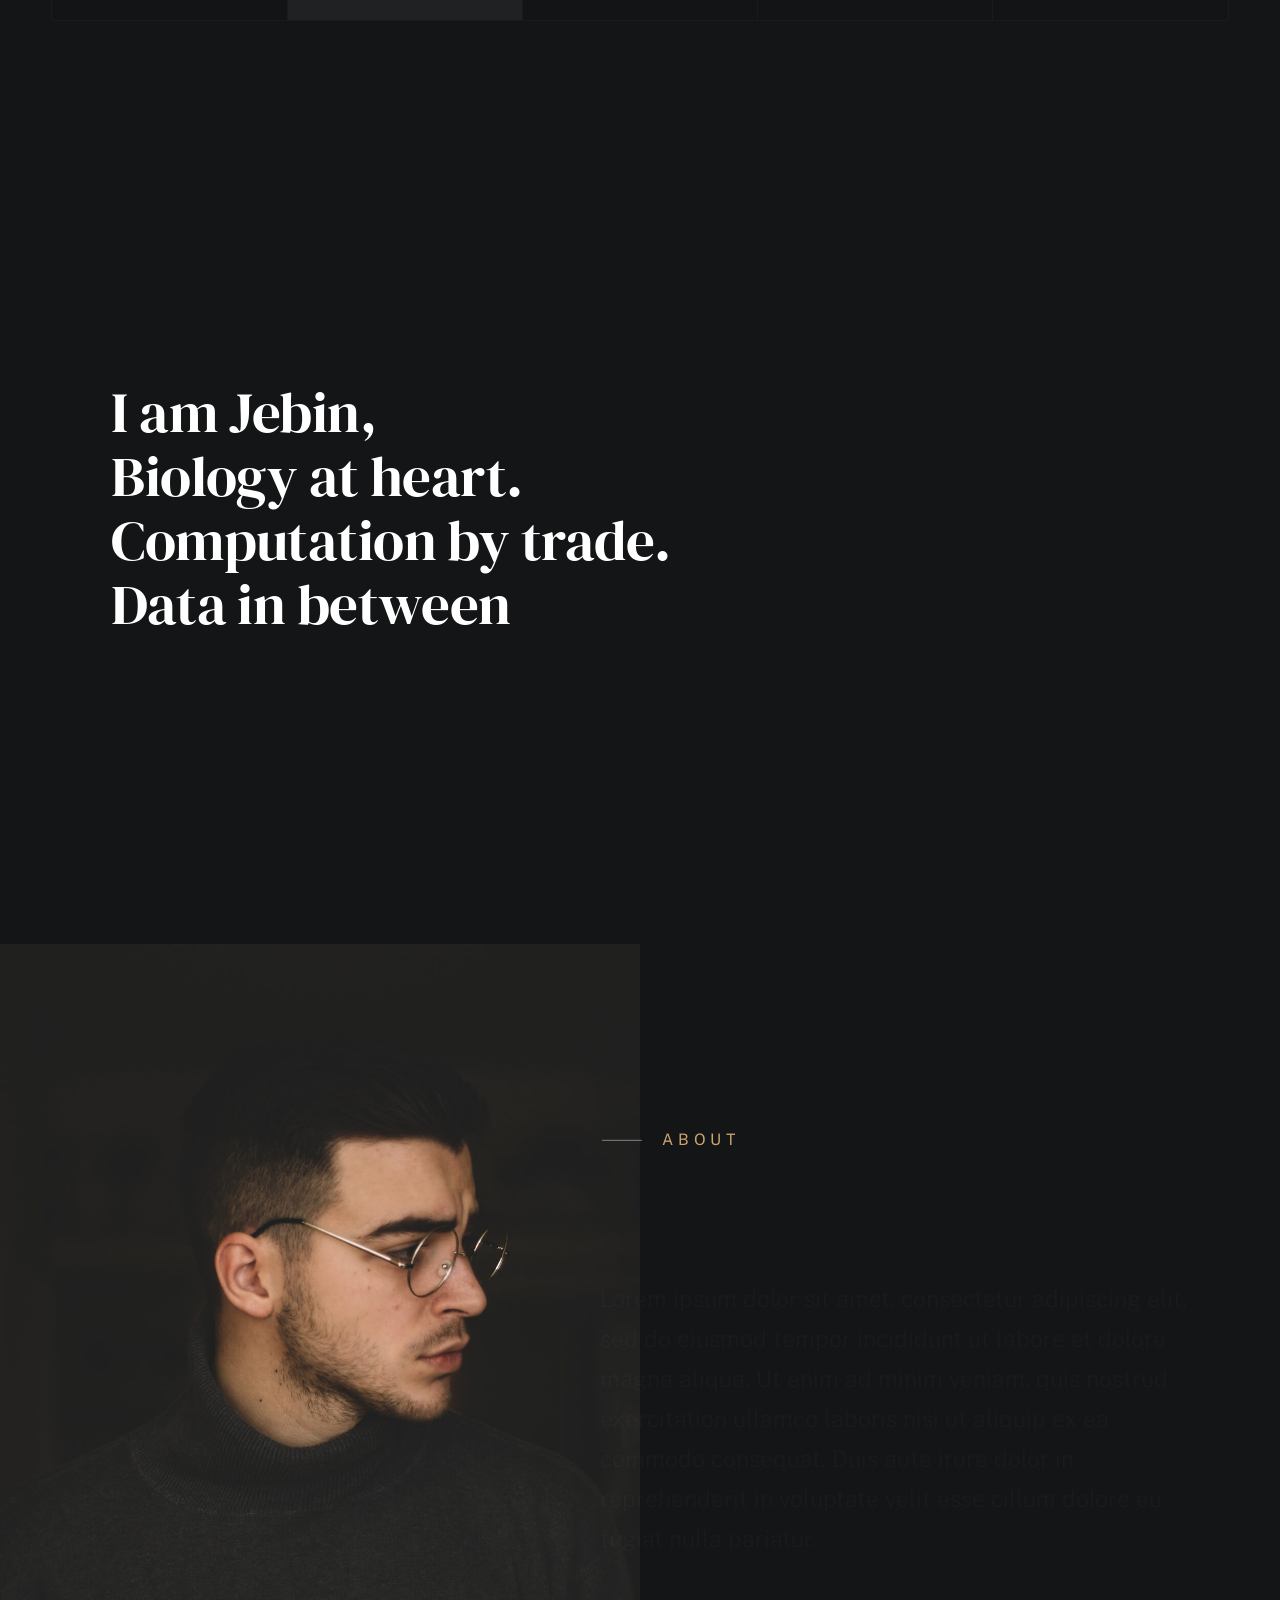
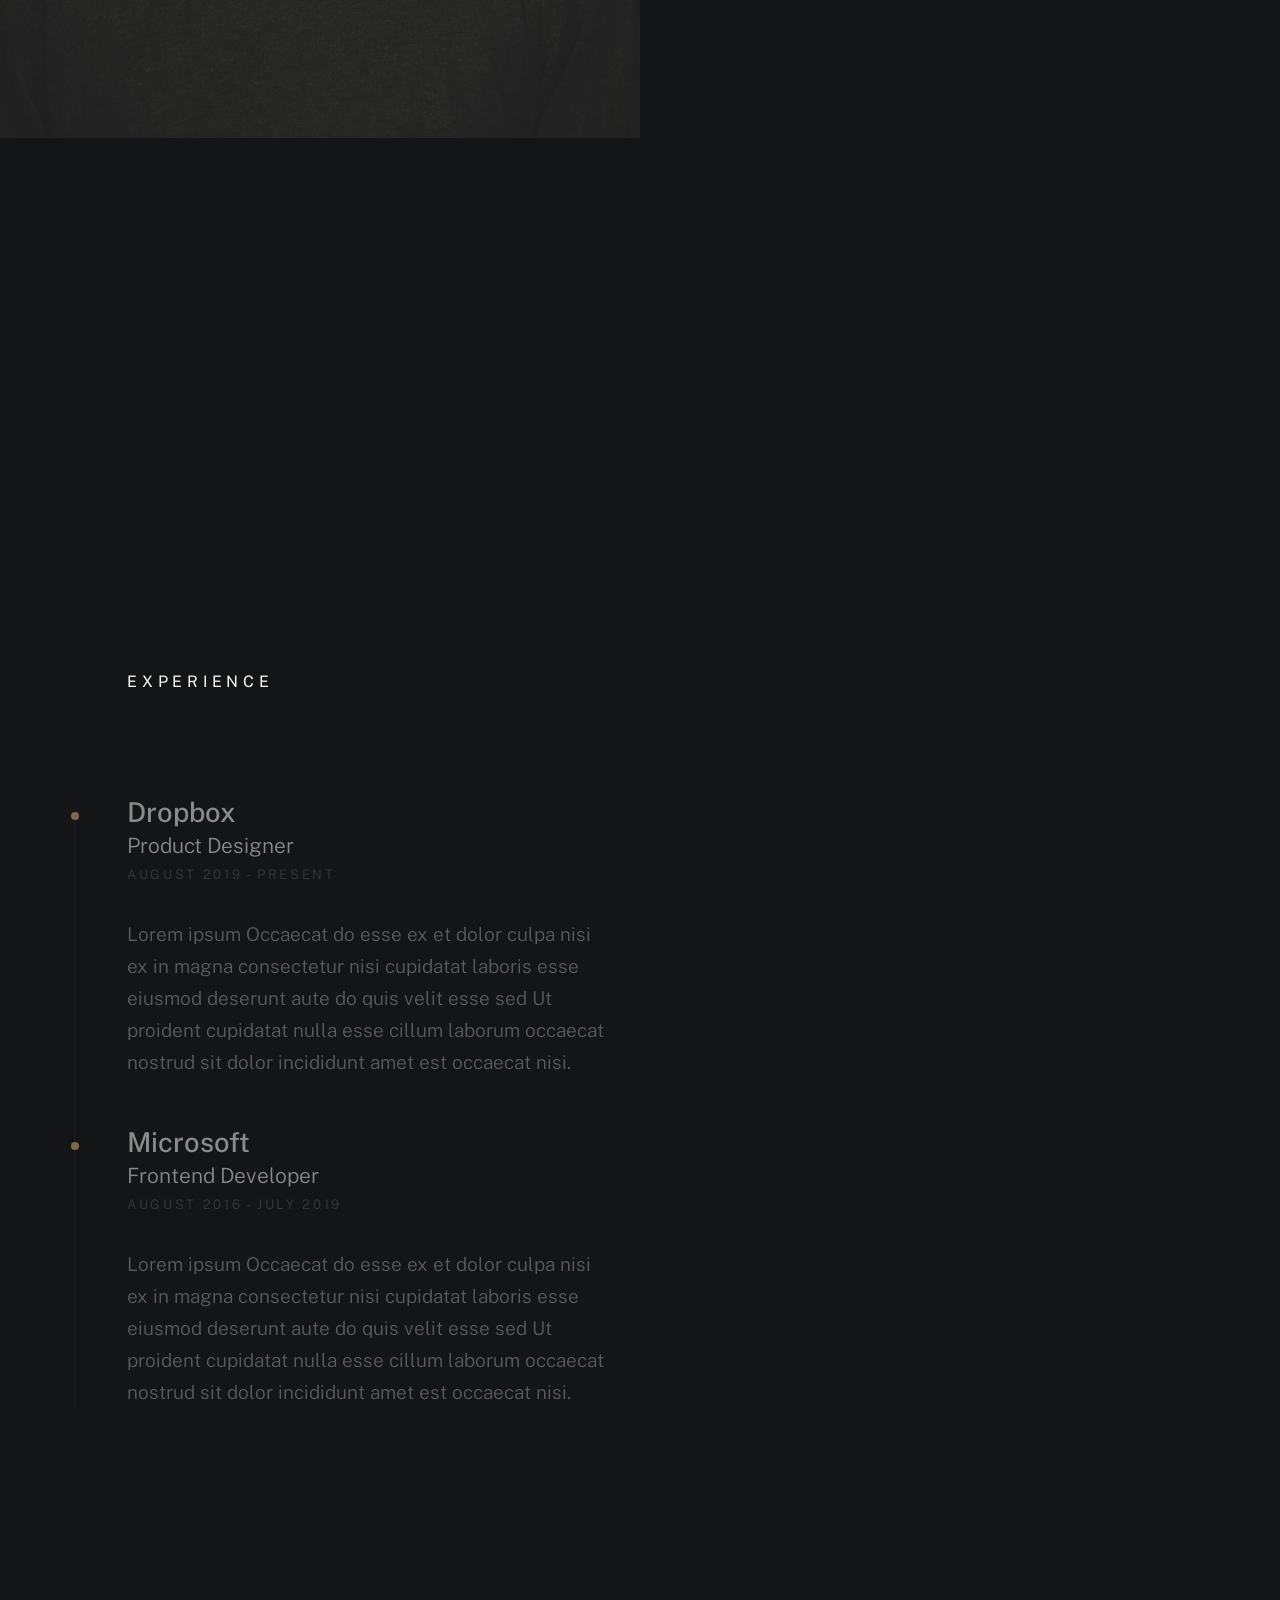
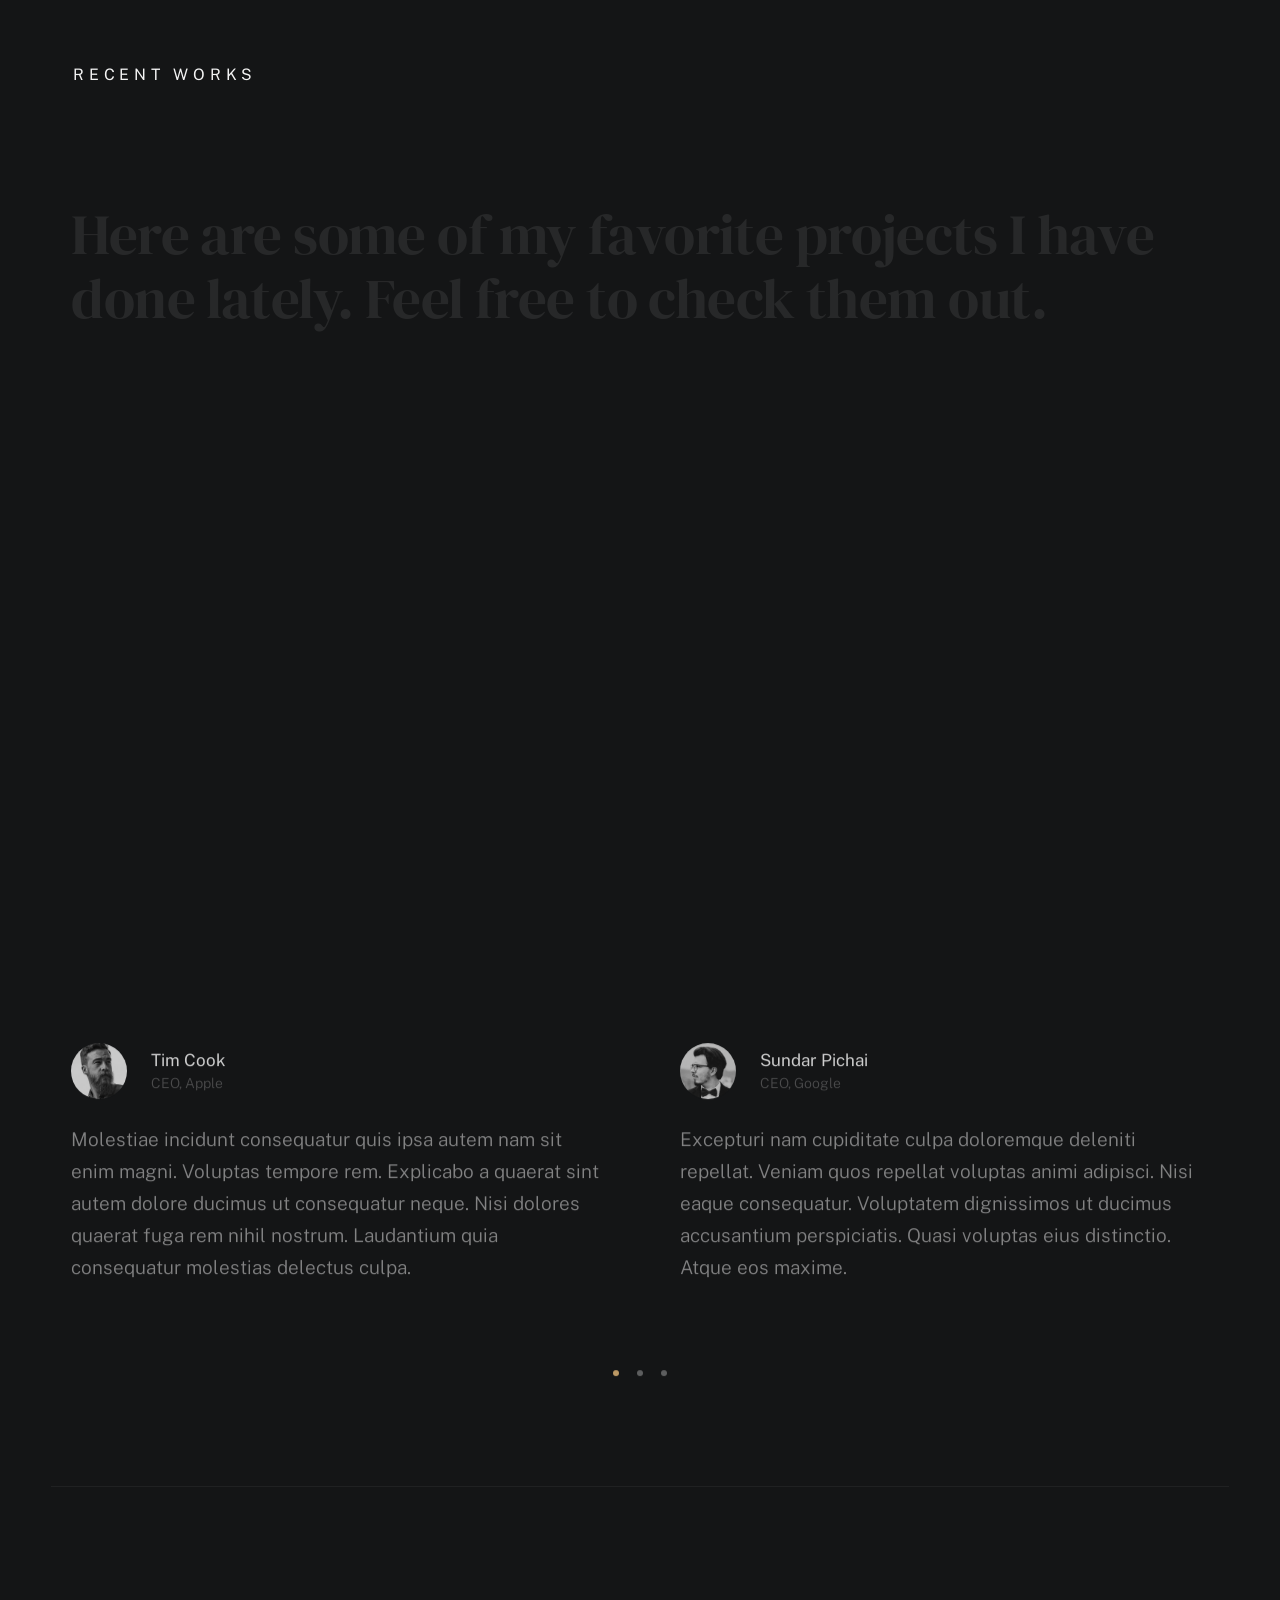
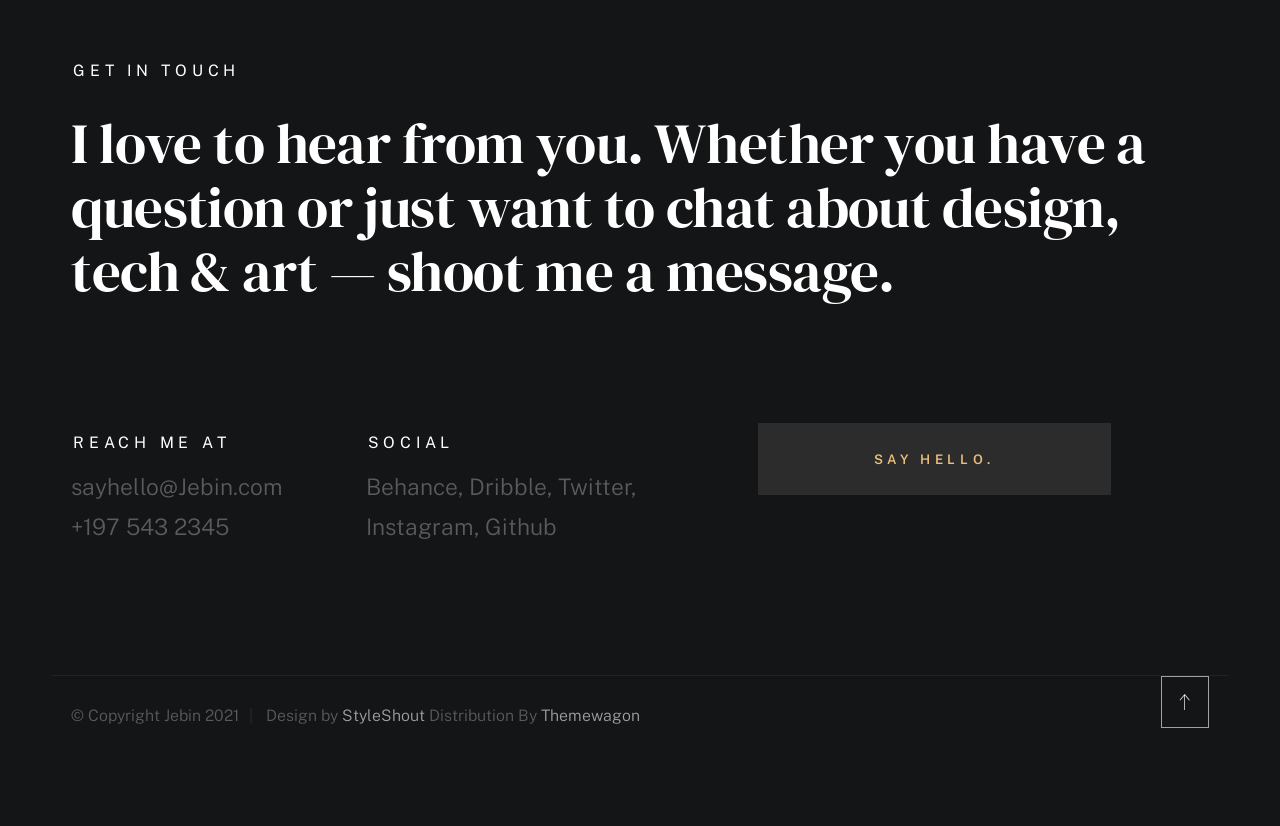
==== commit 5c544fbf: "changed one-liner" ====
--- a/index.html
+++ b/index.html
@@ -93,10 +93,7 @@
 
                         <h1 class="text-medium-title">
                             I am Jebin, <br>
-                            Project Fellow at IISER TVM <br>
-                            Interested in <br> 
-                            computational biology <br>
-                            Big data and web technologies.
+                            Biology at heart.<br> Computation by trade.<br> Data in between
                         </h1>
                     </div>
 
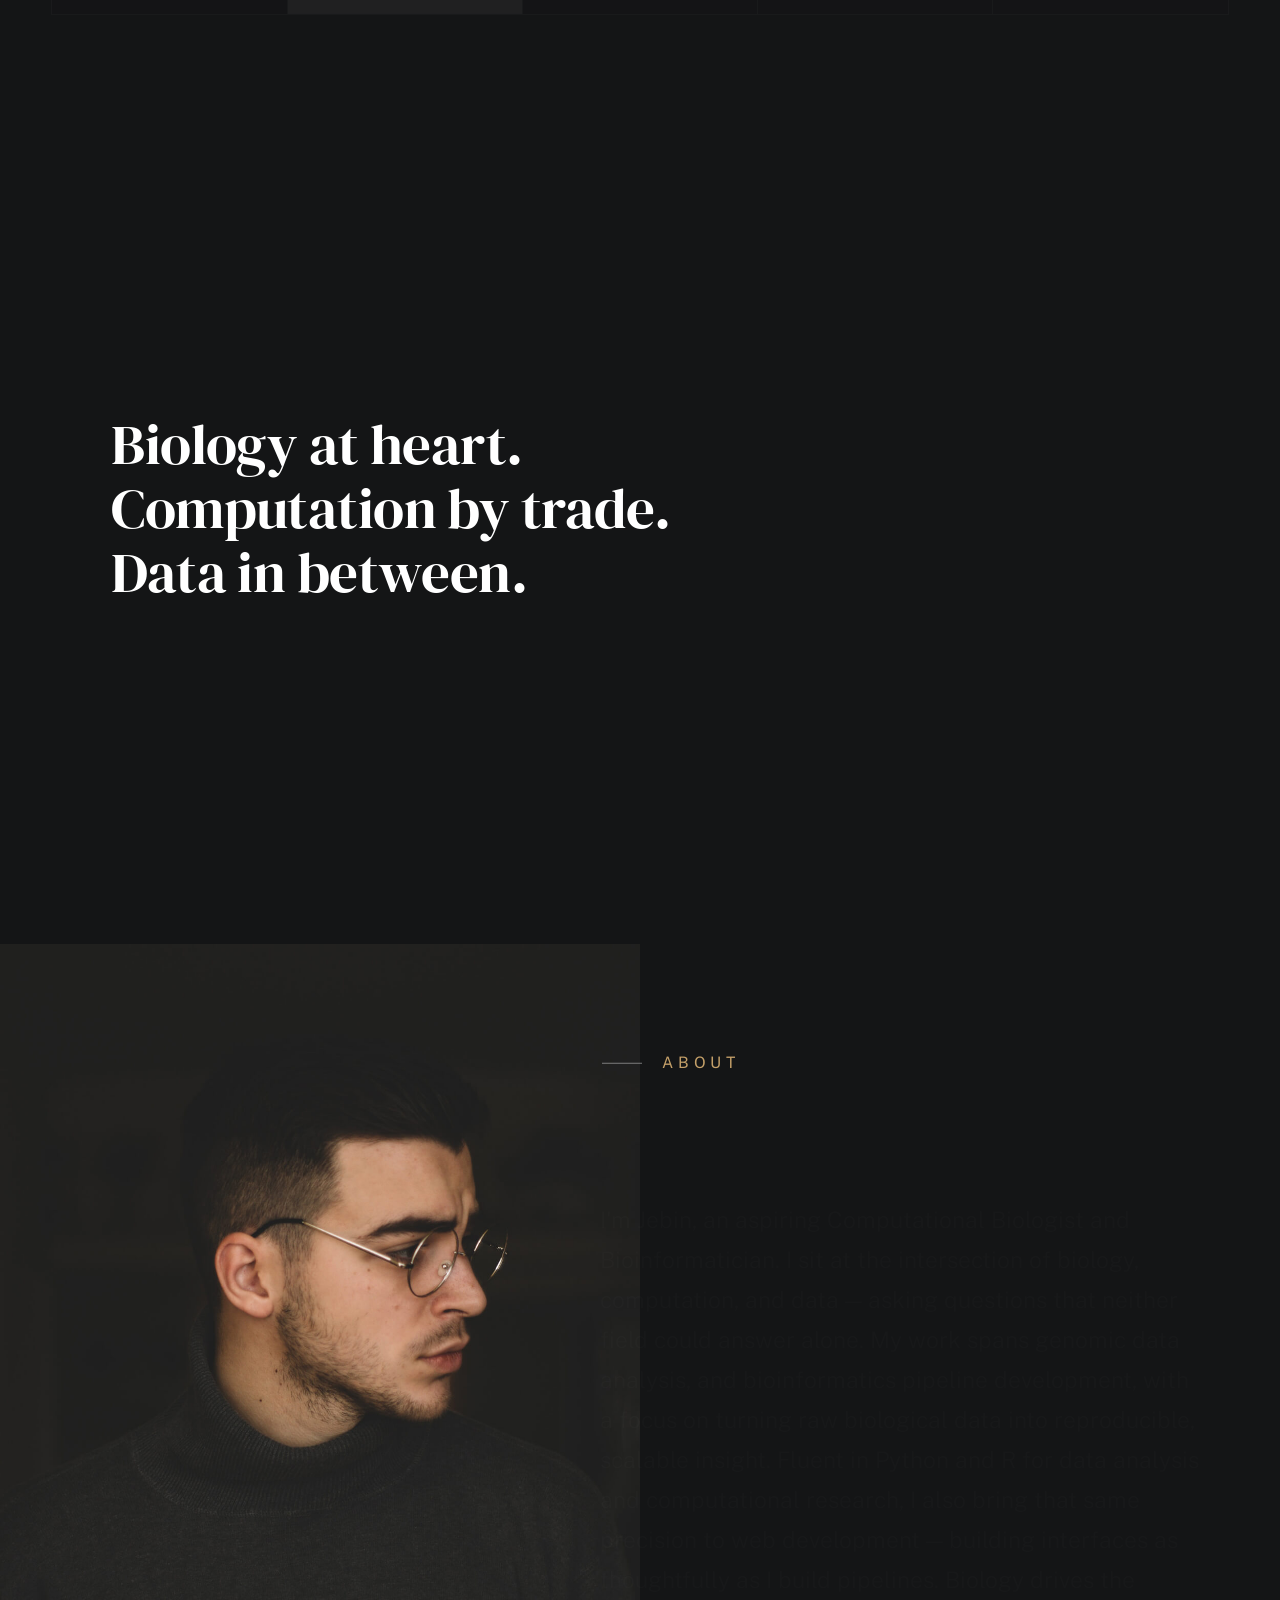
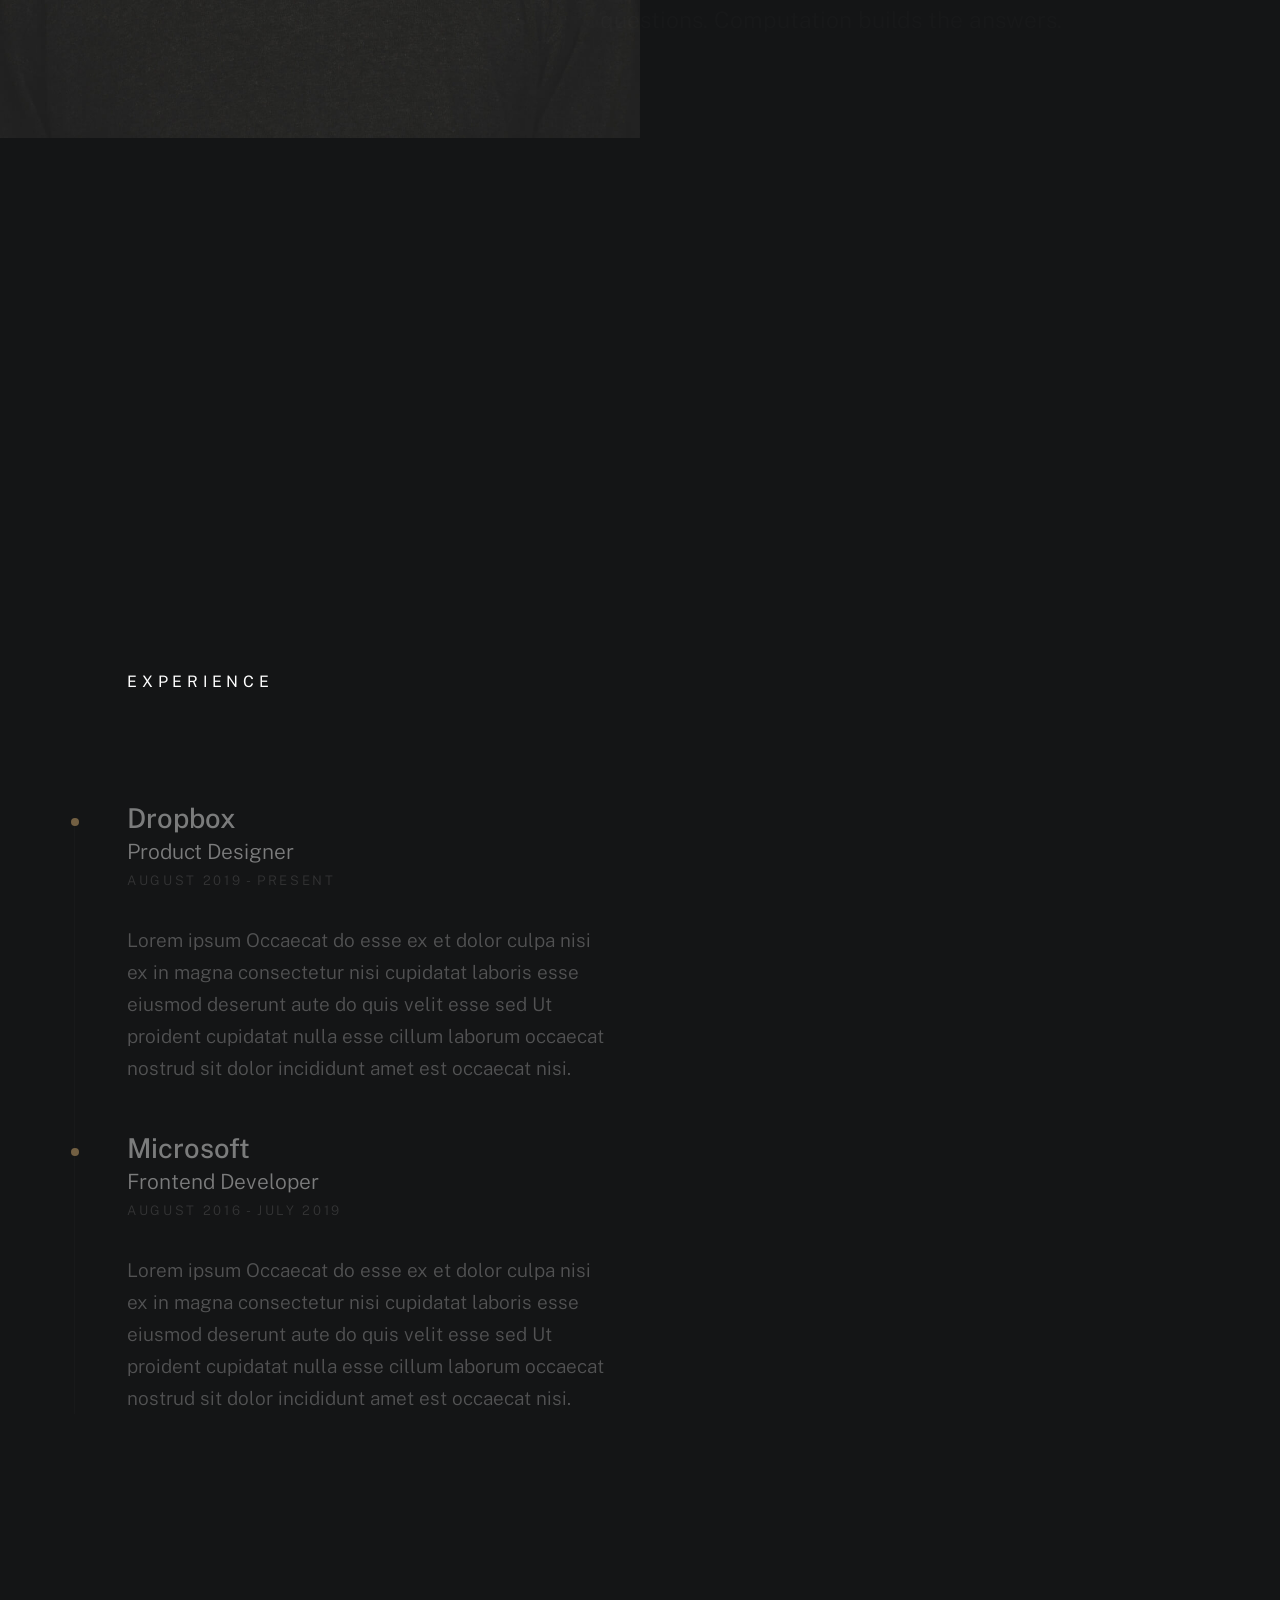
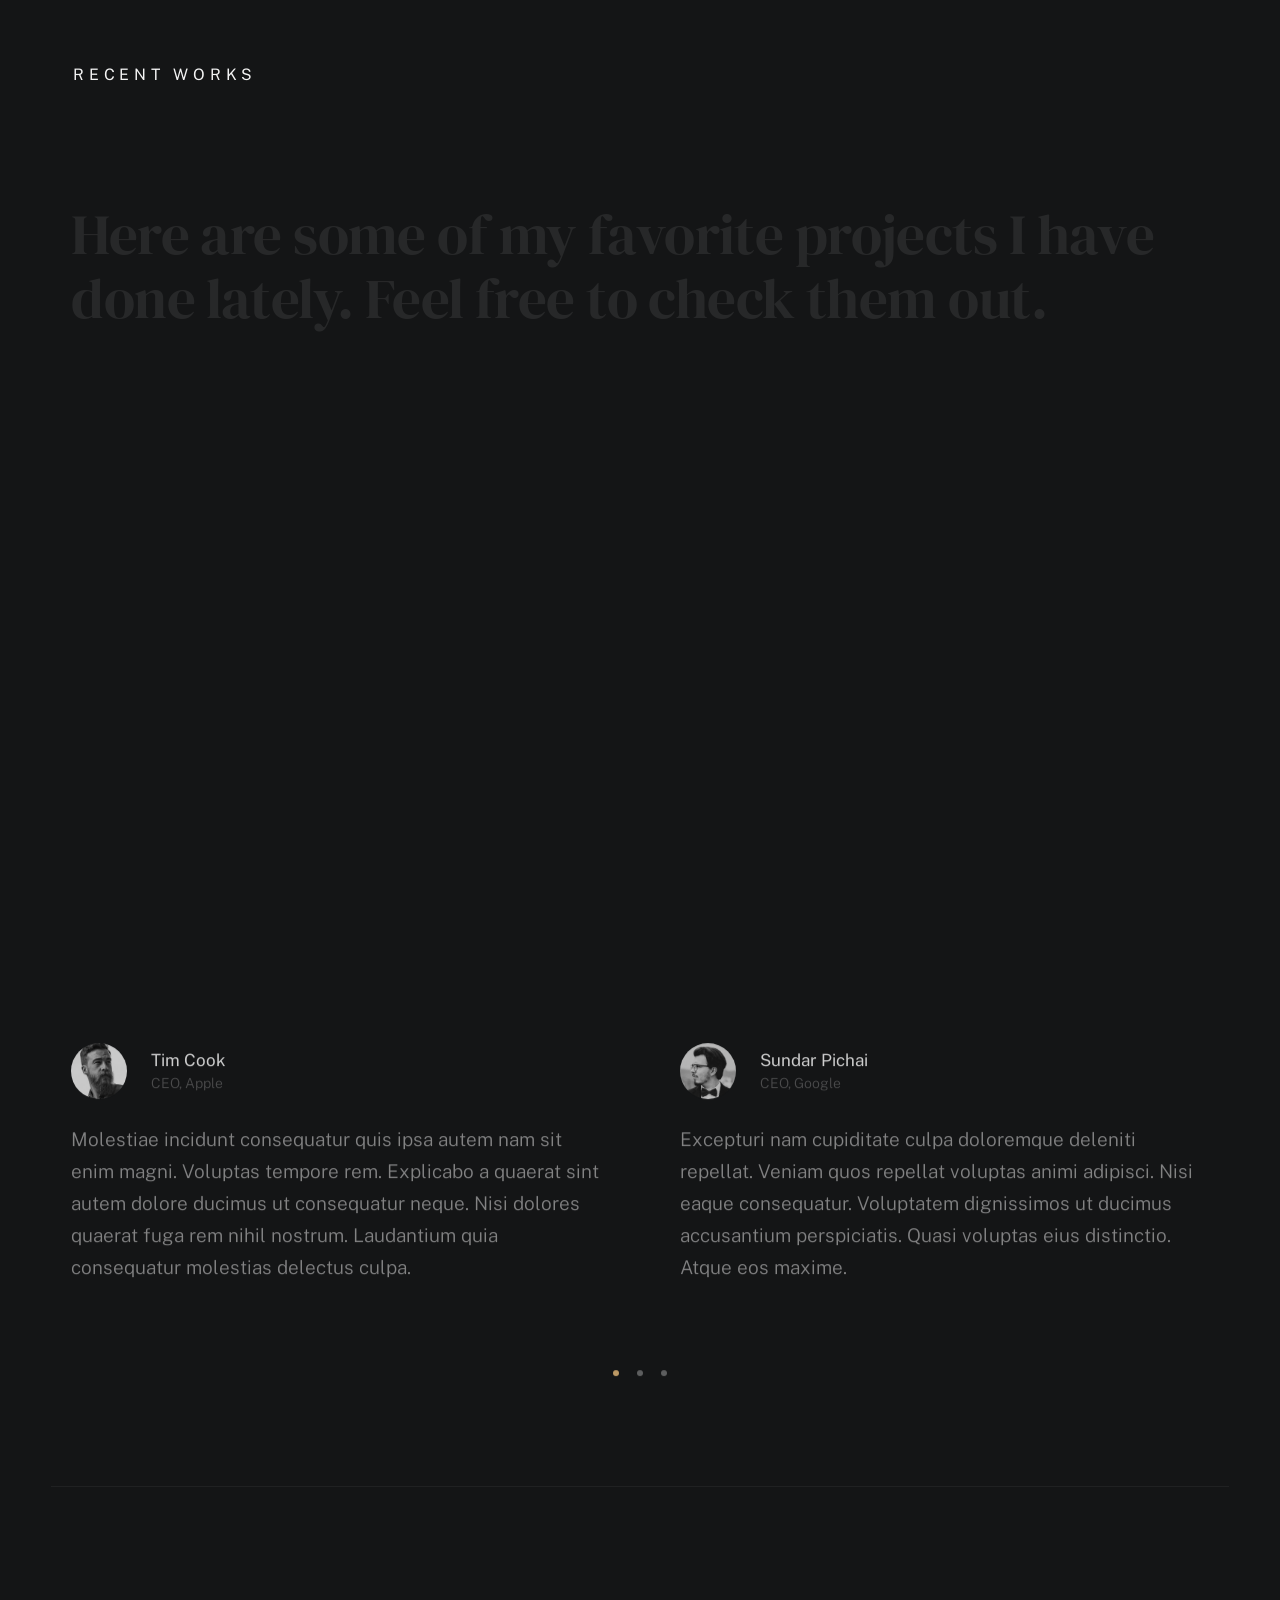
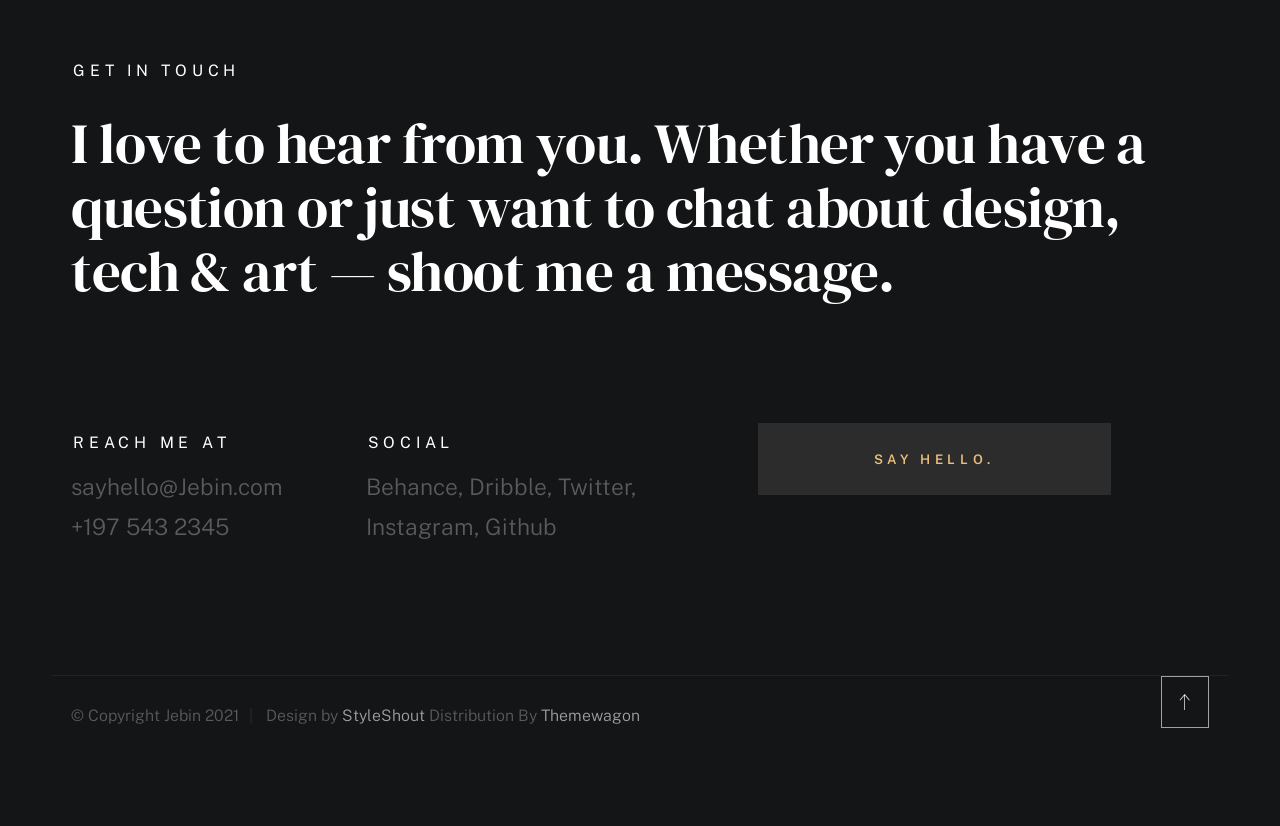
==== commit 9e8ebe5e: "added personal intro" ====
--- a/index.html
+++ b/index.html
@@ -92,8 +92,7 @@
                         </div>
 
                         <h1 class="text-medium-title">
-                            I am Jebin, <br>
-                            Biology at heart.<br> Computation by trade.<br> Data in between
+                            Biology at heart.<br> Computation by trade.<br> Data in between.
                         </h1>
                     </div>
 
@@ -131,11 +130,10 @@
                                 About
                             </h2>
                             <p class="attention-getter" data-animate-el>
-                                Lorem ipsum dolor sit amet, consectetur adipiscing elit, sed do eiusmod 
-                                tempor incididunt ut labore et dolore magna aliqua. Ut enim ad minim 
-                                veniam, quis nostrud exercitation ullamco laboris nisi ut aliquip ex 
-                                ea commodo consequat. Duis aute irure dolor in reprehenderit in voluptate 
-                                velit esse cillum dolore eu fugiat nulla pariatur.
+                                I'm Jebin, an aspiring Computational Biologist and Bioinformatician.
+I sit at the intersection of biology, computation, and data — asking questions that neither field could answer alone. My work spans genomic data analysis, and bioinformatics pipeline development, with a focus on turning raw biological data into reproducible, scalable insight.
+Fluent in Python and R for data analysis and computational research, I also bring that same precision to web development — building interfaces as thoughtfully as I build pipelines.
+Biology drives the questions. Computation builds the answers.
                             </p>
                             <a href="#0" class="btn btn--medium u-fullwidth" data-animate-el>Download CV</a>
 
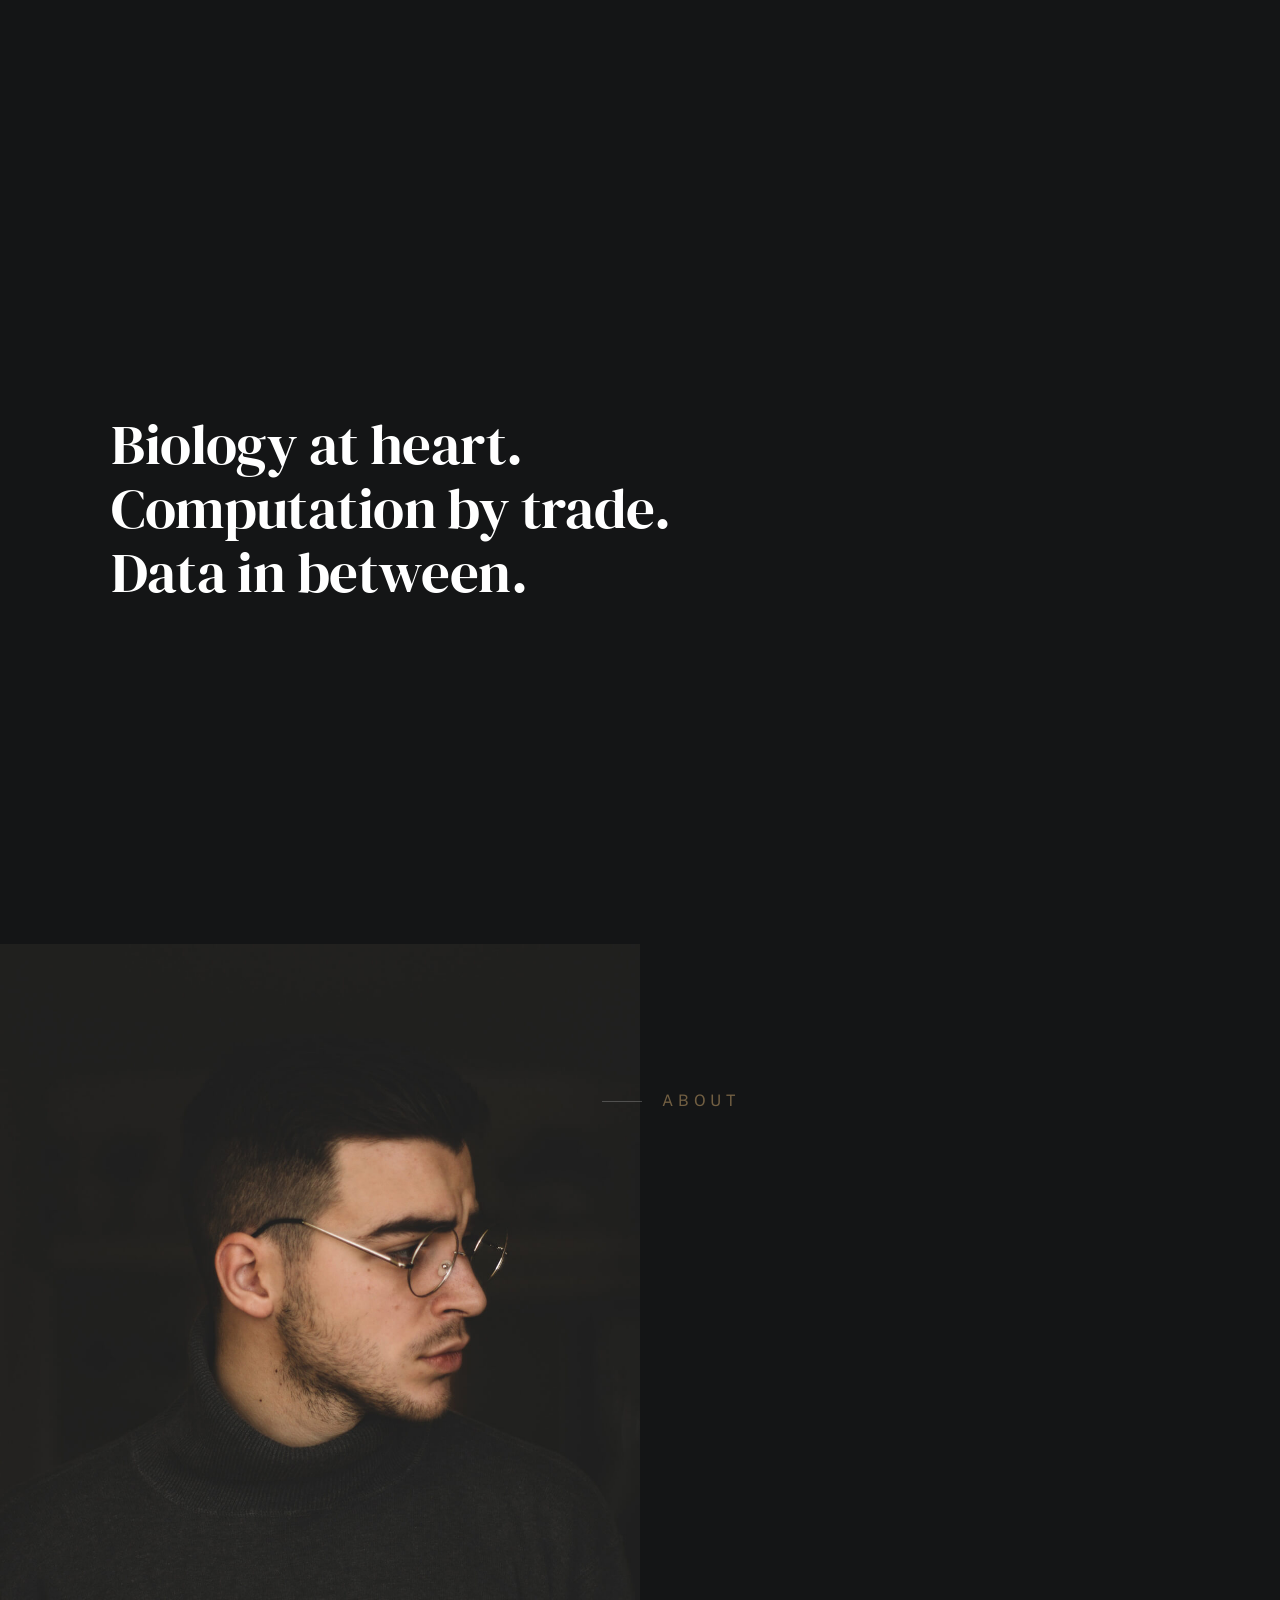
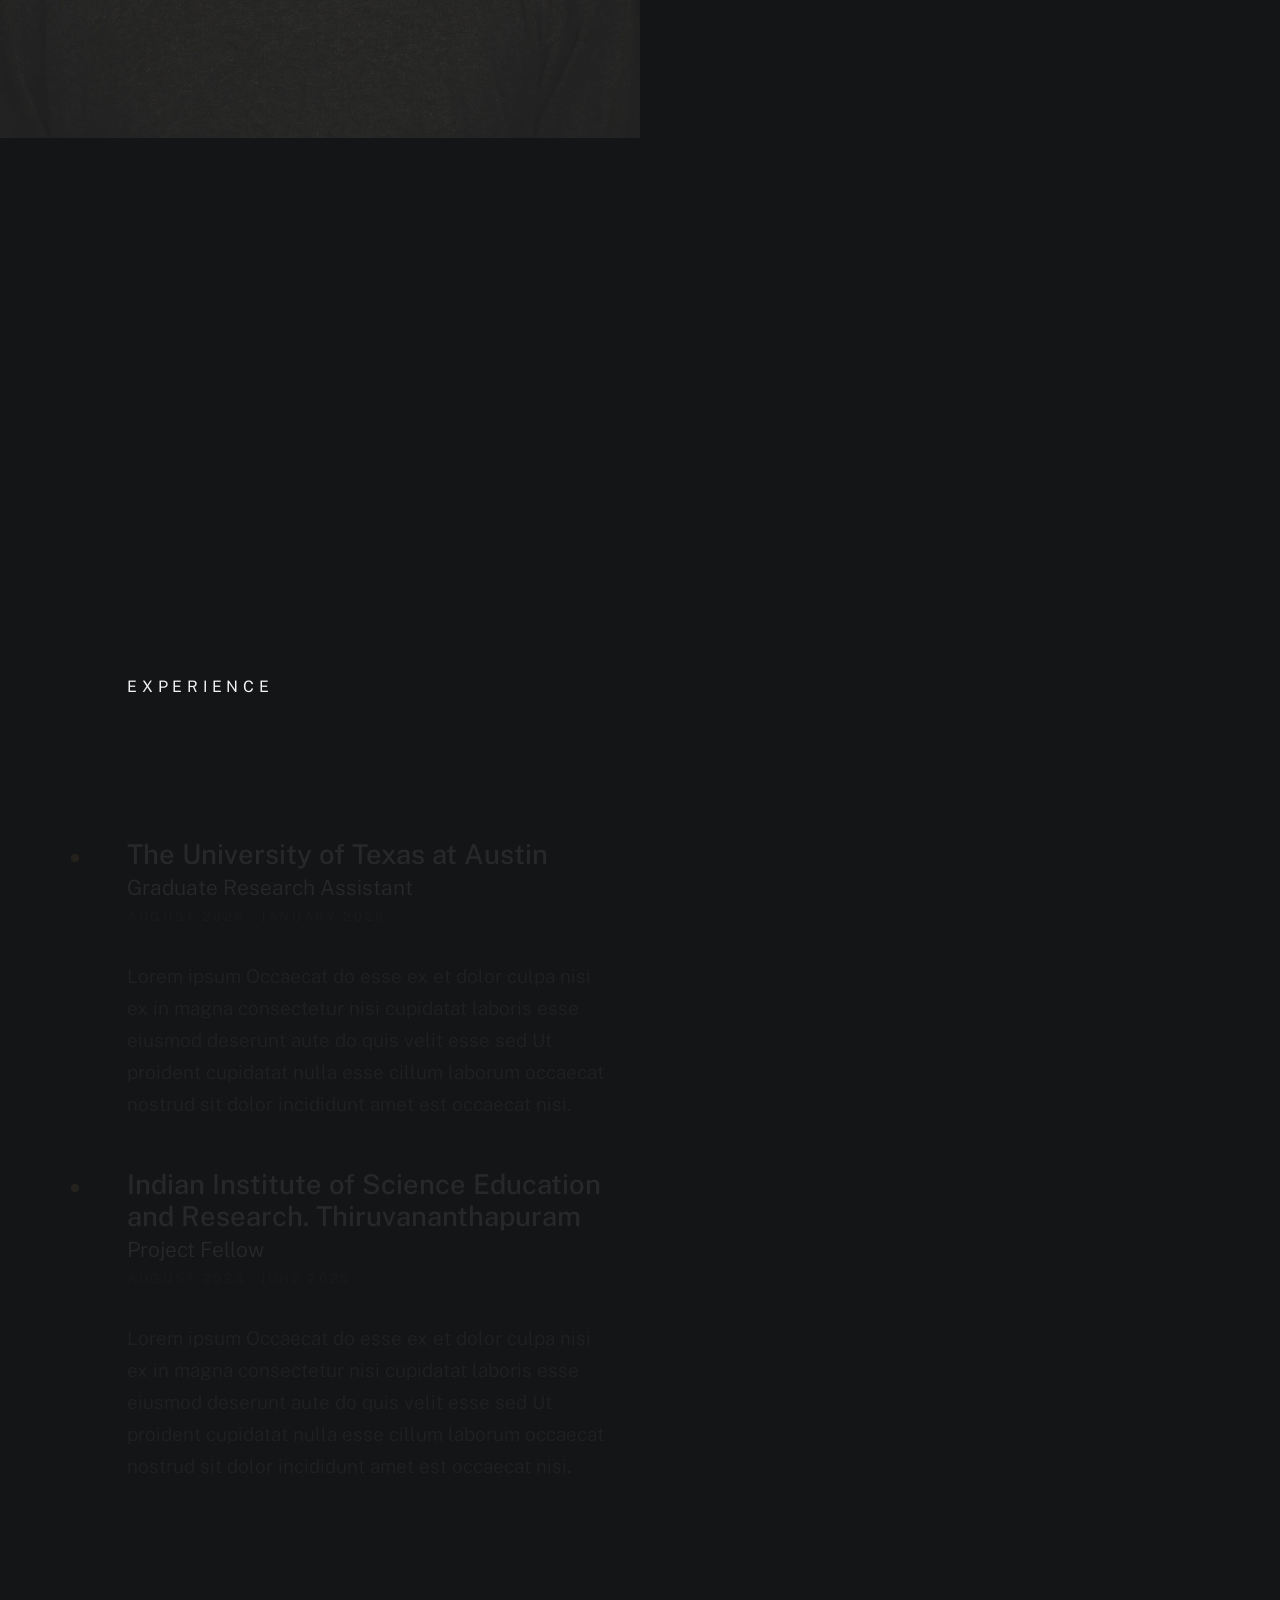
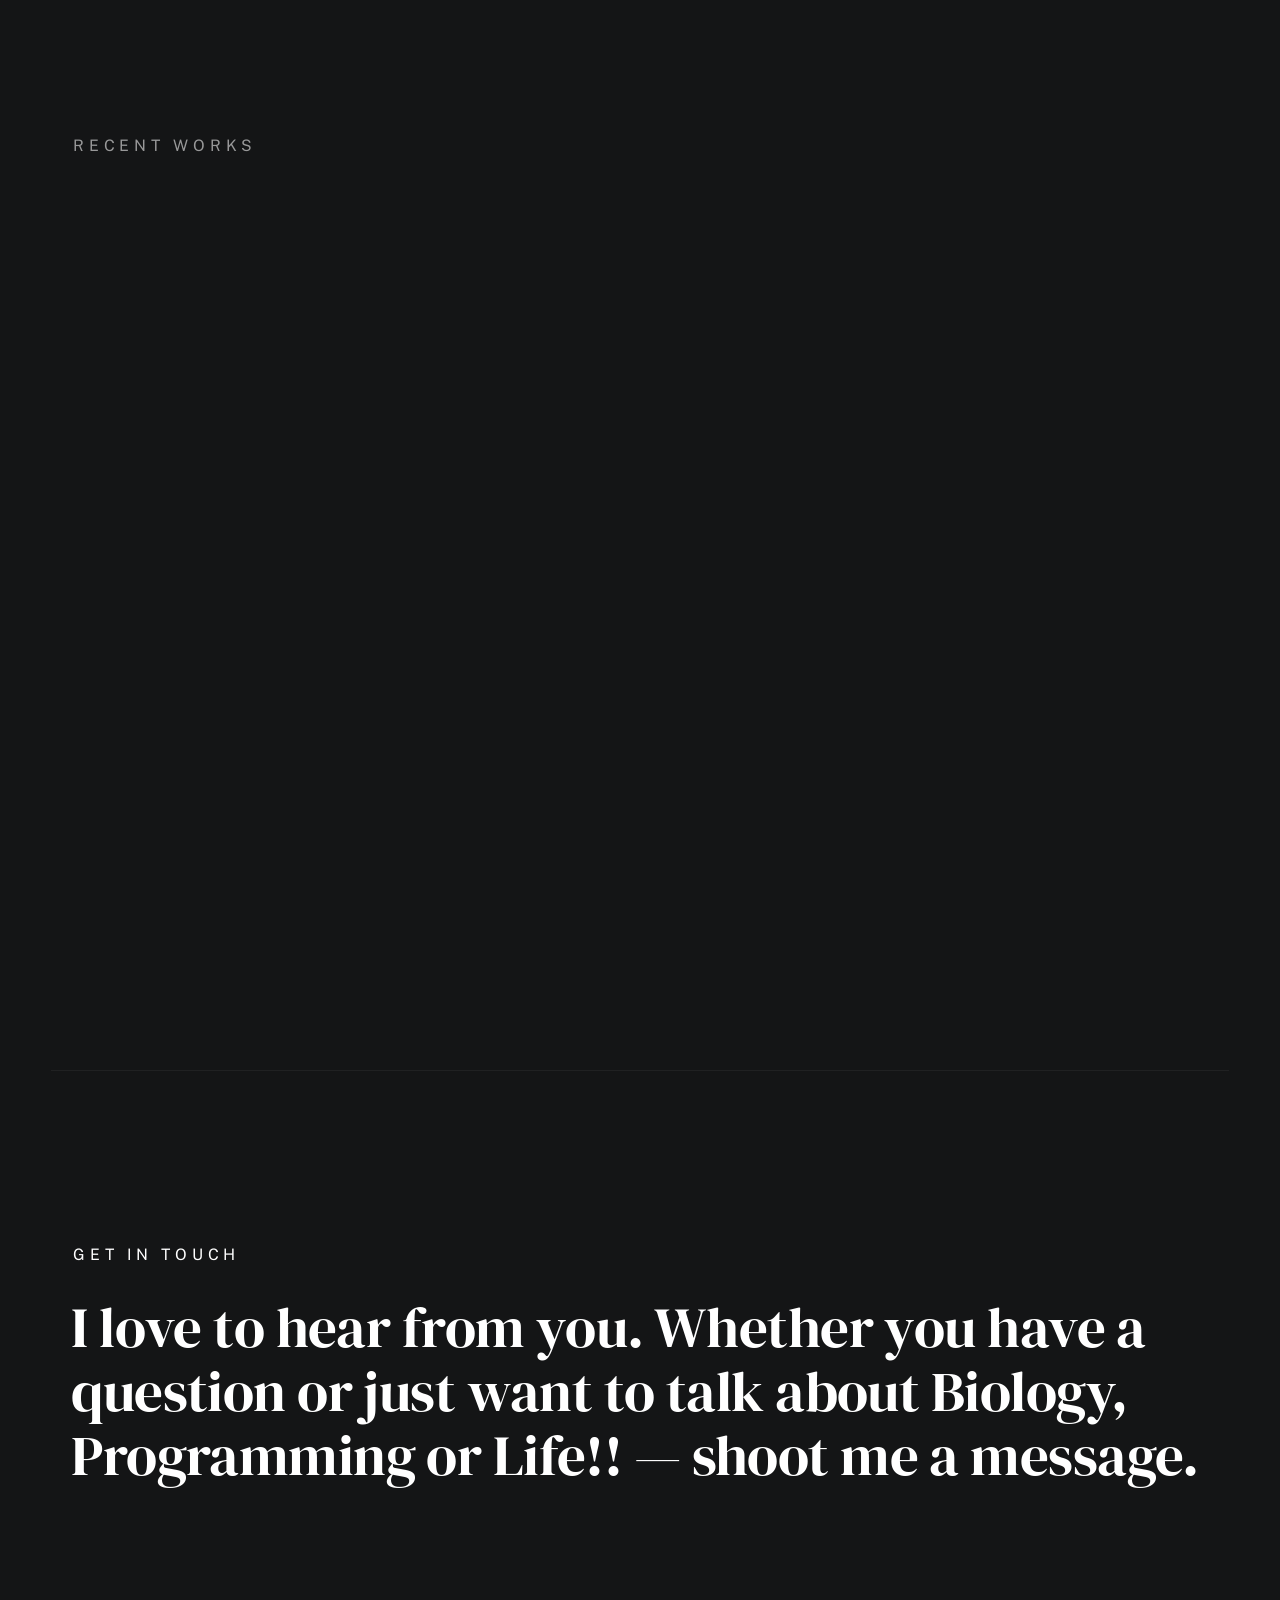
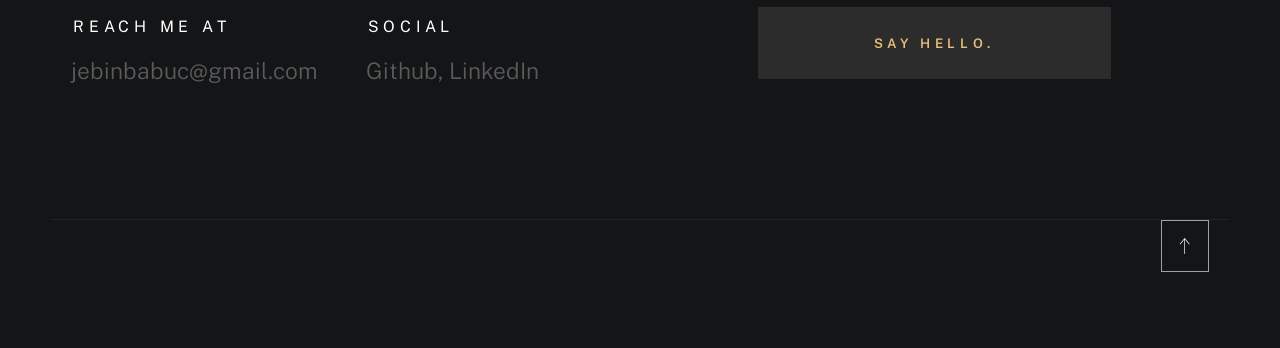
==== commit f3bbe33b: "removed testimonials, attached some links, editing education/experience" ====
--- a/index.html
+++ b/index.html
@@ -148,12 +148,11 @@
                         <h2 class="text-pretitle" data-animate-el>Expertise</h2>
 
                         <ul class="skills-list h1" data-animate-el>
-                            <li>Visual Design</li>
-                            <li>Branding Identity</li>
-                            <li>UI Design</li>
-                            <li>Product Design</li>
-                            <li>Prototyping</li>
-                            <li>Illustration</li>
+                            <li>Evolution</li>
+                            <li>Computational Biology</li>
+                            <li>Bioinformatics</li>
+                            <li>Big data</li>
+                            <li>Web Technologies</li>
                         </ul>
 
                     </div>
@@ -173,9 +172,9 @@
                             <div class="timeline__block">
                                 <div class="timeline__bullet"></div>
                                 <div class="timeline__header">
-                                    <h4 class="timeline__title">Dropbox</h3>
-                                    <h5 class="timeline__meta">Product Designer</h5>
-                                    <p class="timeline__timeframe">August 2019 - Present</p>
+                                    <h4 class="timeline__title">The University of Texas at Austin</h3>
+                                    <h5 class="timeline__meta">Graduate Research Assistant</h5>
+                                    <p class="timeline__timeframe">August 2025 - January 2026</p>
                                 </div>
                                 <div class="timeline__desc">
                                     <p>Lorem ipsum Occaecat do esse ex et dolor culpa nisi ex in magna consectetur nisi cupidatat laboris esse eiusmod deserunt aute do quis velit esse sed Ut proident cupidatat nulla esse cillum laborum occaecat nostrud sit dolor incididunt amet est occaecat nisi.</p>
@@ -185,9 +184,9 @@
                             <div class="timeline__block">
                                 <div class="timeline__bullet"></div>
                                 <div class="timeline__header">
-                                    <h4 class="timeline__title">Microsoft</h4>
-                                    <h5 class="timeline__meta">Frontend Developer</h5>
-                                    <p class="timeline__timeframe">August 2016 - July 2019</p>
+                                    <h4 class="timeline__title">Indian Institute of Science Education and Research. Thiruvananthapuram</h4>
+                                    <h5 class="timeline__meta">Project Fellow</h5>
+                                    <p class="timeline__timeframe">August 2023 - June 2025</p>
                                 </div>
                                 <div class="timeline__desc">
                                     <p>Lorem ipsum Occaecat do esse ex et dolor culpa nisi ex in magna consectetur nisi cupidatat laboris esse eiusmod deserunt aute do quis velit esse sed Ut proident cupidatat nulla esse cillum laborum occaecat nostrud sit dolor incididunt amet est occaecat nisi.</p>
@@ -209,24 +208,28 @@
                             <div class="timeline__block">
                                 <div class="timeline__bullet"></div>
                                 <div class="timeline__header">
-                                    <h4 class="timeline__title">University of Life</h3>
-                                    <h5 class="timeline__meta">Master in Graphic Design</h5>
-                                    <p class="timeline__timeframe">April 2015</p>
+                                    <h4 class="timeline__title">Indian Institute of Science Education and Research. Thiruvananthapuram</h3>
+                                    <h5 class="timeline__meta">Integrated BS-MS (Biology)</h5>
+                                    <p class="timeline__timeframe">August 2023</p>
                                 </div>
                                 <div class="timeline__desc">
-                                    <p>Lorem ipsum Occaecat do esse ex et dolor culpa nisi ex in magna consectetur nisi cupidatat laboris esse eiusmod deserunt aute do quis velit esse sed Ut proident cupidatat nulla esse cillum laborum occaecat nostrud sit dolor incididunt amet est occaecat nisi.</p>
+                                    <p>
+                                        The program integrates two years of rigorous foundational training in theory and experiemental basic sciences. 
+                                        I chose biology for my masters along chemistry as minor. I did my minor thesis under Dr. R. S Swathi, in computational
+                                        and theoretical chemistry. I did my Master's thesis in Biology/Computational biology under Dr. Sabari Sankar Thirupathy, studying bacterial genome evolution.
+                                    </p>
                                 </div>
                             </div>
     
                             <div class="timeline__block">
                                 <div class="timeline__bullet"></div>
                                 <div class="timeline__header">
-                                    <h4 class="timeline__title">School of Cool Designers</h4>
-                                    <h5 class="timeline__meta">B.A. Degree in Graphic Design</h5>
-                                    <p class="timeline__timeframe">August 2012</p>
+                                    <h4 class="timeline__title">EdX-MITx</h4>
+                                    <h5 class="timeline__meta">Certification - Machine Learning with Python-From Linear Models to Deep Learning</h5>
+                                    <p class="timeline__timeframe">December 2023</p>
                                 </div>
                                 <div class="timeline__desc">
-                                    <p>Lorem ipsum Occaecat do esse ex et dolor culpa nisi ex in magna consectetur nisi cupidatat laboris esse eiusmod deserunt aute do quis velit esse sed Ut proident cupidatat nulla esse cillum laborum occaecat nostrud sit dolor incididunt amet est occaecat nisi.</p>
+                                    <p></p>
                                 </div>
                             </div>
     
@@ -493,7 +496,7 @@
                 </div> <!-- end works-portfolio -->
 
 
-                <div class="row testimonials">
+                <!-- <div class="row testimonials">
                     <div class="column lg-12" data-animate-block>
         
                         <div class="swiper-container testimonial-slider" data-animate-el>
@@ -513,7 +516,7 @@
                                     Explicabo a quaerat sint autem dolore ducimus ut consequatur neque.  Nisi dolores quaerat fuga rem nihil nostrum.
                                     Laudantium quia consequatur molestias delectus culpa.
                                     </p>
-                                </div> <!-- end testimonial-slider__slide -->
+                                </div> 
                 
                                 <div class="testimonial-slider__slide swiper-slide">
                                     <div class="testimonial-slider__author">
@@ -528,7 +531,7 @@
                                     Nisi eaque consequatur. Voluptatem dignissimos ut ducimus accusantium perspiciatis.
                                     Quasi voluptas eius distinctio. Atque eos maxime.
                                     </p>
-                                </div> <!-- end testimonial-slider__slide -->
+                                </div> 
                 
                                 <div class="testimonial-slider__slide swiper-slide">
                                     <div class="testimonial-slider__author">
@@ -543,7 +546,7 @@
                                     Autem eaque officia cum exercitationem sunt voluptatum accusamus. Quasi voluptas eius distinctio.
                                     Voluptatem dignissimos ut.
                                     </p>
-                                </div> <!-- end testimonial-slider__slide -->
+                                </div> 
         
                                 <div class="testimonial-slider__slide swiper-slide">
                                     <div class="testimonial-slider__author">
@@ -558,18 +561,18 @@
                                     quis tortor malesuada pretium. Curabitur vestibulum aliquam leo. Qui sed at corrupti expedita voluptas odit. 
                                     Nihil ea quia nesciunt. Ducimus aut sed ipsam.
                                     </p>
-                                </div> <!-- end testimonial-slider__slide -->
+                                </div> 
             
-                            </div> <!-- end swiper-wrapper -->
+                            </div> 
         
                             <div class="swiper-pagination"></div>
         
-                        </div> <!-- end swiper-container -->
+                        </div> 
         
-                    </div> <!-- end column -->
-                </div> <!-- end row testimonials -->
-
-            </section> <!-- end s-works -->
+                    </div> 
+                </div>  -->
+
+            </section> 
 
 
             <!-- ### contact
@@ -585,7 +588,7 @@
                         <p class="h1">
                             I love to hear from you.
                             Whether you have a question or just 
-                            want to chat about design, tech & art — shoot me a message.
+                            want to talk about Biology, Programming or Life!! — shoot me a message.
                         </p>
                     </div>
                 </div> <!-- end contact-top -->
@@ -594,22 +597,19 @@
                     <div class="column lg-3 md-5 tab-6 stack-on-550 contact-block">
                         <h3 class="text-pretitle">Reach me at</h3>
                         <p class="contact-links">
-                            <a href="mailto:sayhello@Jebin.com" class="mailtoui">sayhello@Jebin.com</a> <br>
-                            <a href="tel:+1975432345">+197 543 2345</a>
+                            <a href="mailto:jebinbabuc@gmail.com" class="mailtoui">jebinbabuc@gmail.com</a> <br>
+                            <!-- <a href="tel:+1975432345">+197 543 2345</a> -->
                         </p>
                     </div>
                     <div class="column lg-4 md-5 tab-6 stack-on-550 contact-block">
                         <h3 class="text-pretitle">Social</h3>
                         <ul class="contact-social">
-                            <li><a href="#0">Behance</a></li>
-                            <li><a href="#0">Dribble</a></li>
-                            <li><a href="#0">Twitter</a></li>
-                            <li><a href="#0">Instagram</a></li>
-                            <li><a href="#0">Github</a></li>
+                            <li><a href="https://github.com/JebinBabu">Github</a></li>
+                            <li><a href="https://www.linkedin.com/in/jebin-babu-668257217/">LinkedIn</a></li>
                         </ul>
                     </div>
                     <div class="column lg-4 md-12 contact-block">
-                        <a href="mailto:sayhello@Jebin.com" class="mailtoui btn btn--medium u-fullwidth contact-btn">Say Hello.</a>
+                        <a href="mailto:jebinbabuc@gmail.com" class="mailtoui btn btn--medium u-fullwidth contact-btn">Say Hello.</a>
                     </div>
                 </div> <!-- end contact-bottom -->
 
@@ -623,10 +623,10 @@
         <footer class="s-footer">
 
             <div class="row">
-                <div class="column ss-copyright">
-                    <span>© Copyright Jebin 2021</span> 
+                <!-- <div class="column ss-copyright">
+                    <span>© Copyright Jebin 2026</span> 
                     <span>Design by <a href="https://www.styleshout.com/">StyleShout</a> Distribution By <a href="https://themewagon.com">Themewagon</a></span>
-                </div>
+                </div> -->
 
                 <div class="ss-go-top">
                     <a class="smoothscroll" title="Back to Top" href="#top">
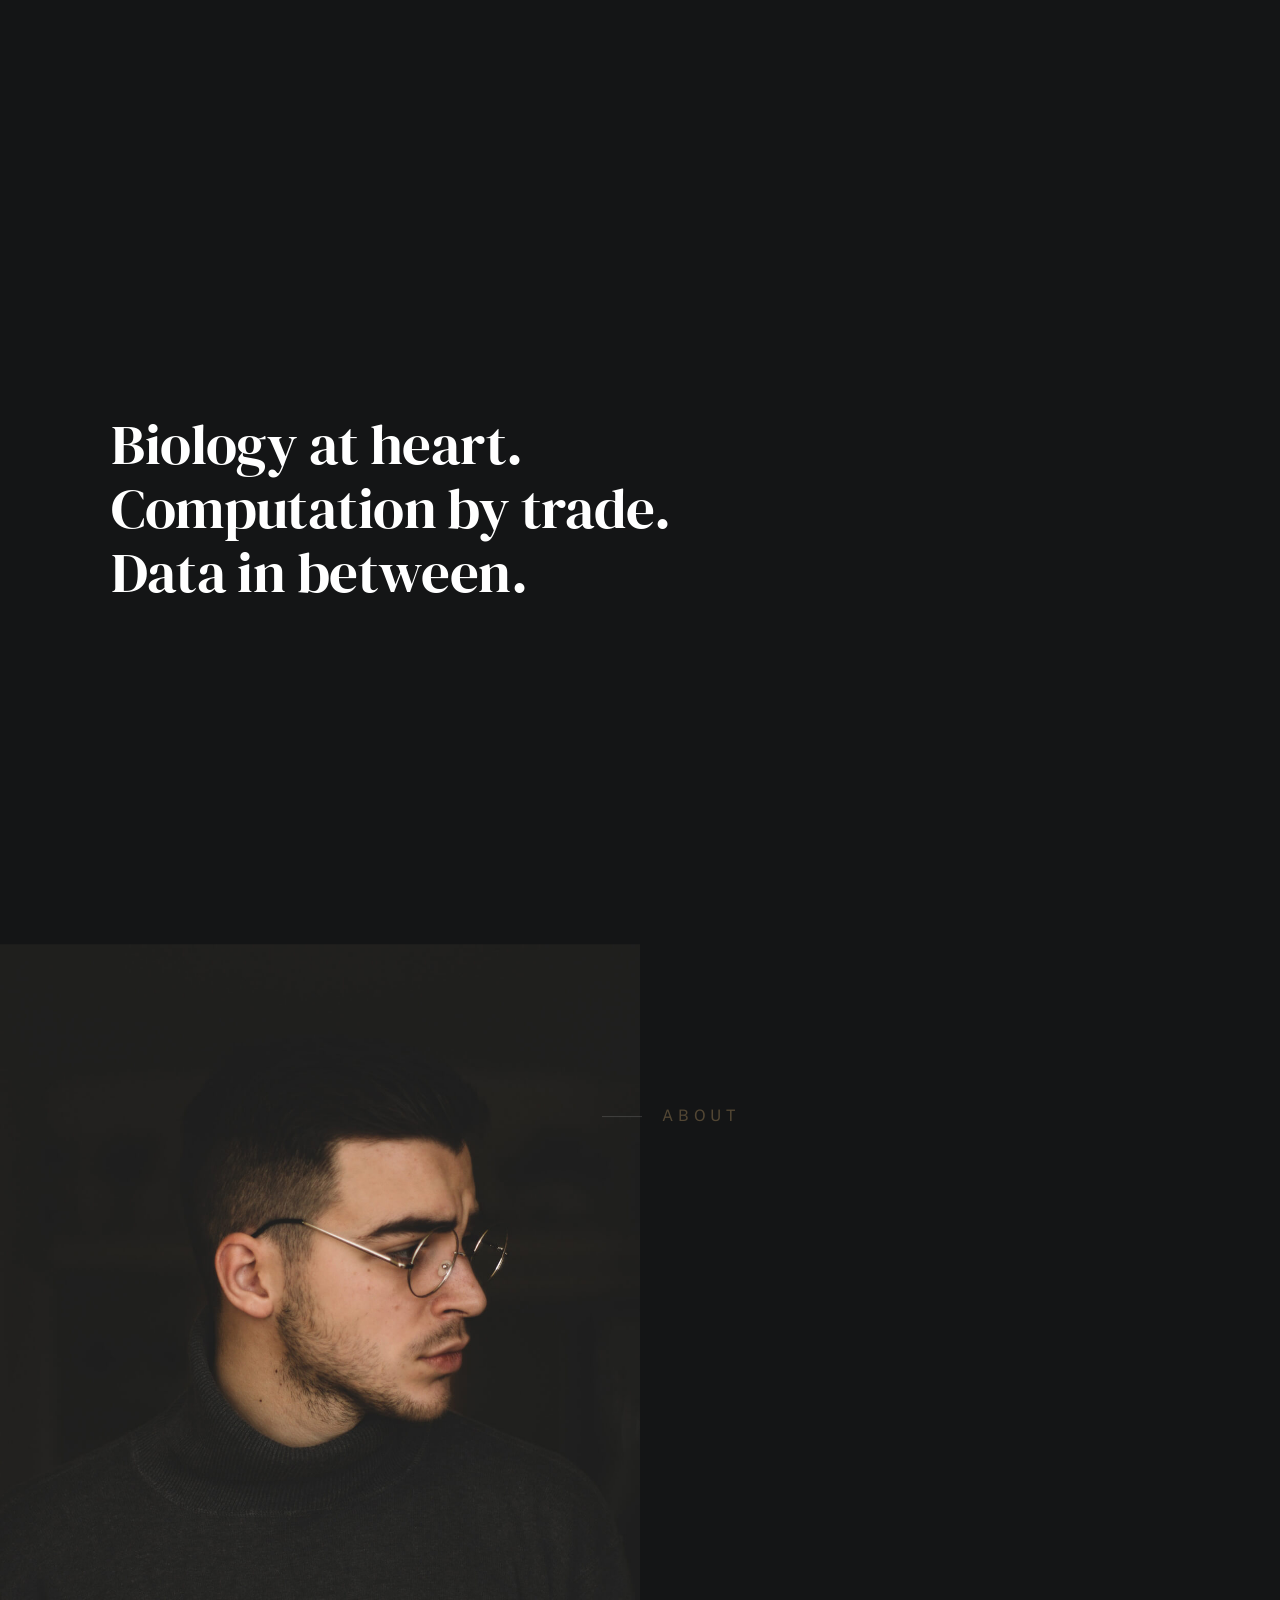
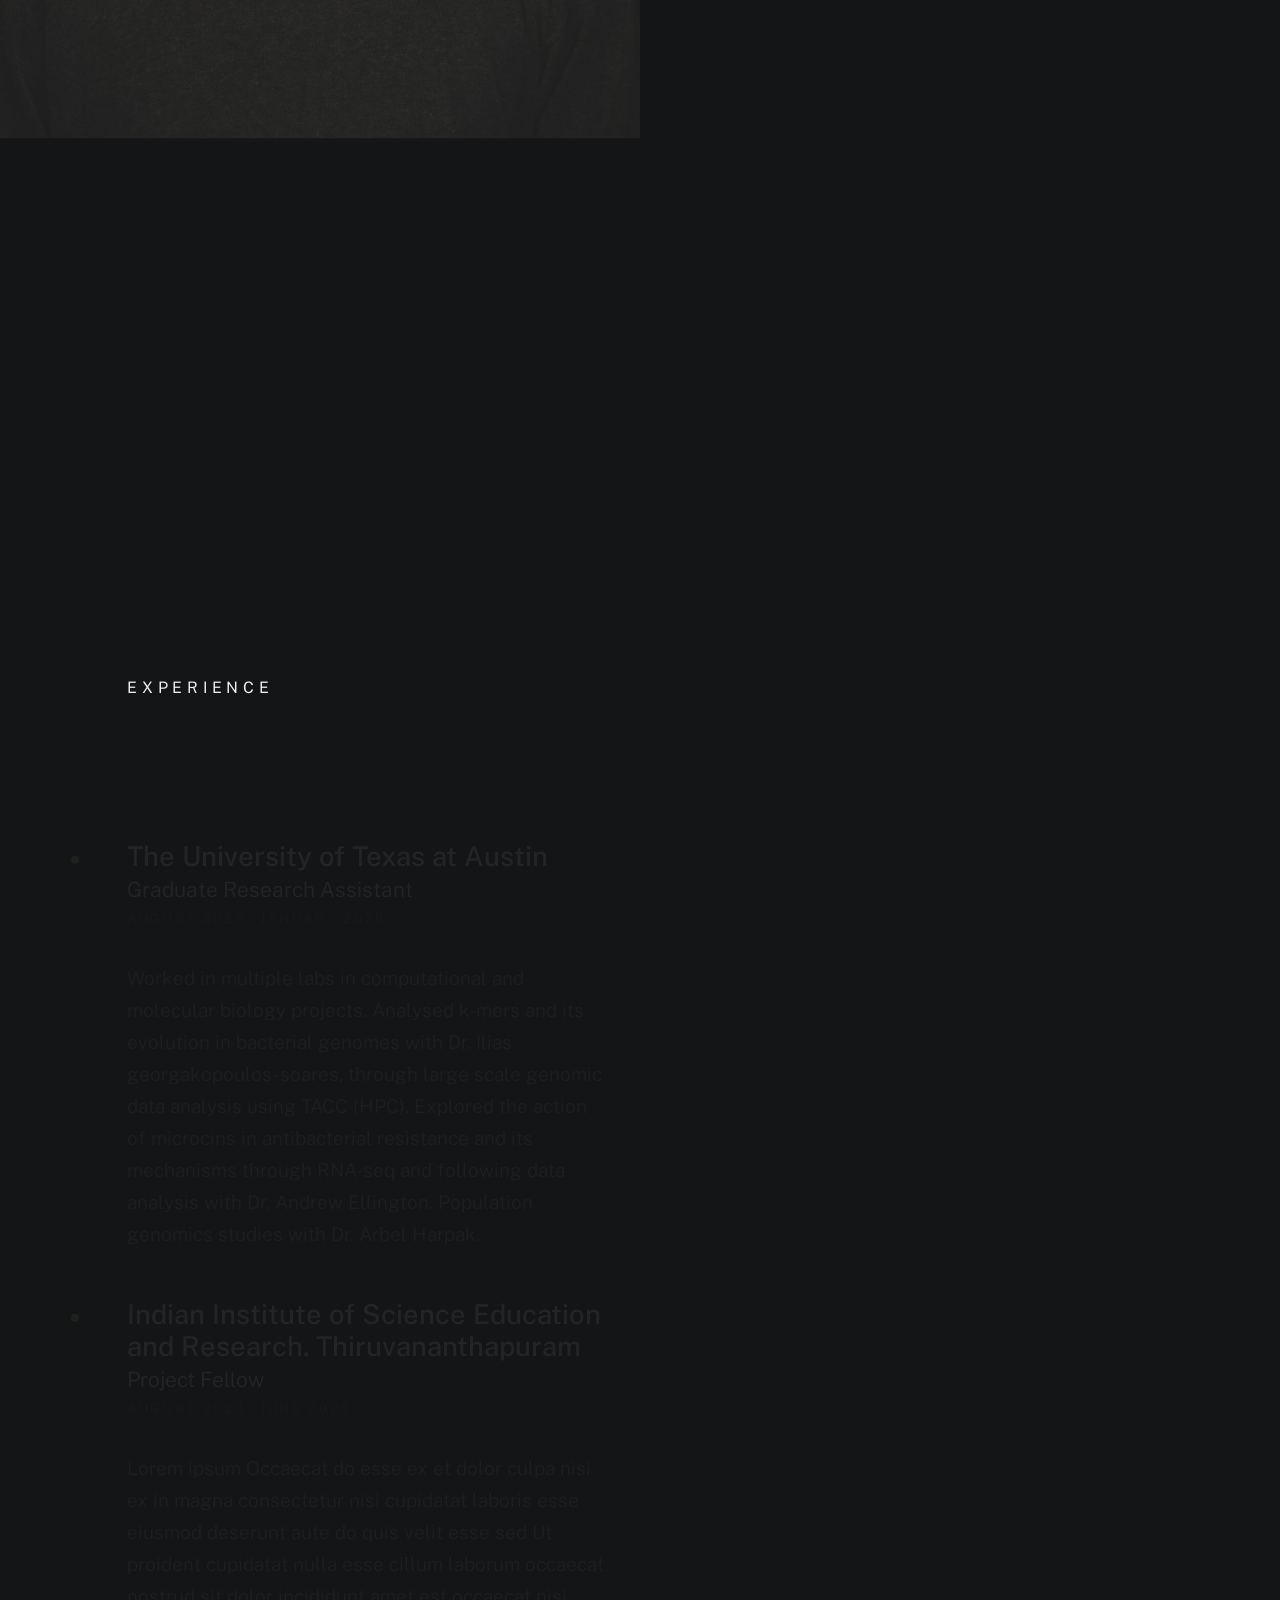
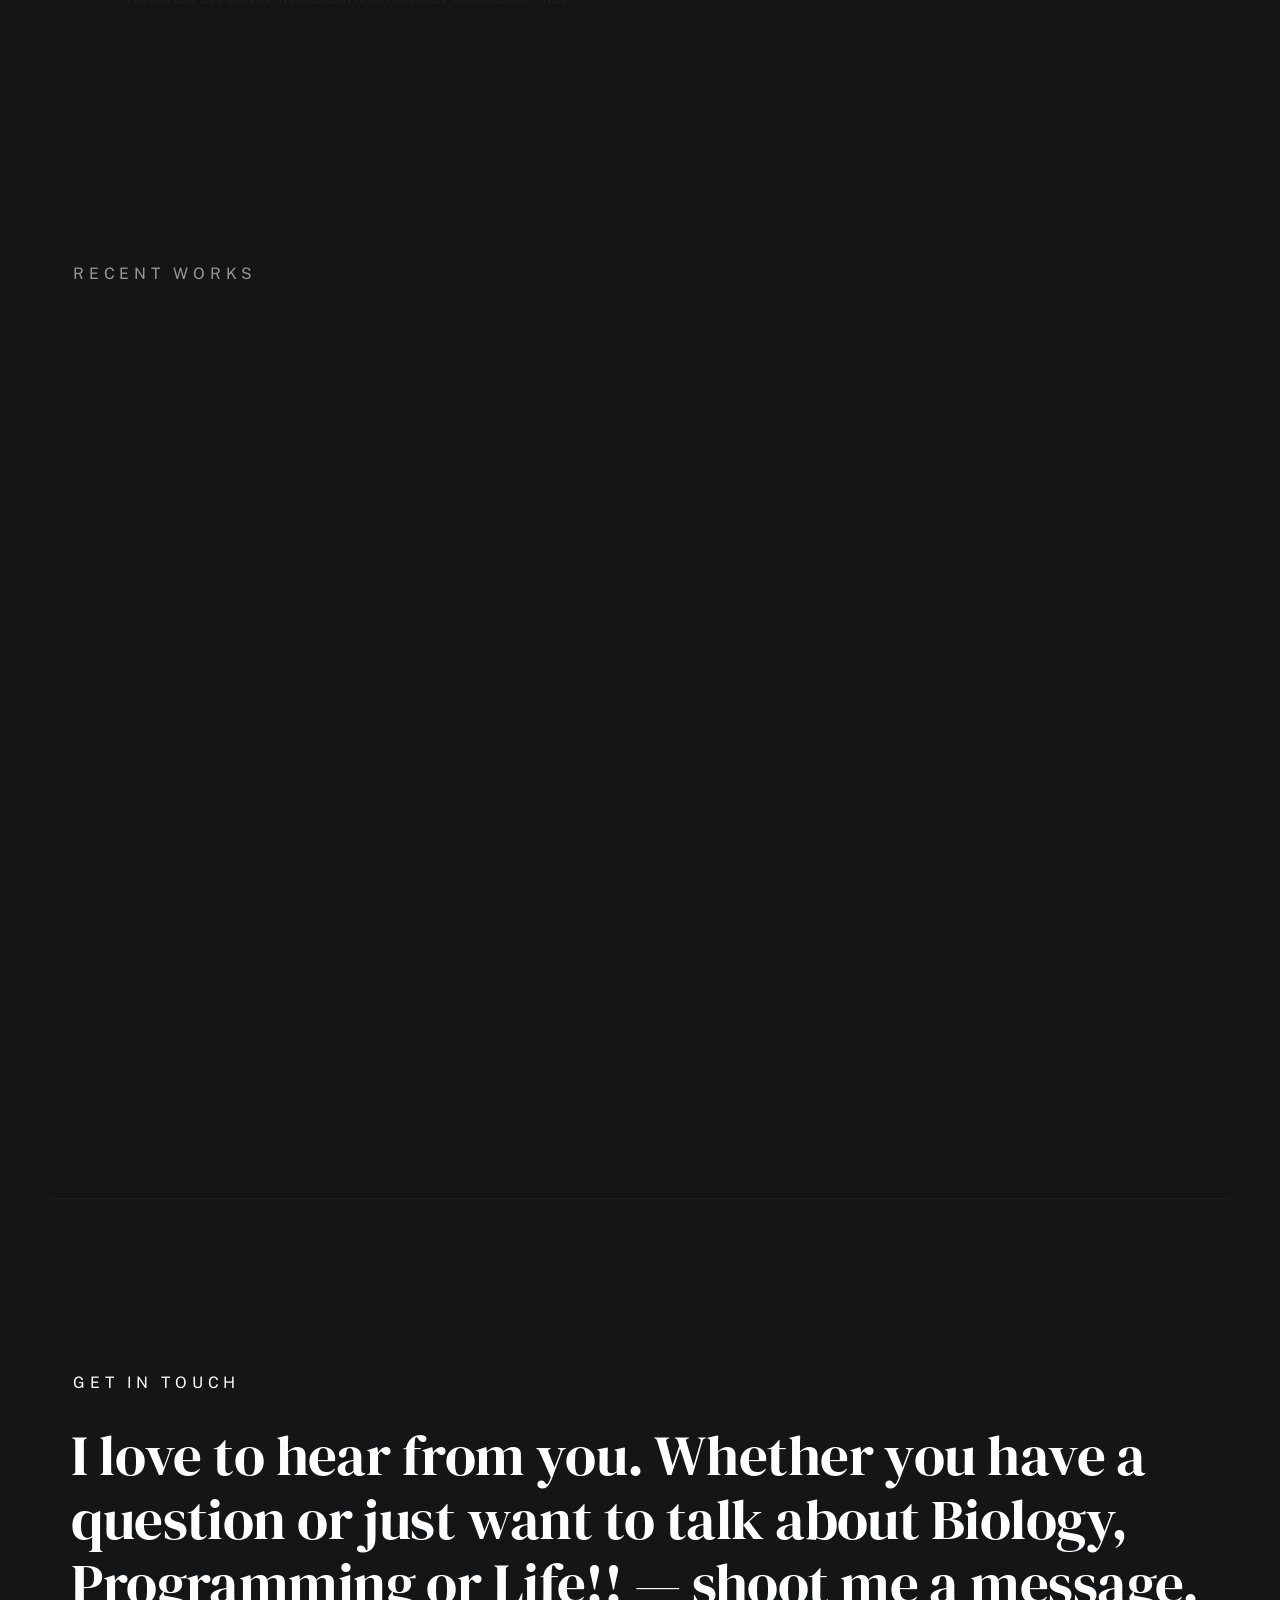
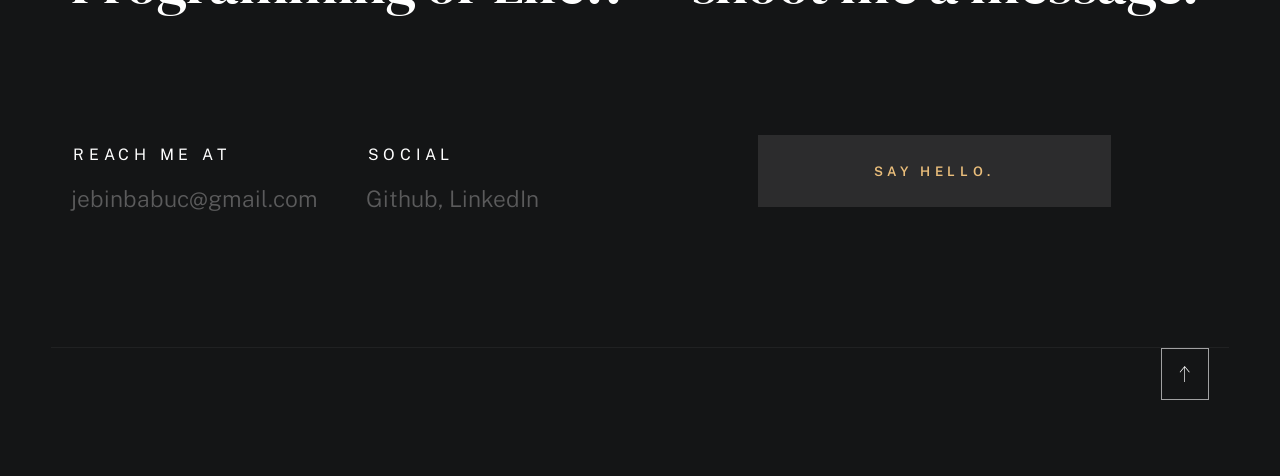
==== commit e4c93141: "edited Austin experience" ====
--- a/index.html
+++ b/index.html
@@ -177,7 +177,12 @@
                                     <p class="timeline__timeframe">August 2025 - January 2026</p>
                                 </div>
                                 <div class="timeline__desc">
-                                    <p>Lorem ipsum Occaecat do esse ex et dolor culpa nisi ex in magna consectetur nisi cupidatat laboris esse eiusmod deserunt aute do quis velit esse sed Ut proident cupidatat nulla esse cillum laborum occaecat nostrud sit dolor incididunt amet est occaecat nisi.</p>
+                                    <p>
+                                        Worked in multiple labs in computational and molecular biology projects. Analysed k-mers and its evolution in bacterial genomes with 
+                                        Dr. Ilias georgakopoulos-soares, through large scale genomic data analysis using TACC (HPC). Explored the action of microcins in 
+                                        antibacterial resistance and its mechanisms through RNA-seq and following data analysis with Dr. Andrew Ellington. Population genomics 
+                                        studies with Dr. Arbel Harpak.
+                                    </p>
                                 </div>
                             </div>
     
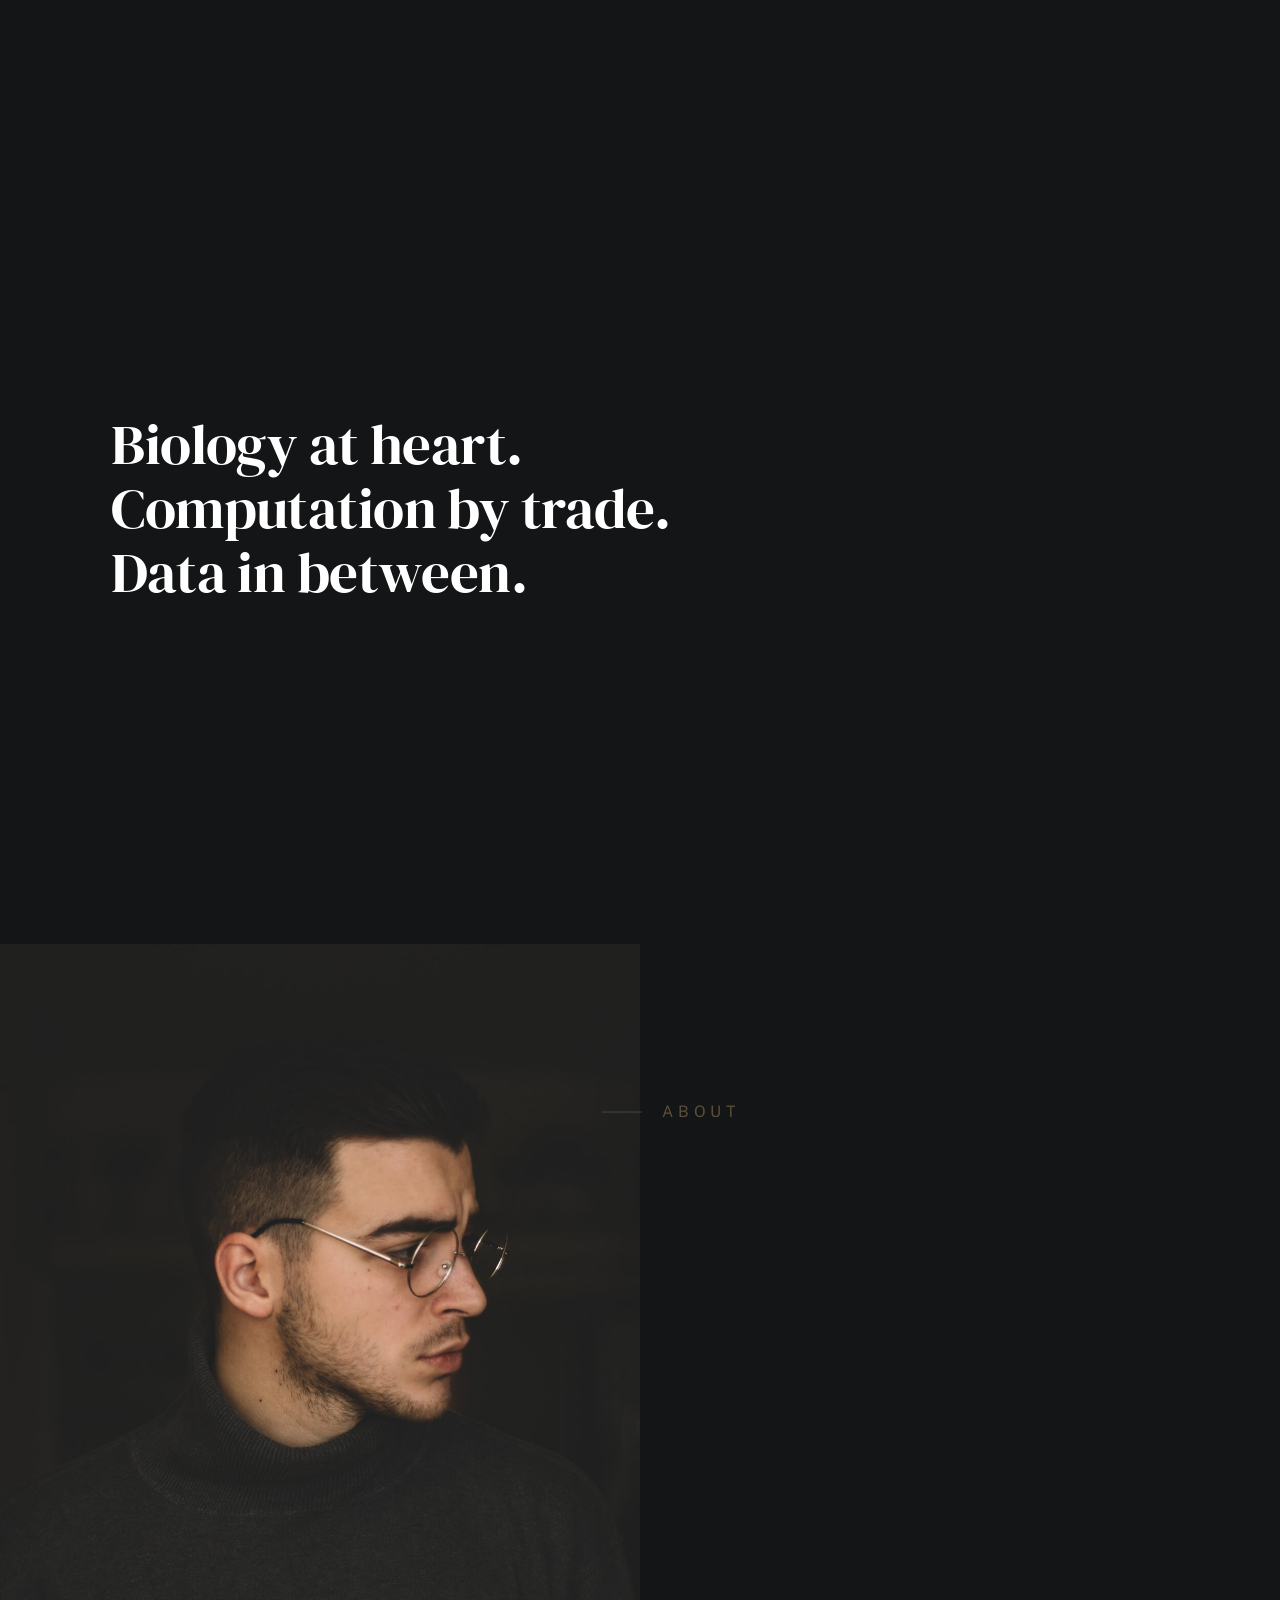
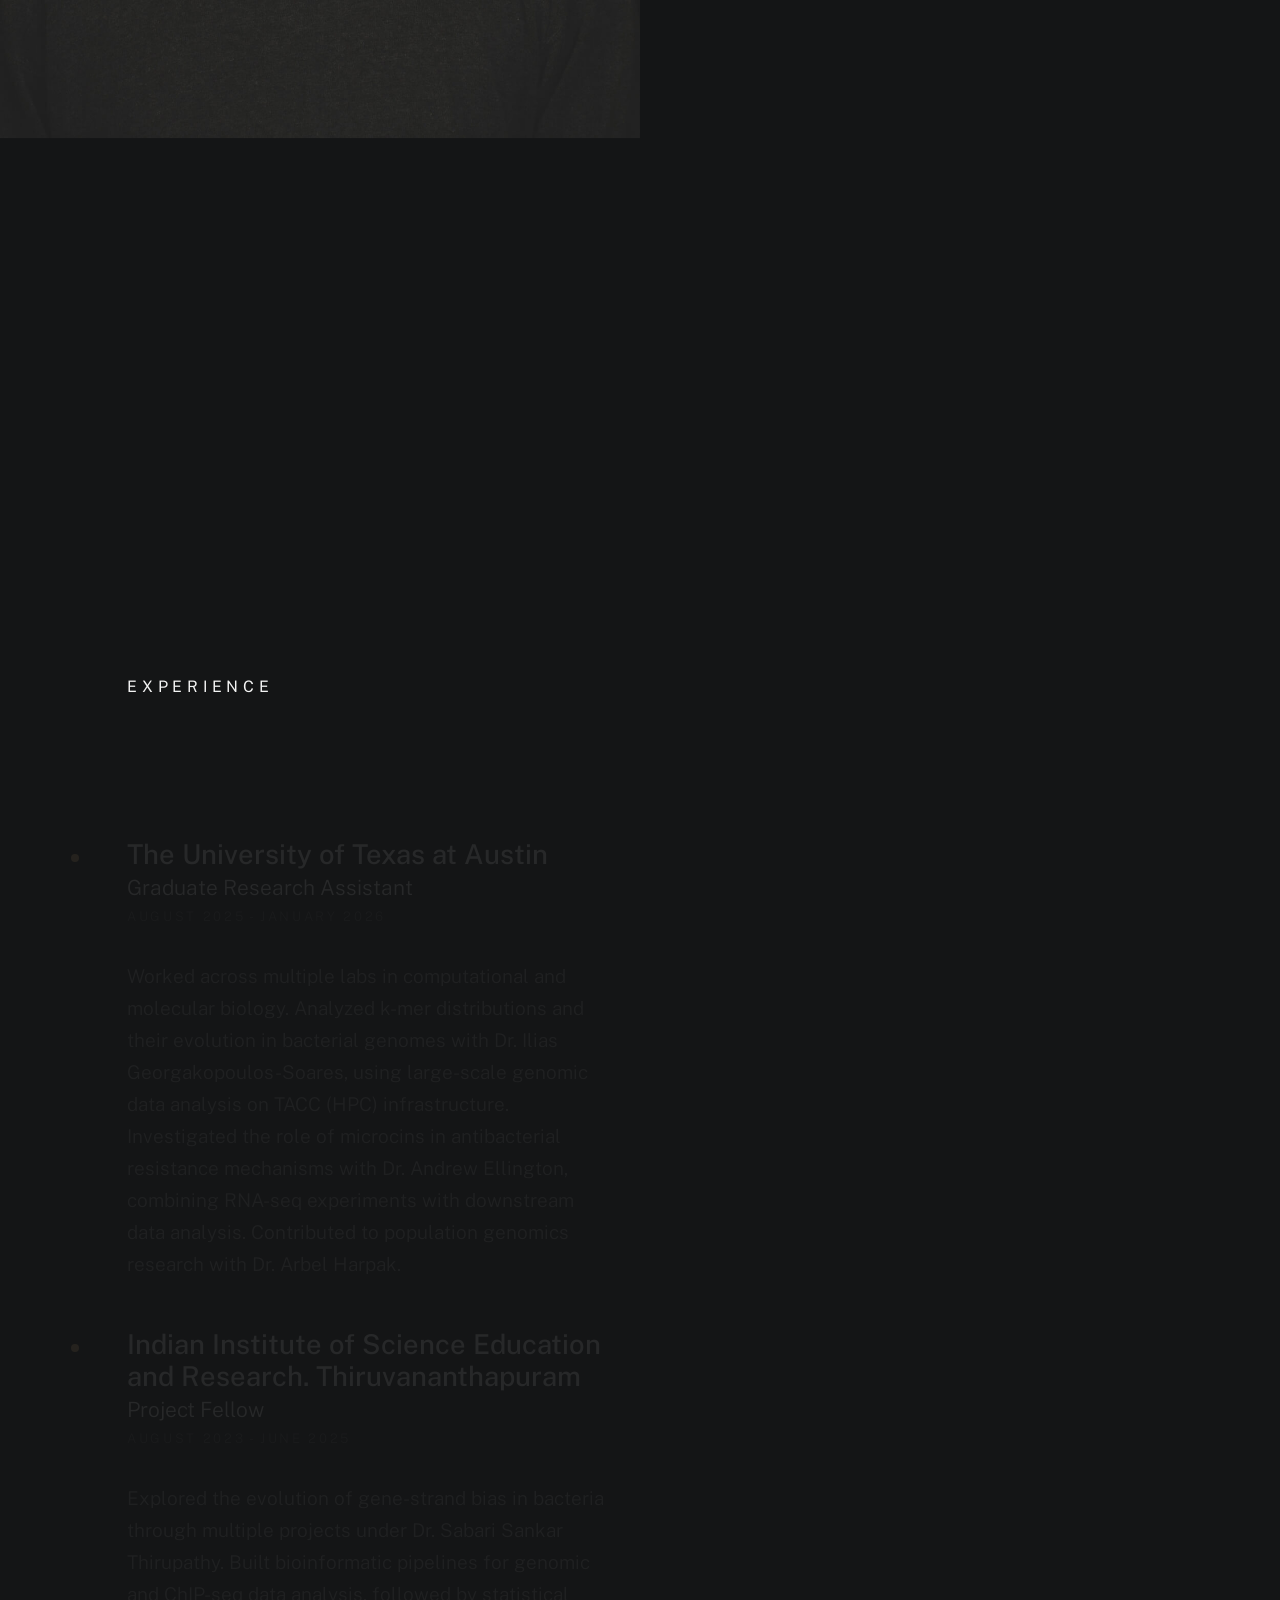
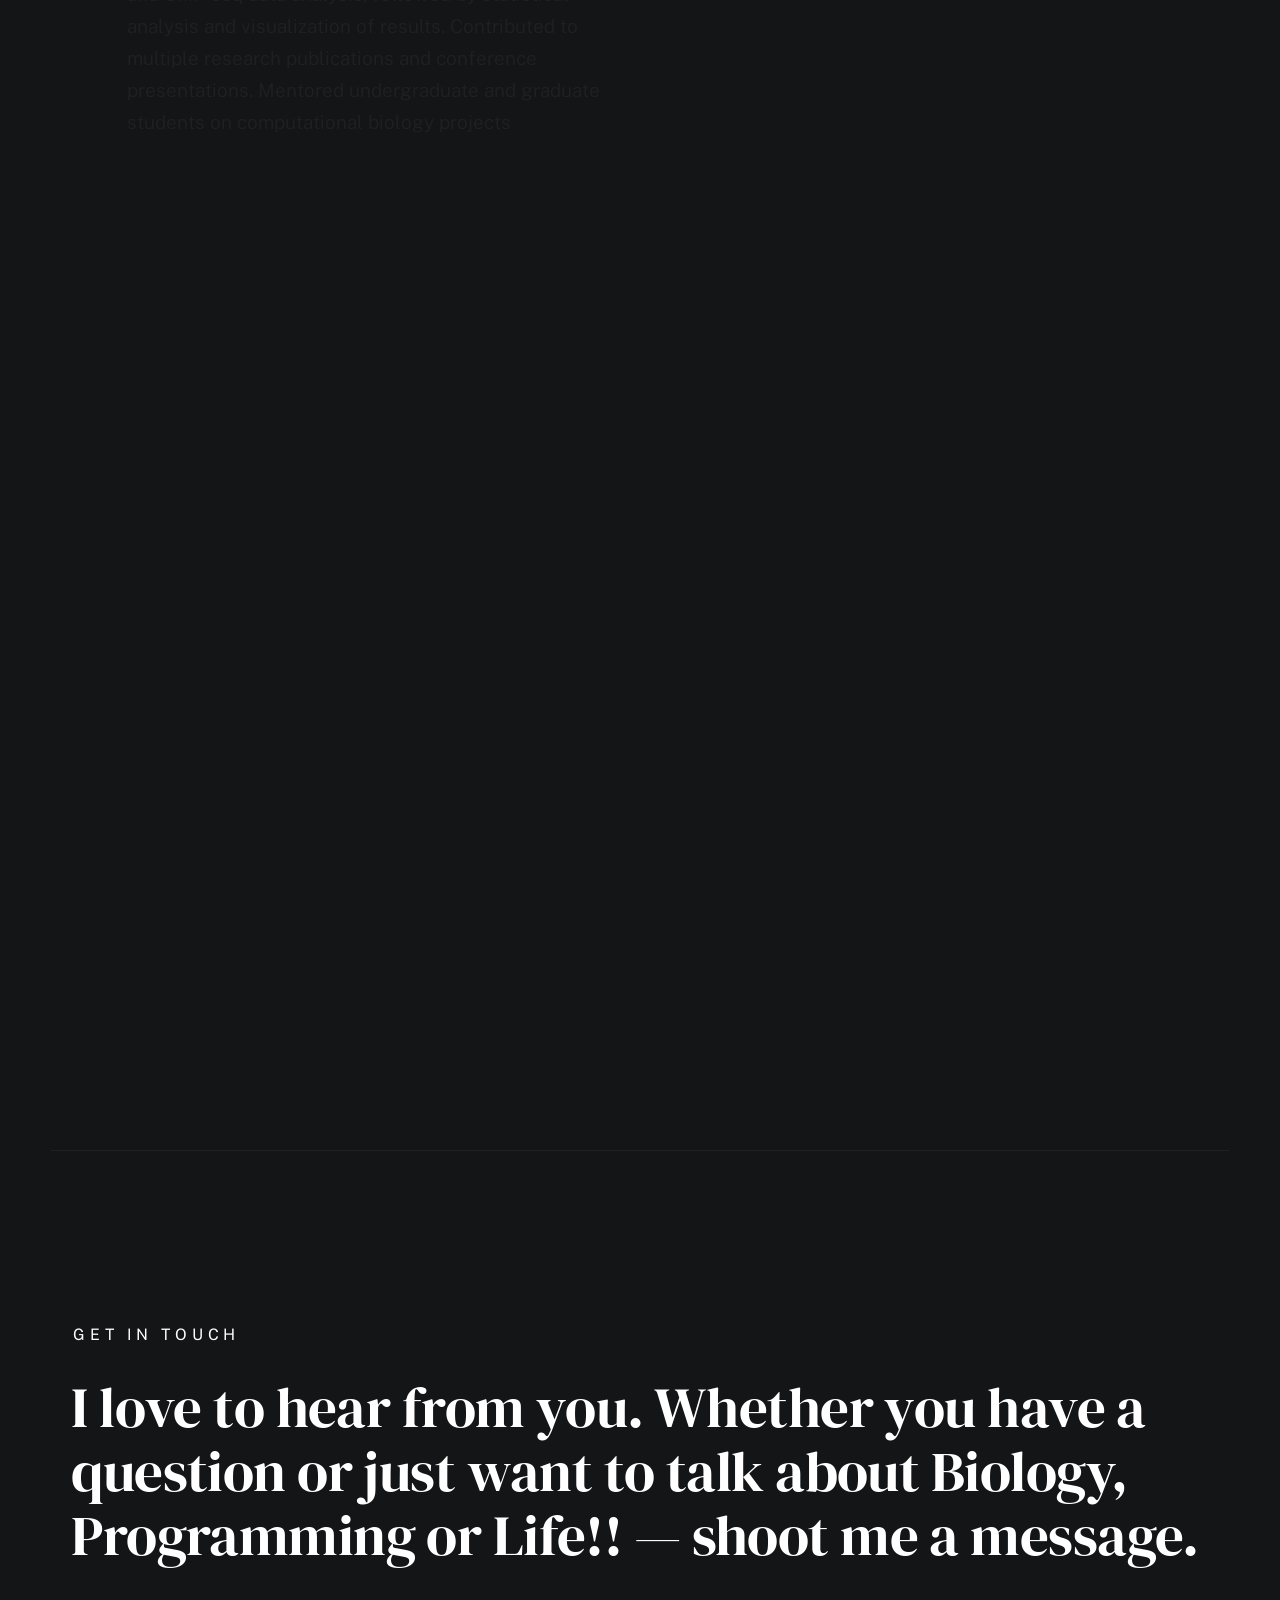
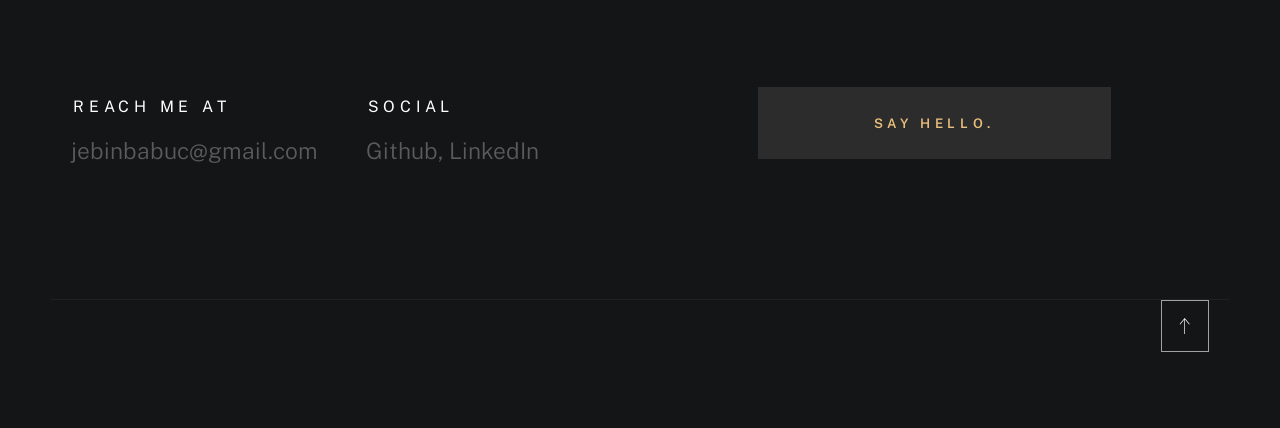
==== commit 17d0cd81: "Added content to experience and projects, minor css changes" ====
--- a/index.html
+++ b/index.html
@@ -178,10 +178,7 @@
                                 </div>
                                 <div class="timeline__desc">
                                     <p>
-                                        Worked in multiple labs in computational and molecular biology projects. Analysed k-mers and its evolution in bacterial genomes with 
-                                        Dr. Ilias georgakopoulos-soares, through large scale genomic data analysis using TACC (HPC). Explored the action of microcins in 
-                                        antibacterial resistance and its mechanisms through RNA-seq and following data analysis with Dr. Andrew Ellington. Population genomics 
-                                        studies with Dr. Arbel Harpak.
+                                        Worked across multiple labs in computational and molecular biology. Analyzed k-mer distributions and their evolution in bacterial genomes with Dr. Ilias Georgakopoulos-Soares, using large-scale genomic data analysis on TACC (HPC) infrastructure. Investigated the role of microcins in antibacterial resistance mechanisms with Dr. Andrew Ellington, combining RNA-seq experiments with downstream data analysis. Contributed to population genomics research with Dr. Arbel Harpak.
                                     </p>
                                 </div>
                             </div>
@@ -194,7 +191,9 @@
                                     <p class="timeline__timeframe">August 2023 - June 2025</p>
                                 </div>
                                 <div class="timeline__desc">
-                                    <p>Lorem ipsum Occaecat do esse ex et dolor culpa nisi ex in magna consectetur nisi cupidatat laboris esse eiusmod deserunt aute do quis velit esse sed Ut proident cupidatat nulla esse cillum laborum occaecat nostrud sit dolor incididunt amet est occaecat nisi.</p>
+                                    <p>
+                                        Explored the evolution of gene-strand bias in bacteria through multiple projects under Dr. Sabari Sankar Thirupathy. Built bioinformatic pipelines for genomic and ChIP-seq data analysis, followed by statistical analysis and visualization of results. Contributed to multiple research publications and conference presentations. Mentored undergraduate and graduate students on computational biology projects
+                                    </p>
                                 </div>
                             </div>
     
@@ -221,7 +220,7 @@
                                     <p>
                                         The program integrates two years of rigorous foundational training in theory and experiemental basic sciences. 
                                         I chose biology for my masters along chemistry as minor. I did my minor thesis under Dr. R. S Swathi, in computational
-                                        and theoretical chemistry. I did my Master's thesis in Biology/Computational biology under Dr. Sabari Sankar Thirupathy, studying bacterial genome evolution.
+                                        and theoretical chemistry. I did my Master's thesis in Biology/Computational biology under Dr. Sabari Sankar Thirupathy, studying bacterial genome evolution through computational approaches.
                                     </p>
                                 </div>
                             </div>
@@ -244,6 +243,7 @@
 
 
                 </div> <!-- end about-timelines -->
+                
 
             </section> <!-- end s-about -->
 
@@ -261,24 +261,24 @@
                             Recent Works
                         </h2>
                         <p class="h1" data-animate-el>
-                            Here are some of my favorite projects I have done lately. Feel free to check them out.
+                            Here are some of my projects. Feel free to check them out.
                         </p>
     
                         <ul class="folio-list row block-lg-one-half block-stack-on-1000">
 
                             <li class="folio-list__item column" data-animate-el>
-                                <a class="folio-list__item-link" href="#modal-01">
+                                <a class="folio-list__item-link" href="https://doi.org/10.1093/nar/gkae155">
                                     <div class="folio-list__item-pic">
-                                        <img src="images/portfolio/fuji.jpg"
-                                             srcset="images/portfolio/fuji.jpg 1x, images/portfolio/fuji@2x.jpg 2x"  alt="">
+                                        <img src="images/gsb.jpeg"
+                                             srcset="images/gsb.jpeg 1x, images/gsb.jpeg 2x"  alt="">
                                     </div>
                                     
                                     <div class="folio-list__item-text">
                                         <div class="folio-list__item-cat">
-                                            Website
+                                            Research Article
                                         </div>
                                         <div class="folio-list__item-title">
-                                            Retro Camera.
+                                            Origin, evolution, and maintenance of gene-strand bias in bacteria.
                                         </div>
                                     </div>
                                 </a>
@@ -288,18 +288,18 @@
                             </li> <!--end folio-list__item -->
 
                             <li class="folio-list__item column" data-animate-el>
-                                <a class="folio-list__item-link" href="#modal-02">
+                                <a class="folio-list__item-link" href="https://doi.org/10.1371/journal.pgen.1012282">
                                     <div class="folio-list__item-pic">
-                                        <img src="images/portfolio/lamp.jpg" 
-                                             srcset="images/portfolio/lamp.jpg 1x, images/portfolio/lamp@2x.jpg 2x" alt="">
+                                        <img src="images/gene_len.png" 
+                                             srcset="images/gene_len.png 1x, images/gene_len.png 2x" alt="">
                                     </div>
                                     
                                     <div class="folio-list__item-text">
                                         <div class="folio-list__item-cat">
-                                            Product Design
+                                            Research Article
                                         </div>
                                         <div class="folio-list__item-title">
-                                            The White Lamp.
+                                            RTC impose DNA strand-specific constraints on gene length in bacteria
                                         </div>
                                     </div>
                                 </a>
@@ -309,18 +309,18 @@
                             </li> <!--end folio-list__item -->
 
                             <li class="folio-list__item column" data-animate-el>
-                                <a class="folio-list__item-link" href="#modal-03">
+                                <a class="folio-list__item-link" href="https://github.com/JebinBabu/pango">
                                     <div class="folio-list__item-pic">
-                                        <img src="images/portfolio/rucksack.jpg" 
-                                             srcset="images/portfolio/rucksack.jpg 1x, images/portfolio/rucksack@2x.jpg 2x" alt="">
+                                        <img src="images/venn.png" 
+                                             srcset="images/venn.png 1x, images/venn.png 2x" alt="">
                                     </div>
                                     
                                     <div class="folio-list__item-text">
                                         <div class="folio-list__item-cat">
-                                            Branding
+                                            Software
                                         </div>
                                         <div class="folio-list__item-title">
-                                            Rucksuck.
+                                            Pango - a pipeline for constructing pan/core genome
                                         </div>
                                     </div>
                                 </a>
@@ -329,68 +329,6 @@
                                 </a>
                             </li> <!--end folio-list__item -->
 
-                            <li class="folio-list__item column" data-animate-el>
-                                <a class="folio-list__item-link" href="#modal-04">
-                                    <div class="folio-list__item-pic">
-                                        <img src="images/portfolio/skaterboy.jpg"
-                                             srcset="images/portfolio/skaterboy.jpg 1x, images/portfolio/skaterboy@2x.jpg 2x" alt="">
-                                    </div>
-                                    
-                                    <div class="folio-list__item-text">
-                                        <div class="folio-list__item-cat">
-                                            Website
-                                        </div>
-                                        <div class="folio-list__item-title">
-                                            Since Day One.
-                                        </div>
-                                    </div>
-                                </a>
-                                <a class="folio-list__proj-link" href="#" title="project link">
-                                    <svg width="15" height="15" viewBox="0 0 15 15" fill="none" xmlns="http://www.w3.org/2000/svg"><path d="M8.14645 3.14645C8.34171 2.95118 8.65829 2.95118 8.85355 3.14645L12.8536 7.14645C13.0488 7.34171 13.0488 7.65829 12.8536 7.85355L8.85355 11.8536C8.65829 12.0488 8.34171 12.0488 8.14645 11.8536C7.95118 11.6583 7.95118 11.3417 8.14645 11.1464L11.2929 8H2.5C2.22386 8 2 7.77614 2 7.5C2 7.22386 2.22386 7 2.5 7H11.2929L8.14645 3.85355C7.95118 3.65829 7.95118 3.34171 8.14645 3.14645Z" fill="currentColor" fill-rule="evenodd" clip-rule="evenodd"></path></svg>
-                                </a>
-                            </li> <!--end folio-list__item -->
-
-                            <li class="folio-list__item column" data-animate-el>
-                                <a class="folio-list__item-link" href="#modal-05">
-                                    <div class="folio-list__item-pic">
-                                        <img src="images/portfolio/sanddunes.jpg" 
-                                             srcset="images/portfolio/sanddunes.jpg 1x, images/portfolio/sanddunes@2x.jpg 2x" alt="">
-                                    </div>
-                                    
-                                    <div class="folio-list__item-text">
-                                        <div class="folio-list__item-cat">
-                                            Illustration
-                                        </div>
-                                        <div class="folio-list__item-title">
-                                            Sand Dunes.
-                                        </div>
-                                    </div>
-                                </a>
-                                <a class="folio-list__proj-link" href="#" title="project link">
-                                    <svg width="15" height="15" viewBox="0 0 15 15" fill="none" xmlns="http://www.w3.org/2000/svg"><path d="M8.14645 3.14645C8.34171 2.95118 8.65829 2.95118 8.85355 3.14645L12.8536 7.14645C13.0488 7.34171 13.0488 7.65829 12.8536 7.85355L8.85355 11.8536C8.65829 12.0488 8.34171 12.0488 8.14645 11.8536C7.95118 11.6583 7.95118 11.3417 8.14645 11.1464L11.2929 8H2.5C2.22386 8 2 7.77614 2 7.5C2 7.22386 2.22386 7 2.5 7H11.2929L8.14645 3.85355C7.95118 3.65829 7.95118 3.34171 8.14645 3.14645Z" fill="currentColor" fill-rule="evenodd" clip-rule="evenodd"></path></svg>
-                                </a>
-                            </li> <!--end folio-list__item -->
-
-                            <li class="folio-list__item column" data-animate-el>
-                                <a class="folio-list__item-link" href="#modal-06">
-                                    <div class="folio-list__item-pic">
-                                        <img src="images/portfolio/minimalismo.jpg" 
-                                             srcset="images/portfolio/minimalismo.jpg 1x, images/portfolio/minimalismo@2x.jpg 2x" alt="">
-                                    </div>
-                                    
-                                    <div class="folio-list__item-text">
-                                        <div class="folio-list__item-cat">
-                                            Branding
-                                        </div>
-                                        <div class="folio-list__item-title">
-                                            Minimalismo.
-                                        </div>
-                                    </div>
-                                </a>
-                                <a class="folio-list__proj-link" href="#" title="project link">
-                                    <svg width="15" height="15" viewBox="0 0 15 15" fill="none" xmlns="http://www.w3.org/2000/svg"><path d="M8.14645 3.14645C8.34171 2.95118 8.65829 2.95118 8.85355 3.14645L12.8536 7.14645C13.0488 7.34171 13.0488 7.65829 12.8536 7.85355L8.85355 11.8536C8.65829 12.0488 8.34171 12.0488 8.14645 11.8536C7.95118 11.6583 7.95118 11.3417 8.14645 11.1464L11.2929 8H2.5C2.22386 8 2 7.77614 2 7.5C2 7.22386 2.22386 7 2.5 7H11.2929L8.14645 3.85355C7.95118 3.65829 7.95118 3.34171 8.14645 3.14645Z" fill="currentColor" fill-rule="evenodd" clip-rule="evenodd"></path></svg>
-                                </a>
-                            </li> <!--end folio-list__item -->
 
                         </ul> <!-- end folio-list -->
 
@@ -398,14 +336,16 @@
 
 
                     <!-- Modal Templates Popup
-                    -------------------------------------------- -->
+                    -------------------------------------------- 
                     <div id="modal-01" hidden>
                         <div class="modal-popup">
                             <img src="images/portfolio/gallery/g-fuji.jpg" alt="">
                 
                             <div class="modal-popup__desc">
                                 <h5>Retro Camera</h5>
-                                <p>Odio soluta enim quos sit asperiores rerum rerum repudiandae cum. Vel voluptatem alias qui assumenda iure et expedita voluptatem. Ratione officiis quae.</p>
+                                <p>Lorem ipsum Occaecat do esse ex et dolor culpa nisi ex in magna consectetur nisi cupidatat laboris esse eiusmod deserunt aute do quis velit esse sed Ut proident cupidatat nulla esse cillum laborum occaecat nostrud sit dolor incididunt amet est occaecat nisi.
+                                    Lorem ipsum Occaecat do esse ex et dolor culpa nisi ex in magna consectetur nisi cupidatat laboris esse eiusmod deserunt aute do quis velit esse sed Ut proident cupidatat nulla esse cillum laborum occaecat nostrud sit dolor incididunt amet est occaecat nisi.</p>
+Lorem ipsum Occaecat do esse ex et dolor culpa nisi ex in magna consectetur nisi cupidatat laboris esse eiusmod deserunt aute do quis velit esse sed Ut proident cupidatat nulla esse cillum laborum occaecat nostrud sit dolor incididunt amet est occaecat nisi.</p>                                
                                 <ul class="modal-popup__cat">
                                     <li>Branding</li>
                                     <li>Product Design</li>
@@ -414,7 +354,7 @@
                 
                             <a href="https://www.behance.net/" class="modal-popup__details">Project link</a>
                         </div>
-                    </div> <!-- end modal -->
+                    </div> end modal
 
                     <div id="modal-02" hidden>
                         <div class="modal-popup">
@@ -430,7 +370,7 @@
                 
                             <a href="https://www.behance.net/" class="modal-popup__details">Project link</a>
                         </div>
-                    </div> <!-- end modal -->
+                    </div> 
 
                     <div id="modal-03" hidden>
                         <div class="modal-popup">
@@ -446,7 +386,7 @@
                 
                             <a href="https://www.behance.net/" class="modal-popup__details">Project link</a>
                         </div>
-                    </div> <!-- end modal -->
+                    </div>
 
                     <div id="modal-04" hidden>
                         <div class="modal-popup">
@@ -462,7 +402,7 @@
                 
                             <a href="https://www.behance.net/" class="modal-popup__details">Project link</a>
                         </div>
-                    </div> <!-- end modal -->
+                    </div> 
 
                     <div id="modal-05" hidden>
                         <div class="modal-popup">
@@ -479,7 +419,7 @@
                 
                             <a href="https://www.behance.net/" class="modal-popup__details">Project link</a>
                         </div>
-                    </div> <!-- end modal -->
+                    </div> 
 
                     <div id="modal-06" hidden>
                         <div class="modal-popup">
@@ -496,9 +436,9 @@
                 
                             <a href="https://www.behance.net/" class="modal-popup__details">Project link</a>
                         </div>
-                    </div> <!-- end modal -->
-
-                </div> <!-- end works-portfolio -->
+                    </div> 
+
+                </div>-->
 
 
                 <!-- <div class="row testimonials">
--- a/css/styles.css
+++ b/css/styles.css
@@ -3624,7 +3624,7 @@
     outline : 0;
 }
 
-.folio-list__item-link:focus .folio-list__item-pic::before,
+/* .folio-list__item-link:focus .folio-list__item-pic::before,
 .folio-list__item-link:hover .folio-list__item-pic::before {
     opacity    : 1;
     visibility : visible;
@@ -3635,7 +3635,7 @@
     opacity    : 1;
     visibility : visible;
     transform  : scale(1);
-}
+} */
 
 .folio-list__item-link:focus .folio-list__item-text::before,
 .folio-list__item-link:hover .folio-list__item-text::before {
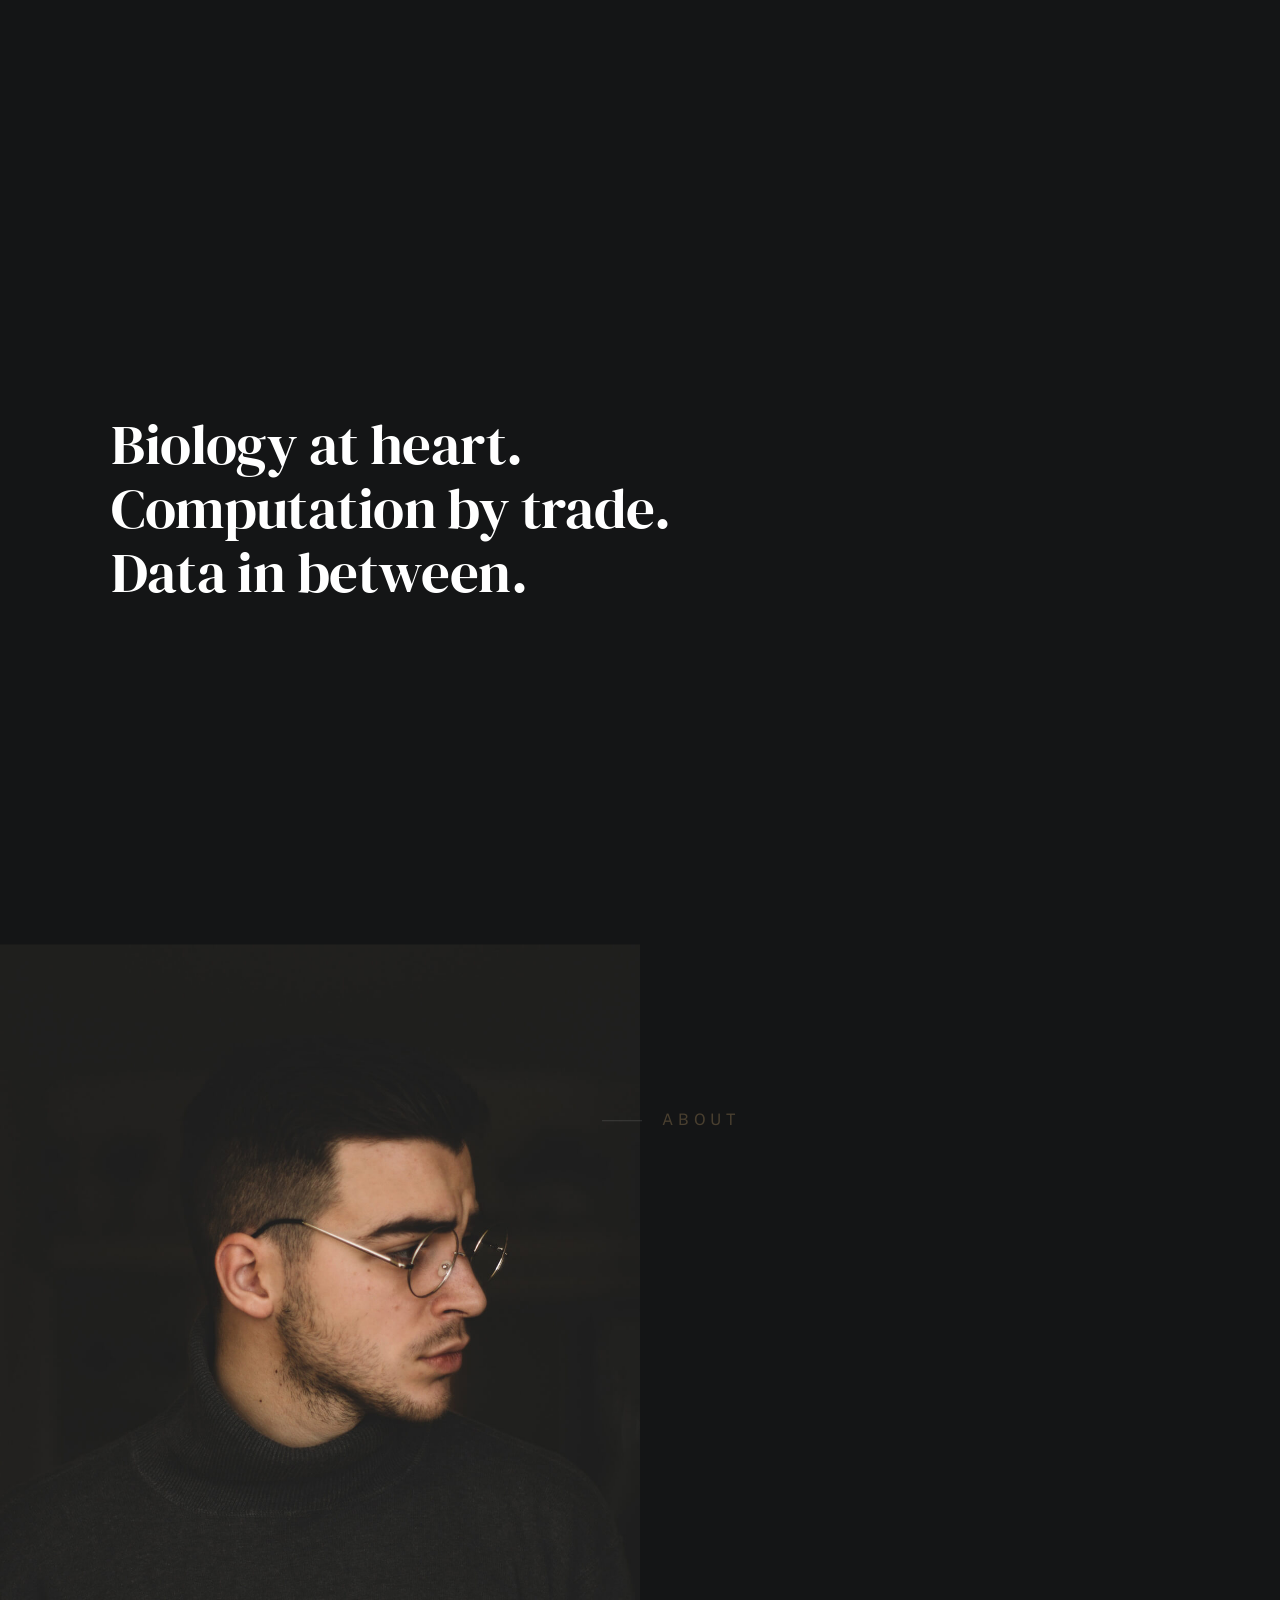
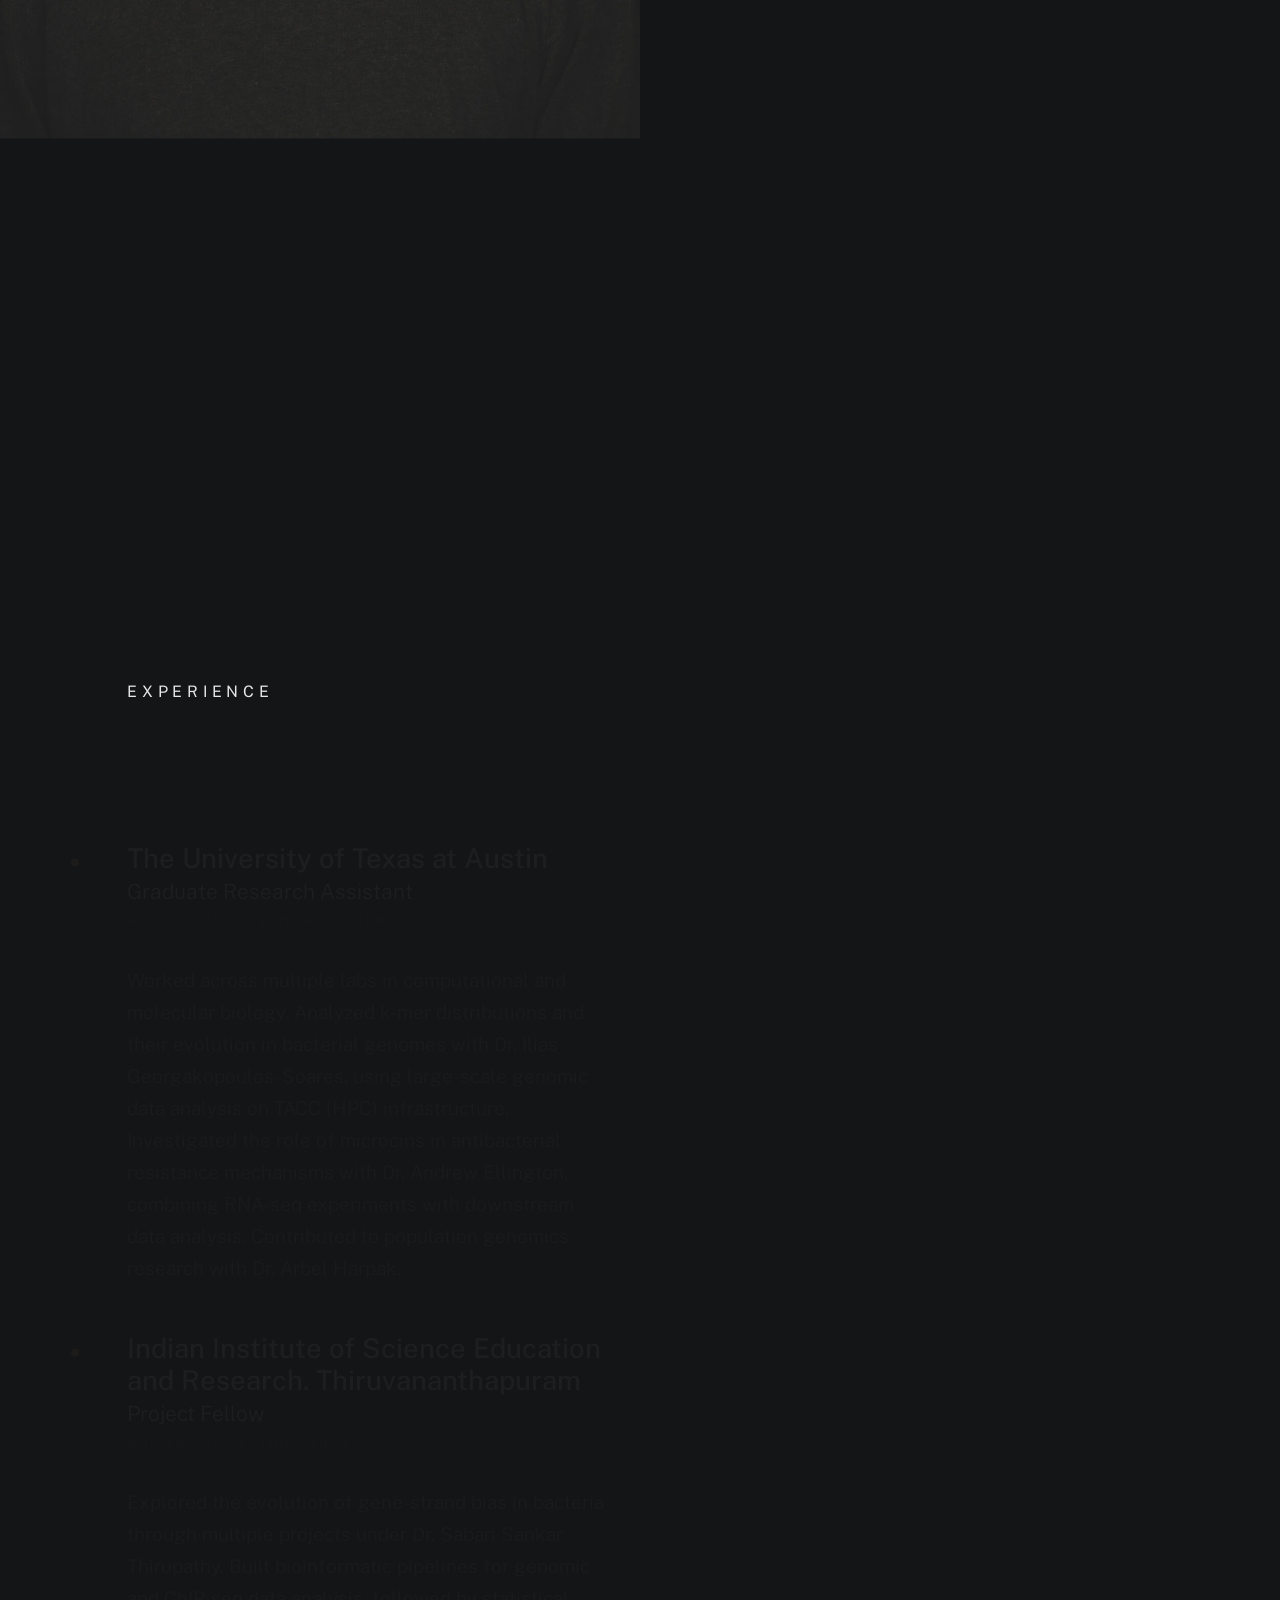
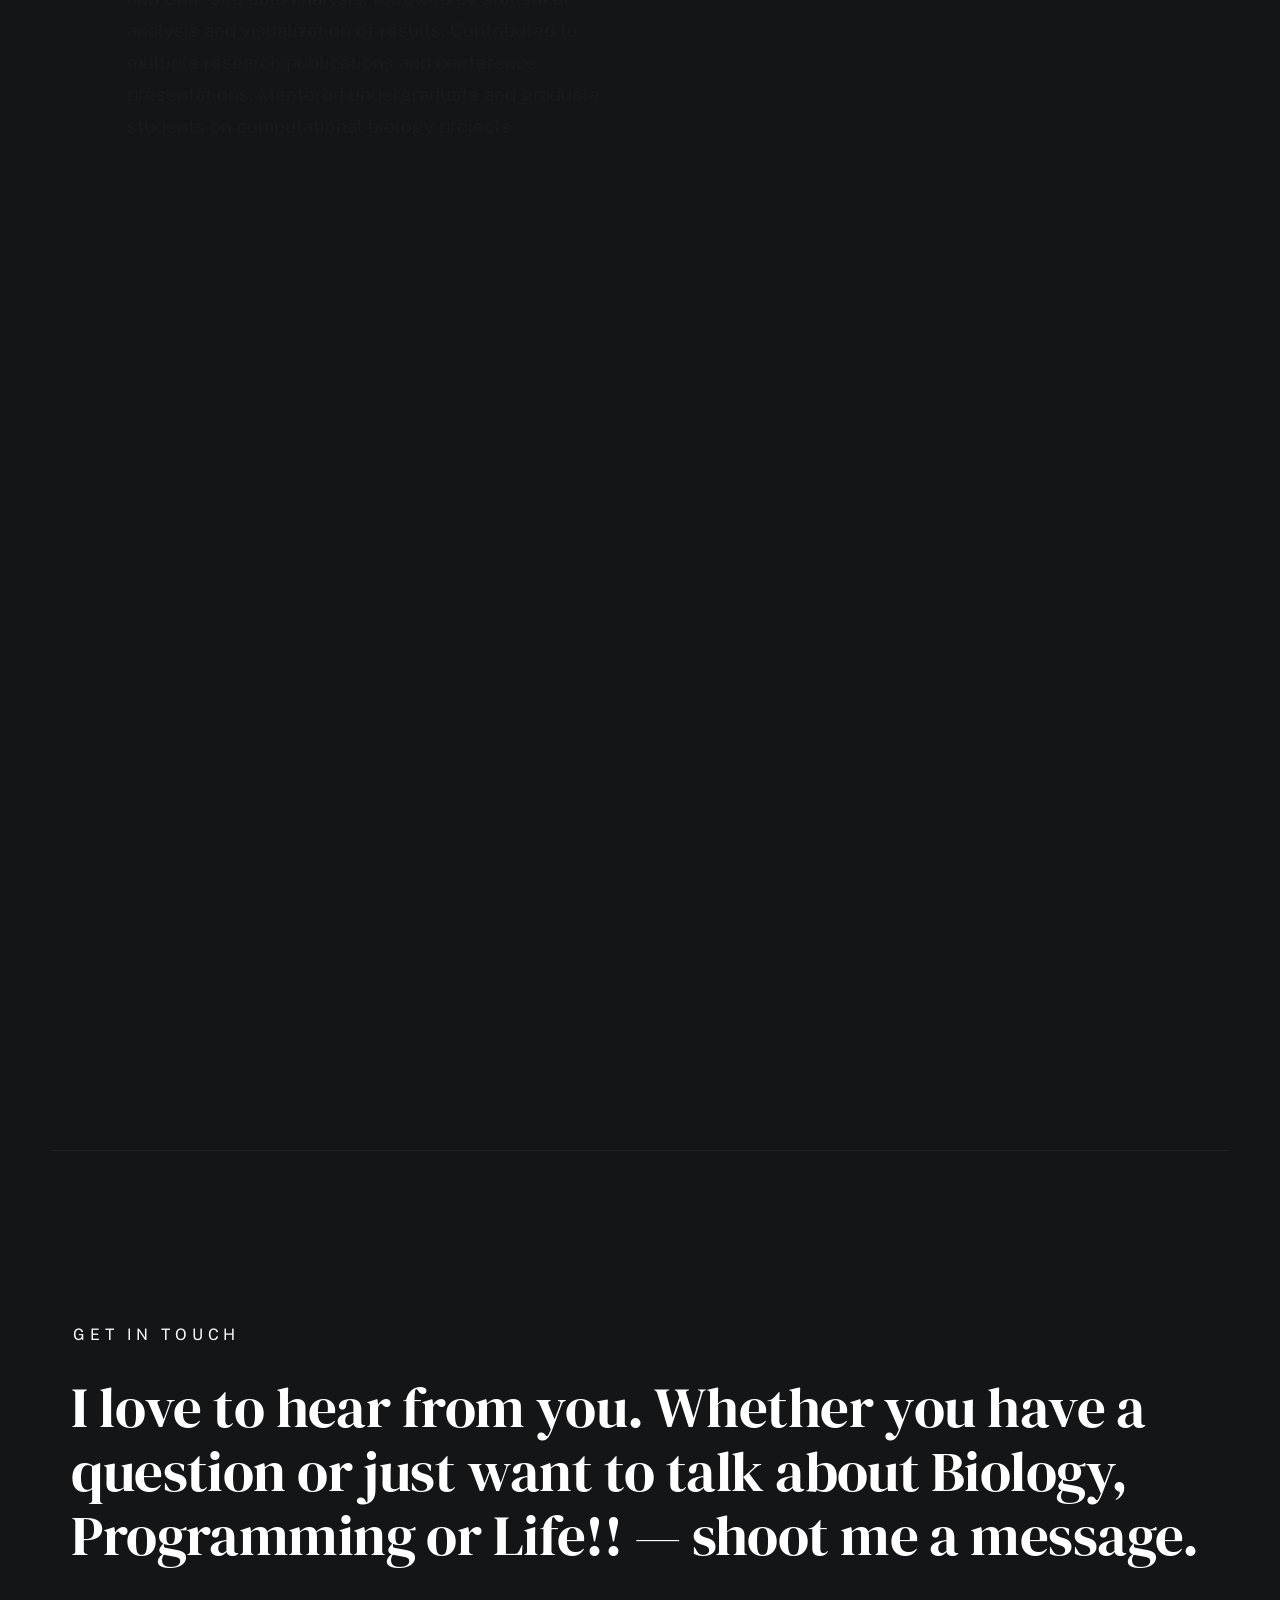
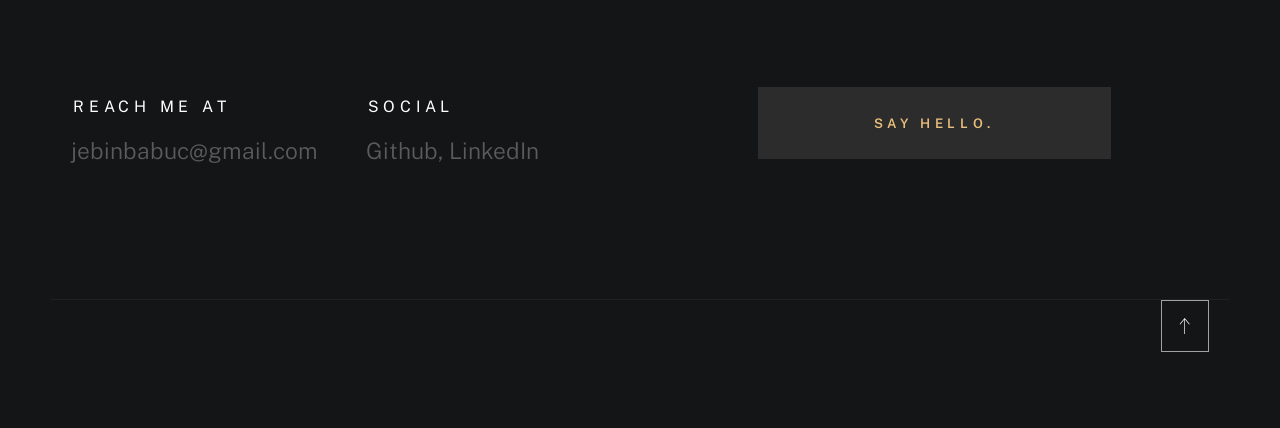
==== commit 5a45ddba: "added links to socials" ====
--- a/index.html
+++ b/index.html
@@ -97,9 +97,9 @@
                     </div>
 
                     <ul class="intro-social">
-                        <li><a href="#0">ORCID</a></li>
-                        <li><a href="#0">LinkedIn</a></li>
-                        <li><a href="#0">Instagram</a></li>
+                        <li><a href="https://orcid.org/0000-0003-1866-7041">ORCID</a></li>
+                        <li><a href="https://www.linkedin.com/in/jebin-babu-668257217/">LinkedIn</a></li>
+                        <li><a href="https://github.com/JebinBabu">Github</a></li>
                     </ul>
 
                 </div> <!-- end intro content -->
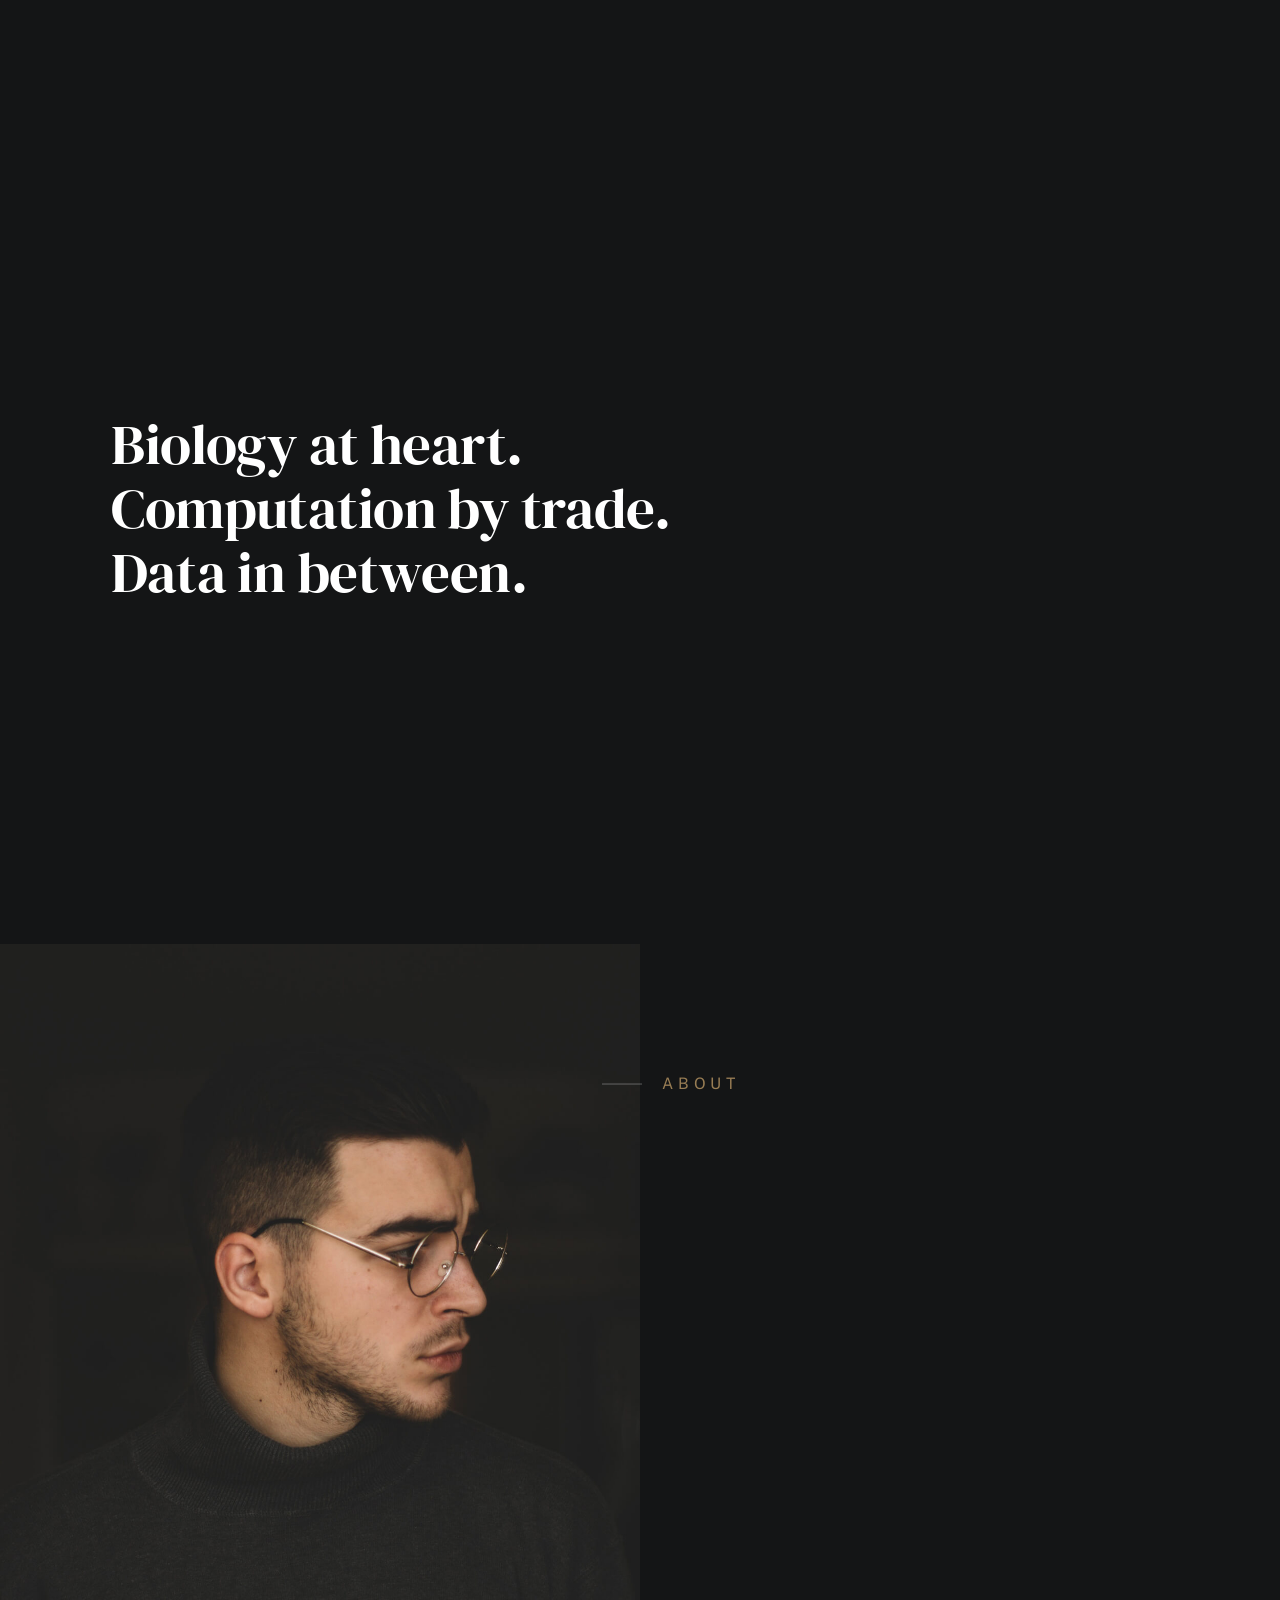
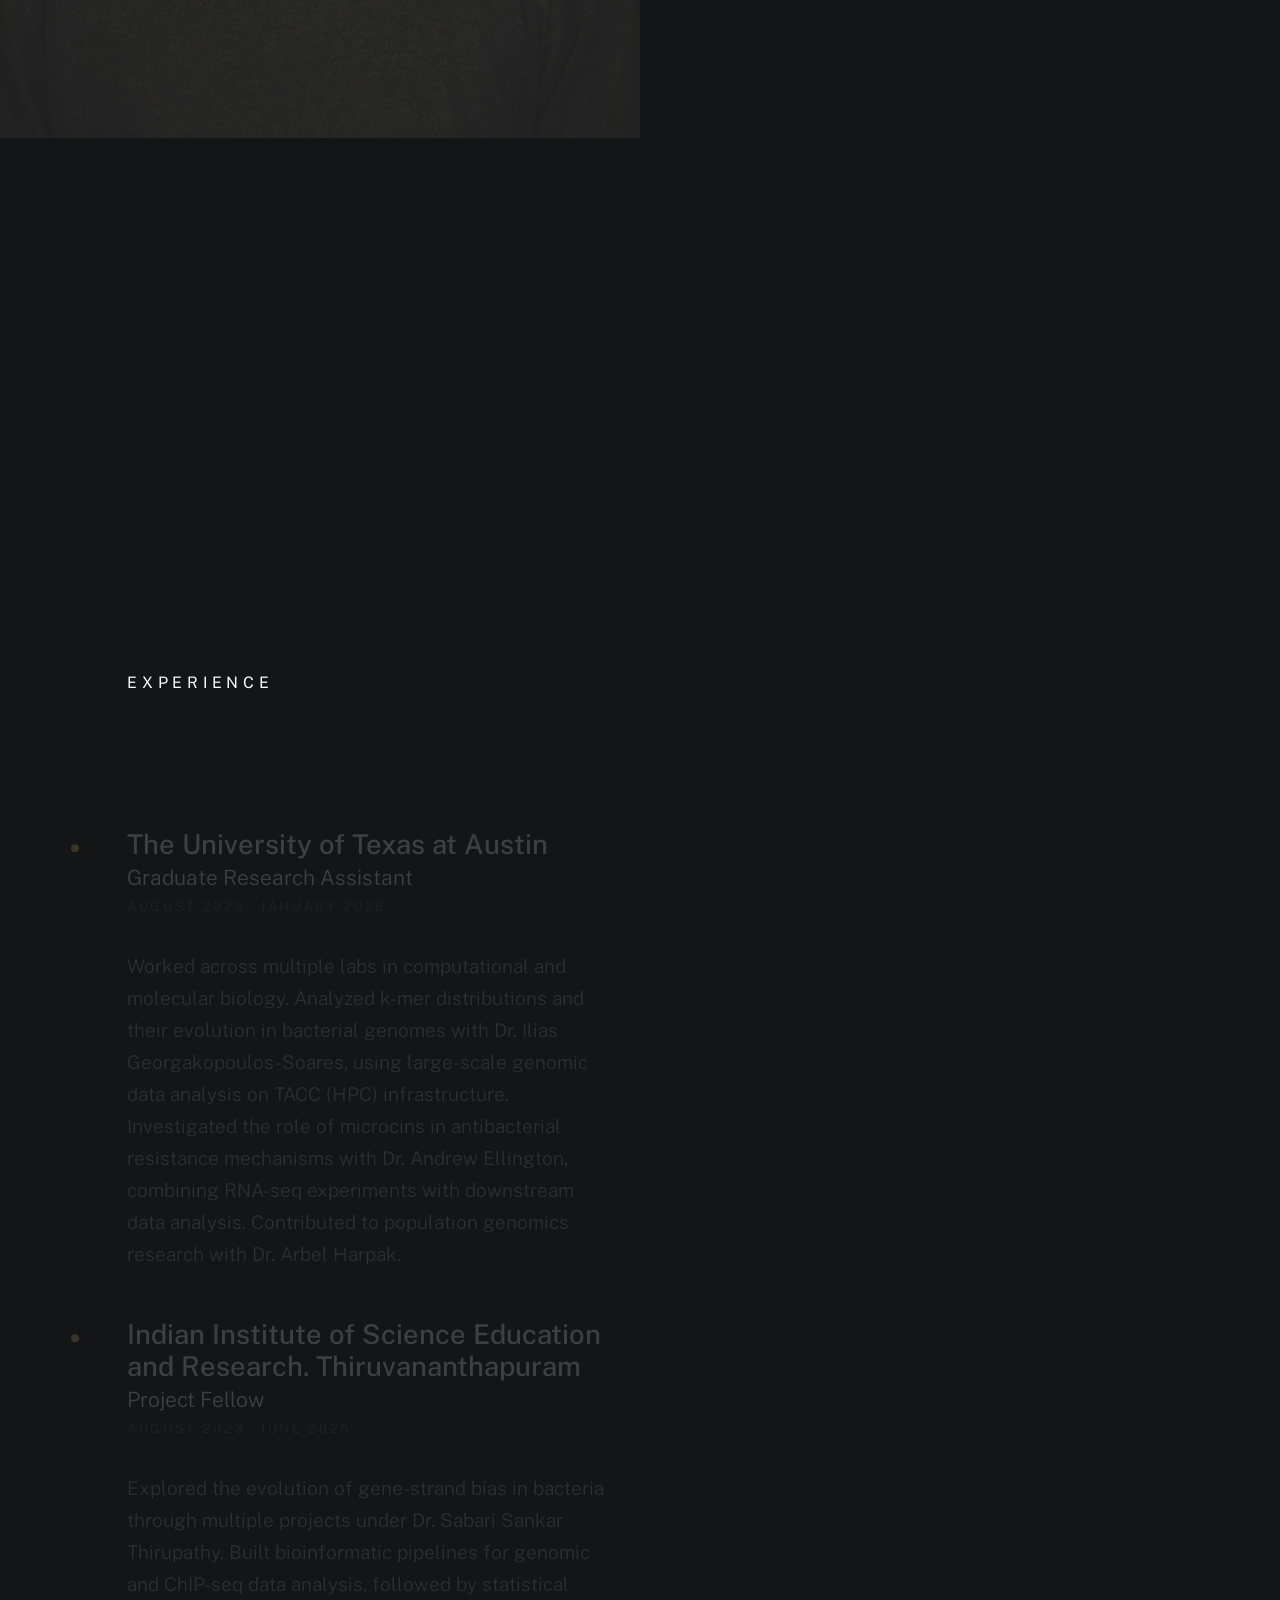
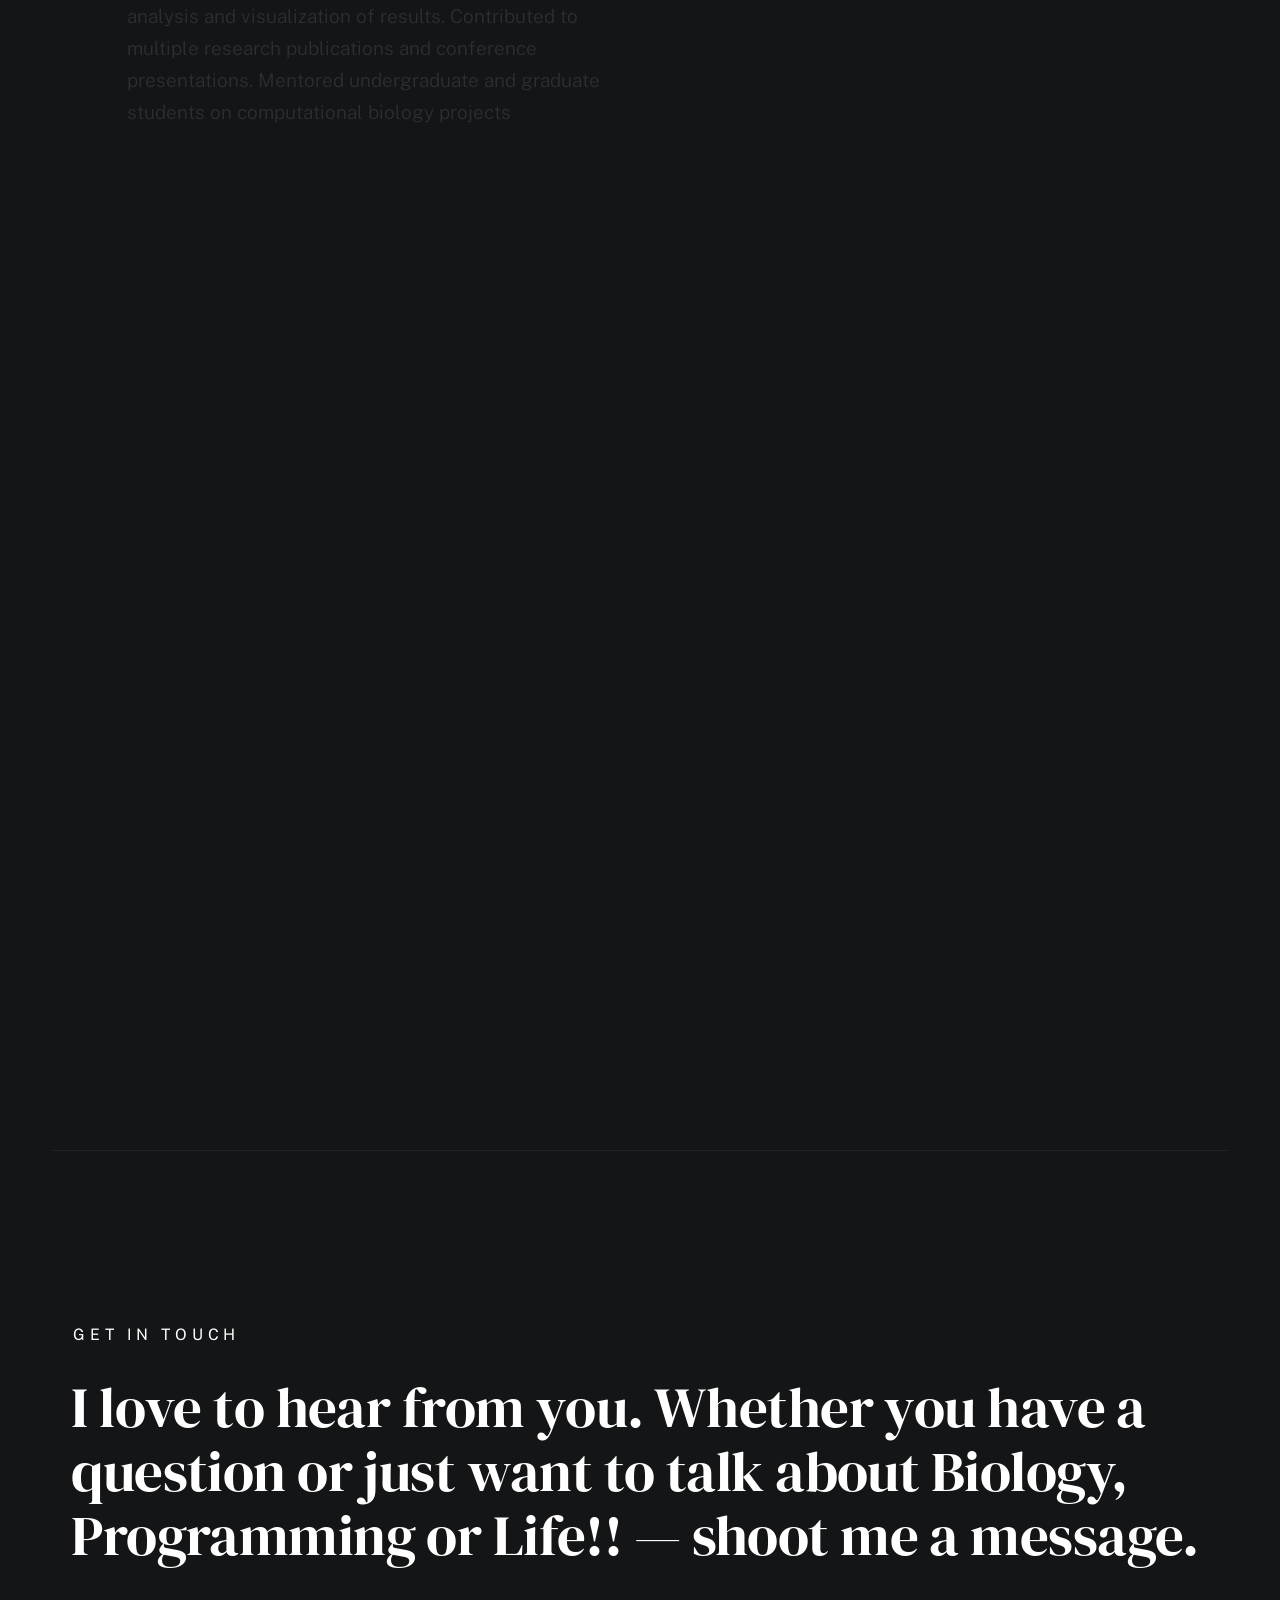
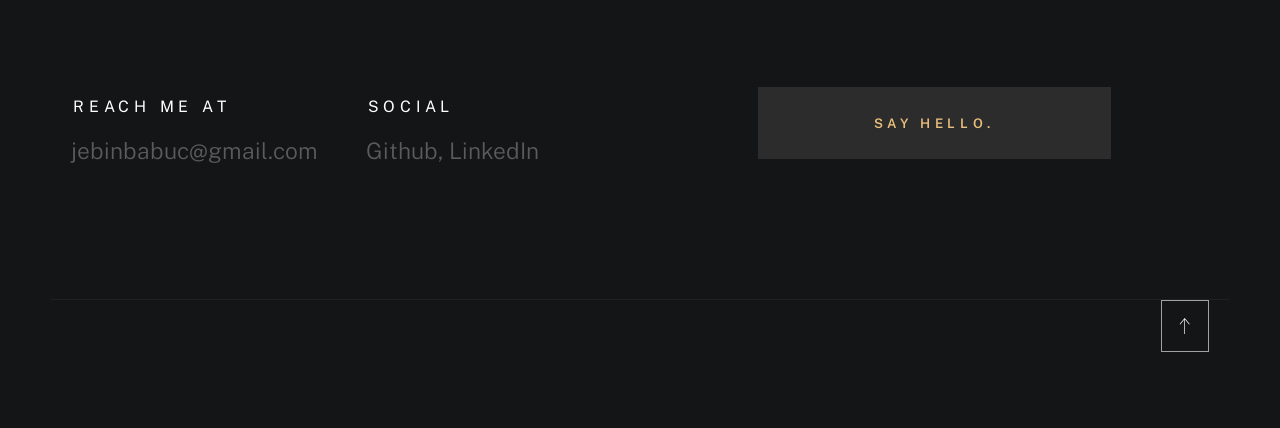
==== commit 17a901c7: "blog initial commit" ====
--- a/index.html
+++ b/index.html
@@ -63,7 +63,7 @@
             <div class="row wide main-nav-wrap">
                 <nav class="column lg-12 main-nav">
                     <ul>
-                        <li><a href="index.html" class="home-link">Jebin.</a></li>
+                        <li><a href="blog/index.html" class="home-link">Blog</a></li>
                         <li class="current"><a href="#intro" class="smoothscroll">Intro</a></li>
                         <li><a href="#about" class="smoothscroll">About</a></li>
                         <li><a href="#works" class="smoothscroll">Works</a></li>
